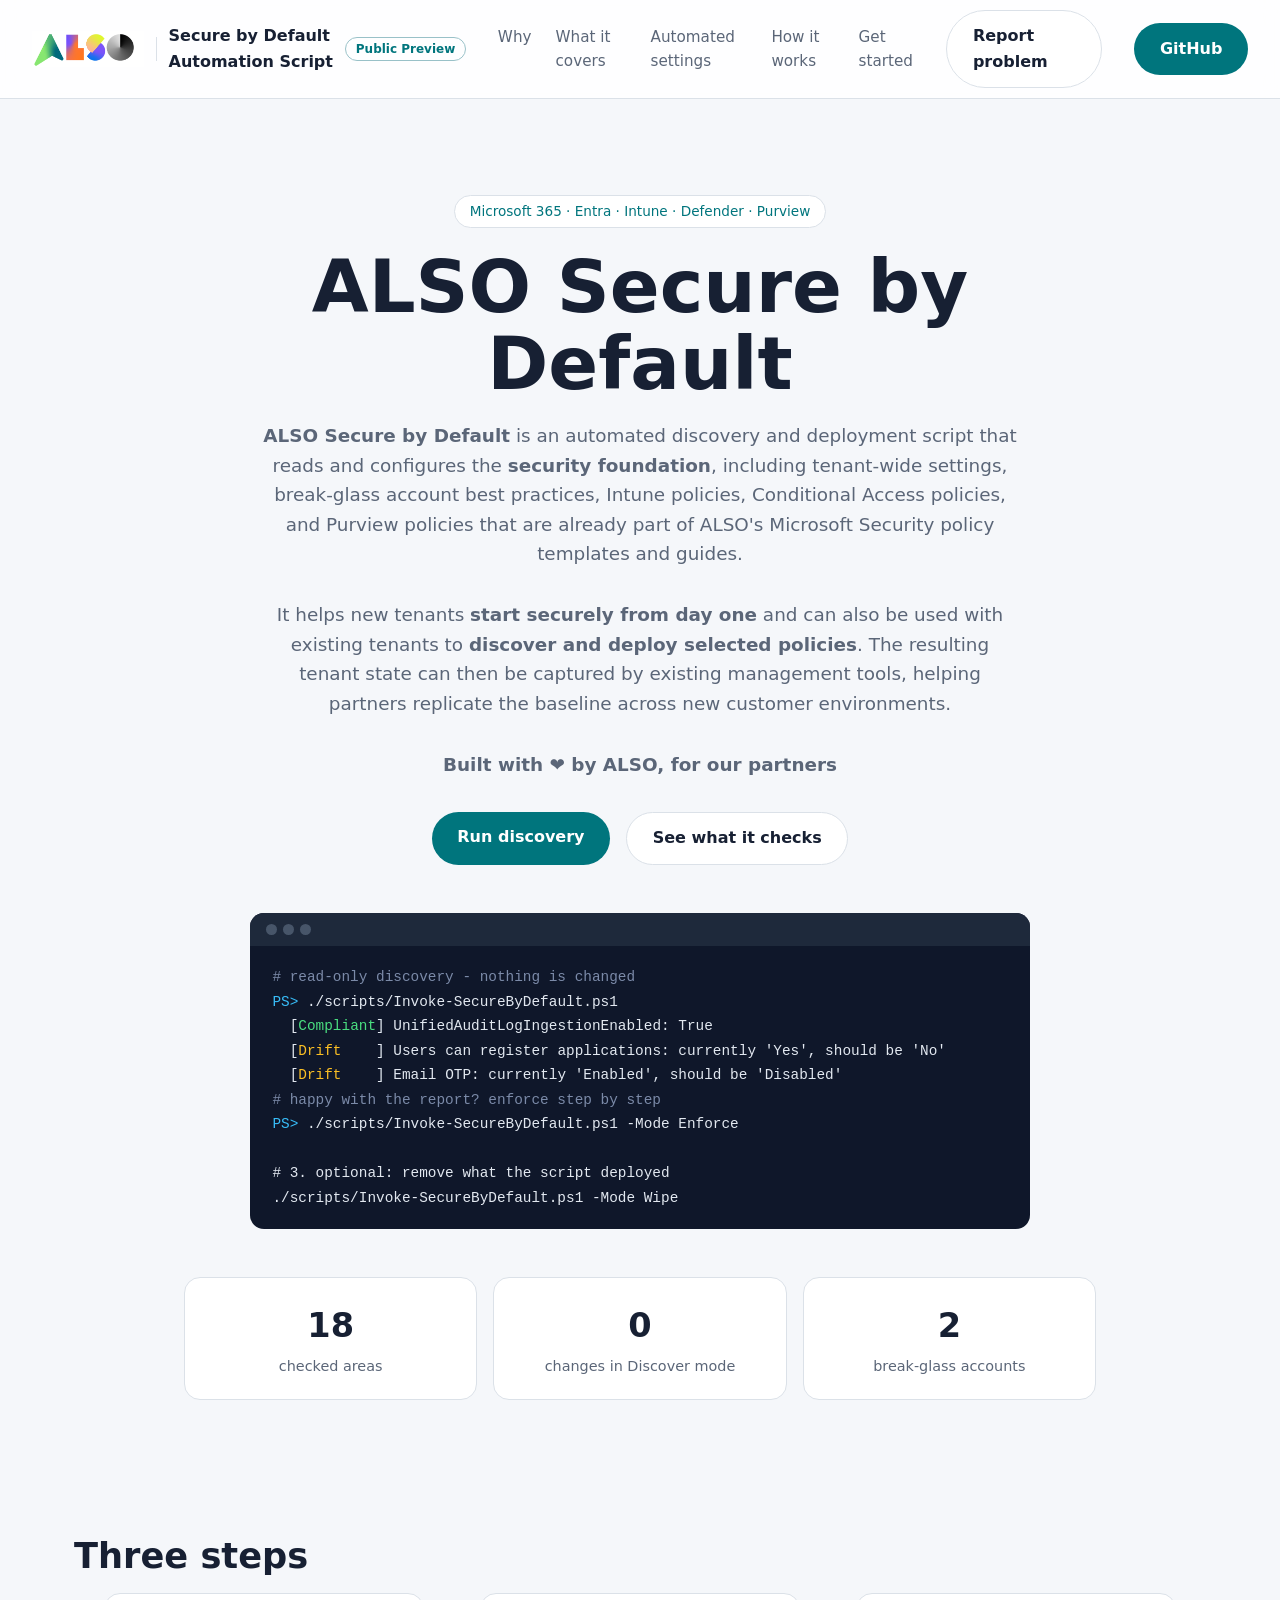
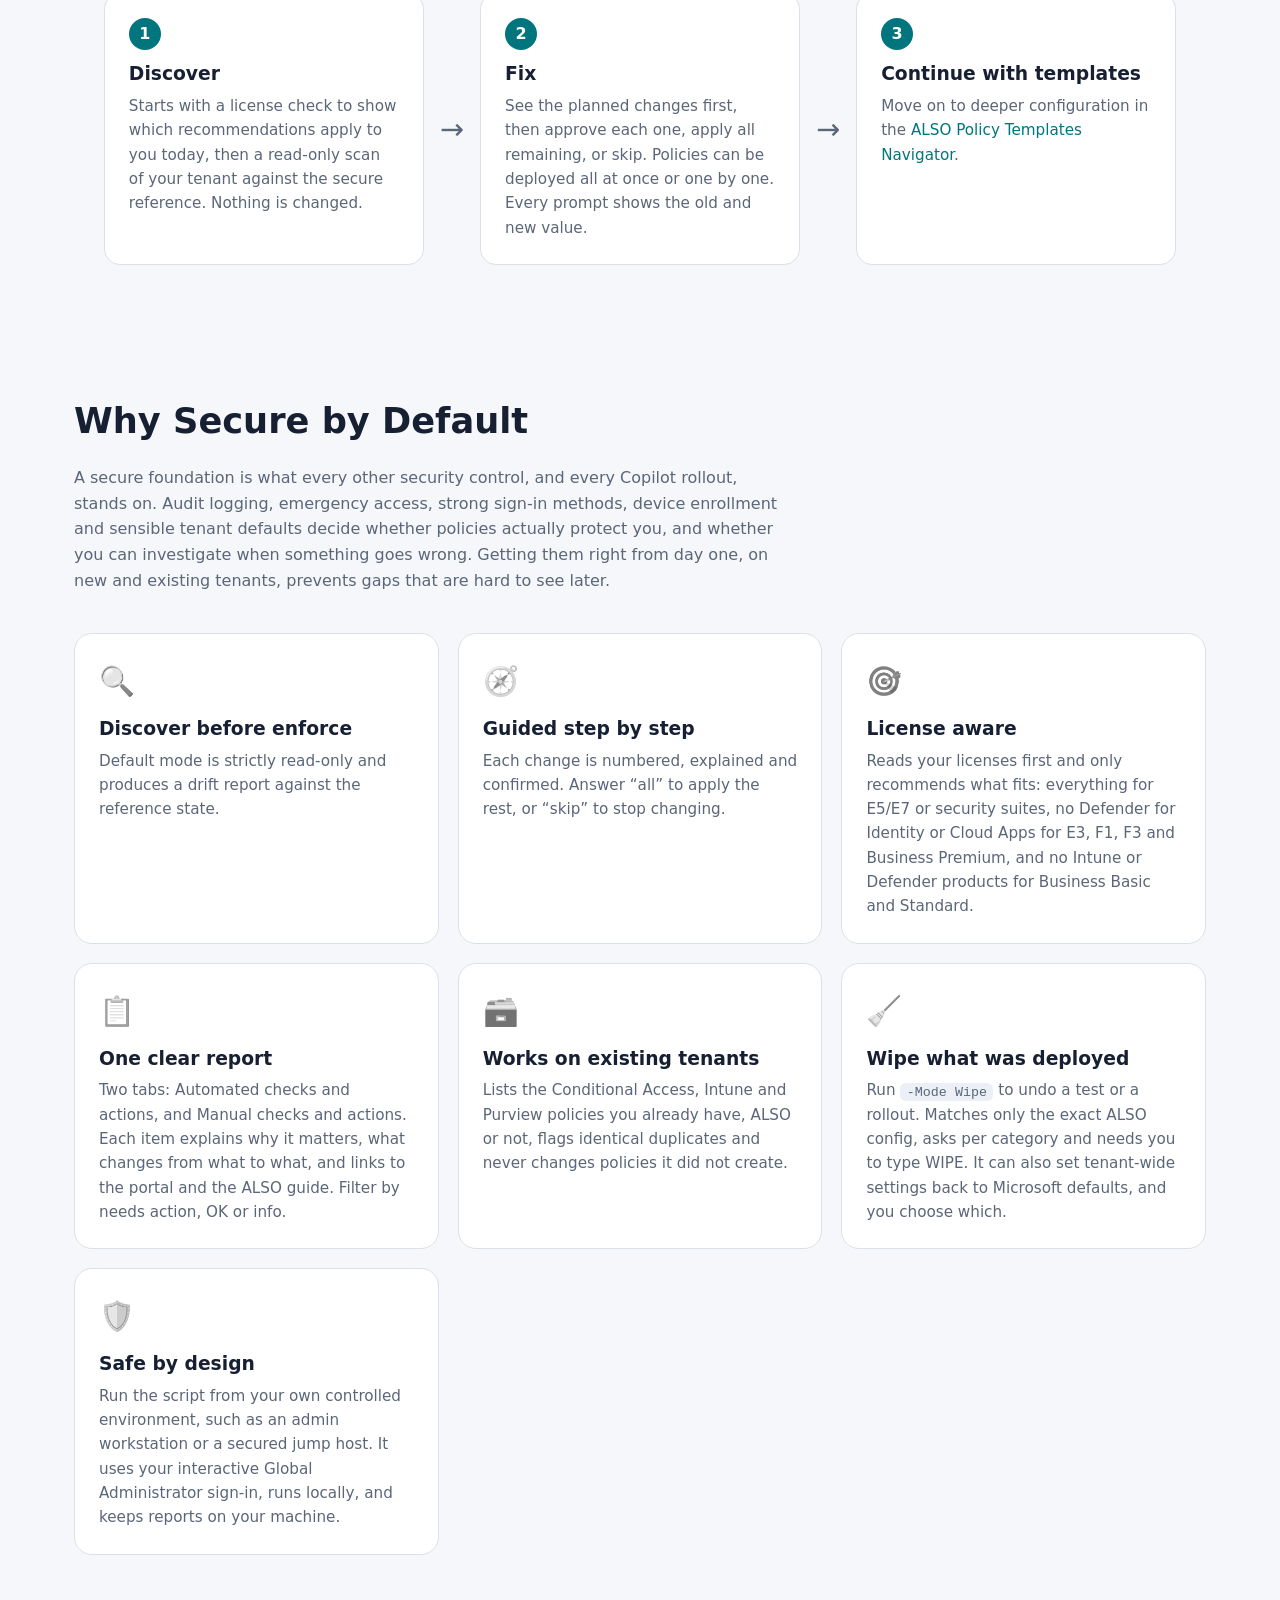
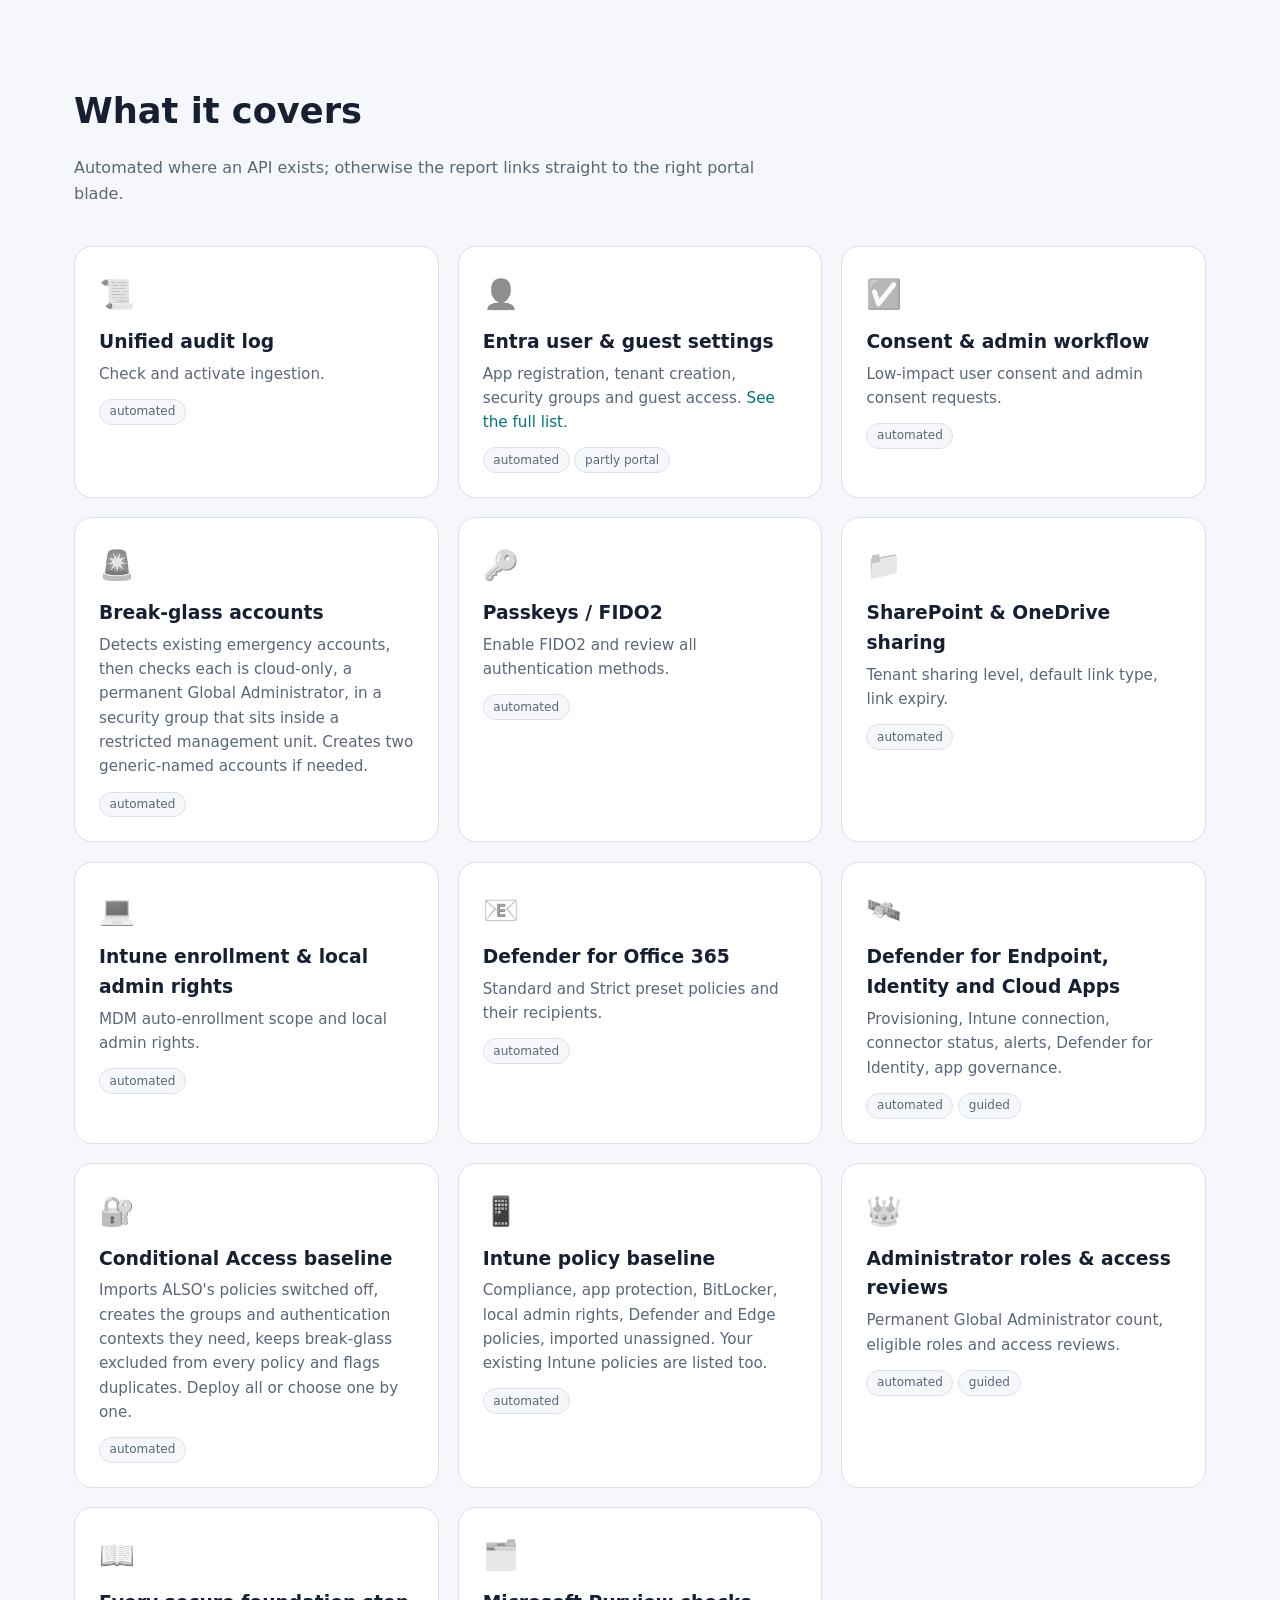
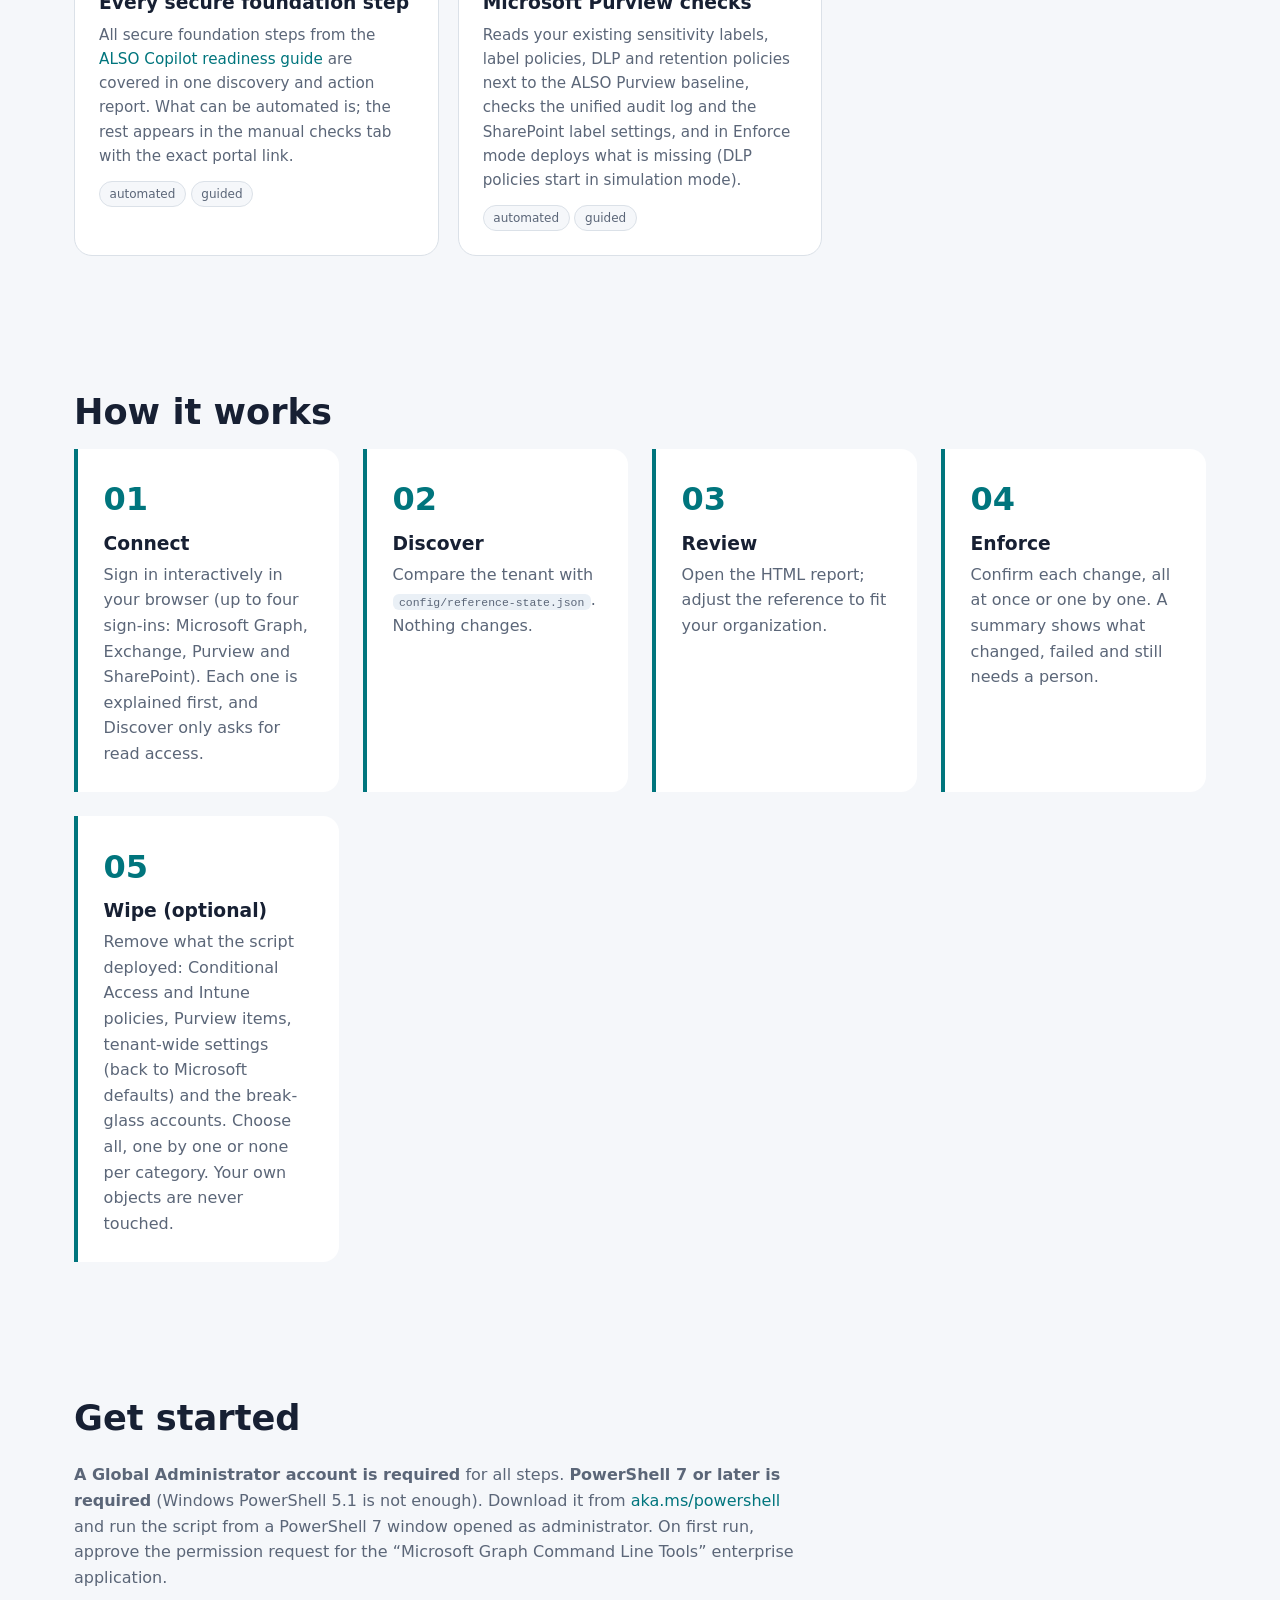
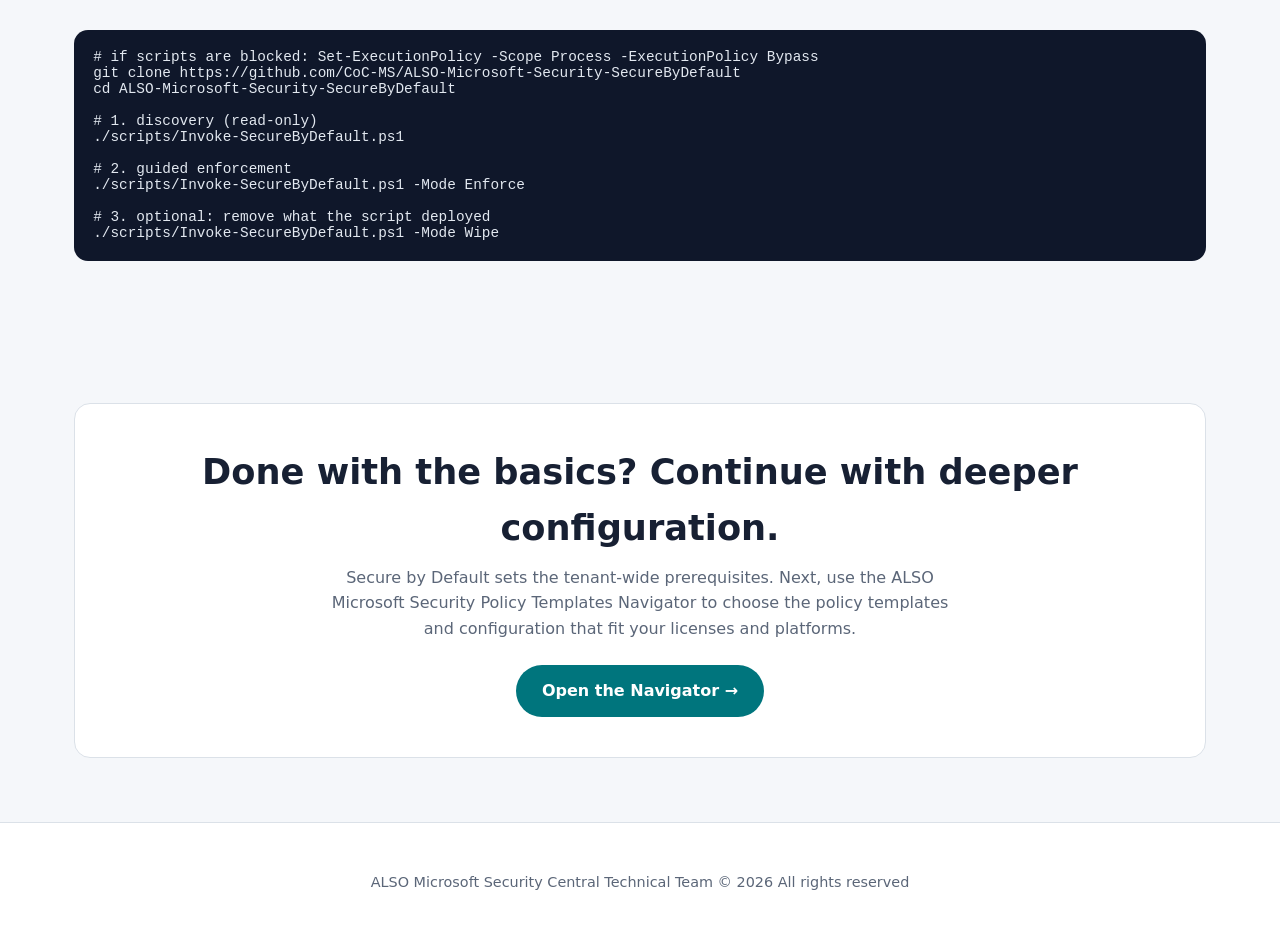
==== docs/index.html @ 138dedfc "Fix encoding on site Co-authored-by: Copilot App <223556219+Copilot@users.noreply.github.com>" ====
<!doctype html>
<html lang="en">
<head>
<meta charset="utf-8">
<meta name="viewport" content="width=device-width,initial-scale=1">
<title>ALSO Secure by Default - secure Microsoft 365 tenants from day 1</title>
<meta name="description" content="Automation script that sets tenant-wide Microsoft 365 security prerequisites not covered by ALSO JSON configuration files. Discover first, enforce second.">
<link rel="stylesheet" href="style.css">
</head>
<body>
<header>
  <a class="logo" href="#top" aria-label="ALSO Secure by Default"><img src="also-logo.png" alt="ALSO"><span class="brand-divider"></span><span class="brand-product">Secure by Default Automation Script</span><span class="brand-preview">Public Preview</span></a>
  <nav><a href="#why">Why</a><a href="#covers">What it covers</a><a href="automated-settings.html">Automated settings</a><a href="#how">How it works</a><a href="#start">Get started</a></nav>
  <a class="btn ghost" href="https://github.com/CoC-MS/ALSO-Microsoft-Security-SecureByDefault/issues/new/choose" title="Report a problem on GitHub (sign-in required)">Report problem</a>
  <a class="btn" href="https://github.com/CoC-MS/ALSO-Microsoft-Security-SecureByDefault">GitHub</a>
</header>

<main id="top">
<div class="hero">
  <span class="pill">Microsoft 365 &middot; Entra &middot; Intune &middot; Defender &middot; Purview</span>
  <h1>ALSO Secure by Default</h1>
  <p><b>ALSO Secure by Default</b> is an automated discovery and deployment script that reads and configures the <b>security foundation</b>, including tenant-wide settings, break-glass account best practices, Intune policies, Conditional Access policies, and Purview policies that are already part of ALSO's Microsoft Security policy templates and guides.</p>
  <p>It helps new tenants <b>start securely from day one</b> and can also be used with existing tenants to <b>discover and deploy selected policies</b>. The resulting tenant state can then be captured by existing management tools, helping partners replicate the baseline across new customer environments.</p>
  <p><b>Built with &#10084;&#65039; by ALSO, for our partners</b></p>
  <div class="cta"><a class="btn" href="#start">Run discovery</a><a class="btn ghost" href="#covers">See what it checks</a></div>
  <div class="term"><div class="bar"><i></i><i></i><i></i></div>
<pre><span class="c"># read-only discovery - nothing is changed</span>
<span class="b">PS&gt;</span> ./scripts/Invoke-SecureByDefault.ps1
  [<span class="g">Compliant</span>] UnifiedAuditLogIngestionEnabled: True
  [<span class="y">Drift    </span>] Users can register applications: currently 'Yes', should be 'No'
  [<span class="y">Drift    </span>] Email OTP: currently 'Enabled', should be 'Disabled'
<span class="c"># happy with the report? enforce step by step</span>
<span class="b">PS&gt;</span> ./scripts/Invoke-SecureByDefault.ps1 -Mode Enforce

# 3. optional: remove what the script deployed
./scripts/Invoke-SecureByDefault.ps1 -Mode Wipe</pre></div>
  <div class="stats">
    <div class="stat"><b>18</b><span>checked areas</span></div>
    <div class="stat"><b>0</b><span>changes in Discover mode</span></div>
    <div class="stat"><b>2</b><span>break-glass accounts</span></div>
  </div>
</div>

<section id="flow">
  <h2 class="reveal">Three steps</h2>
  
  <div class="flow">
    <div class="flow-step reveal"><span class="n">1</span><h3>Discover</h3><p>Starts with a license check to show which recommendations apply to you today, then a read-only scan of your tenant against the secure reference. Nothing is changed.</p></div>
    <div class="flow-arrow" aria-hidden="true">&rarr;</div>
    <div class="flow-step reveal"><span class="n">2</span><h3>Fix</h3><p>See the planned changes first, then approve each one, apply all remaining, or skip. Policies can be deployed all at once or one by one. Every prompt shows the old and new value.</p></div>
    <div class="flow-arrow" aria-hidden="true">&rarr;</div>
    <div class="flow-step reveal"><span class="n">3</span><h3>Continue with templates</h3><p>Move on to deeper configuration in the <a href="https://coc-ms.github.io/ALSO-security-policy-templates-navigator/">ALSO Policy Templates Navigator</a>.</p></div>
  </div>
</section>



<section id="why">
  <h2 class="reveal">Why Secure by Default</h2>
  <p class="sub reveal">A secure foundation is what every other security control, and every Copilot rollout, stands on. Audit logging, emergency access, strong sign-in methods, device enrollment and sensible tenant defaults decide whether policies actually protect you, and whether you can investigate when something goes wrong. Getting them right from day one, on new and existing tenants, prevents gaps that are hard to see later.</p>
  <div class="grid">
    <div class="card reveal"><div class="ic">🔍</div><h3>Discover before enforce</h3><p>Default mode is strictly read-only and produces a drift report against the reference state.</p></div>
    <div class="card reveal"><div class="ic">🧭</div><h3>Guided step by step</h3><p>Each change is numbered, explained and confirmed. Answer &ldquo;all&rdquo; to apply the rest, or &ldquo;skip&rdquo; to stop changing.</p></div>
    <div class="card reveal"><div class="ic">🎯</div><h3>License aware</h3><p>Reads your licenses first and only recommends what fits: everything for E5/E7 or security suites, no Defender for Identity or Cloud Apps for E3, F1, F3 and Business Premium, and no Intune or Defender products for Business Basic and Standard.</p></div>
    <div class="card reveal"><div class="ic">📋</div><h3>One clear report</h3><p>Two tabs: Automated checks and actions, and Manual checks and actions. Each item explains why it matters, what changes from what to what, and links to the portal and the ALSO guide. Filter by needs action, OK or info.</p></div>
    <div class="card reveal"><div class="ic">🗃️</div><h3>Works on existing tenants</h3><p>Lists the Conditional Access, Intune and Purview policies you already have, ALSO or not, flags identical duplicates and never changes policies it did not create.</p></div>
    <div class="card reveal"><div class="ic">🧹</div><h3>Wipe what was deployed</h3><p>Run <code>-Mode Wipe</code> to undo a test or a rollout. Matches only the exact ALSO config, asks per category and needs you to type WIPE. It can also set tenant-wide settings back to Microsoft defaults, and you choose which.</p></div>
<div class="card reveal"><div class="ic">🛡️</div><h3>Safe by design</h3><p>Run the script from your own controlled environment, such as an admin workstation or a secured jump host. It uses your interactive Global Administrator sign-in, runs locally, and keeps reports on your machine.</p></div>
  </div>
</section>

<section id="covers">
  <h2 class="reveal">What it covers</h2>
  <p class="sub reveal">Automated where an API exists; otherwise the report links straight to the right portal blade.</p>
  <div class="grid">
    <div class="card reveal"><div class="ic">📜</div><h3>Unified audit log</h3><p>Check and activate ingestion.</p><span class="tag auto">automated</span></div>
    <div class="card reveal"><div class="ic">👤</div><h3>Entra user &amp; guest settings</h3><p>App registration, tenant creation, security groups and guest access. <a href="automated-settings.html">See the full list</a>.</p><span class="tag auto">automated</span><span class="tag man">partly portal</span></div>
    <div class="card reveal"><div class="ic">✅</div><h3>Consent &amp; admin workflow</h3><p>Low-impact user consent and admin consent requests.</p><span class="tag auto">automated</span></div>
    <div class="card reveal"><div class="ic">🚨</div><h3>Break-glass accounts</h3><p>Detects existing emergency accounts, then checks each is cloud-only, a permanent Global Administrator, in a security group that sits inside a restricted management unit. Creates two generic-named accounts if needed.</p><span class="tag auto">automated</span></div>
    <div class="card reveal"><div class="ic">🔑</div><h3>Passkeys / FIDO2</h3><p>Enable FIDO2 and review all authentication methods.</p><span class="tag auto">automated</span></div>
    <div class="card reveal"><div class="ic">📁</div><h3>SharePoint &amp; OneDrive sharing</h3><p>Tenant sharing level, default link type, link expiry.</p><span class="tag auto">automated</span></div>
    <div class="card reveal"><div class="ic">💻</div><h3>Intune enrollment &amp; local admin rights</h3><p>MDM auto-enrollment scope and local admin rights.</p><span class="tag auto">automated</span></div>
    <div class="card reveal"><div class="ic">📧</div><h3>Defender for Office 365</h3><p>Standard and Strict preset policies and their recipients.</p><span class="tag auto">automated</span></div>
    <div class="card reveal"><div class="ic">🛰️</div><h3>Defender for Endpoint, Identity and Cloud Apps</h3><p>Provisioning, Intune connection, connector status, alerts, Defender for Identity, app governance.</p><span class="tag auto">automated</span><span class="tag man">guided</span></div>
    <div class="card reveal"><div class="ic">🔐</div><h3>Conditional Access baseline</h3><p>Imports ALSO's policies switched off, creates the groups and authentication contexts they need, keeps break-glass excluded from every policy and flags duplicates. Deploy all or choose one by one.</p><span class="tag auto">automated</span></div>
    <div class="card reveal"><div class="ic">📱</div><h3>Intune policy baseline</h3><p>Compliance, app protection, BitLocker, local admin rights, Defender and Edge policies, imported unassigned. Your existing Intune policies are listed too.</p><span class="tag auto">automated</span></div>
    <div class="card reveal"><div class="ic">👑</div><h3>Administrator roles &amp; access reviews</h3><p>Permanent Global Administrator count, eligible roles and access reviews.</p><span class="tag auto">automated</span><span class="tag man">guided</span></div>
    <div class="card reveal"><div class="ic">📖</div><h3>Every secure foundation step</h3><p>All secure foundation steps from the <a href="https://coc-ms.github.io/ALSO-Microsoft-Security-Fundamentals-and-Copilot-Readiness/" target="_blank" rel="noopener">ALSO Copilot readiness guide</a> are covered in one discovery and action report. What can be automated is; the rest appears in the manual checks tab with the exact portal link.</p><span class="tag auto">automated</span><span class="tag man">guided</span></div>
    <div class="card reveal"><div class="ic">🗂️</div><h3>Microsoft Purview checks</h3><p>Reads your existing sensitivity labels, label policies, DLP and retention policies next to the ALSO Purview baseline, checks the unified audit log and the SharePoint label settings, and in Enforce mode deploys what is missing (DLP policies start in simulation mode).</p><span class="tag auto">automated</span><span class="tag man">guided</span></div>
  </div>
</section>

<section id="how">
  <h2 class="reveal">How it works</h2>
  <div class="timeline">
    <div class="step reveal"><h3>Connect</h3><p>Sign in interactively in your browser (up to four sign-ins: Microsoft Graph, Exchange, Purview and SharePoint). Each one is explained first, and Discover only asks for read access.</p></div>
    <div class="step reveal"><h3>Discover</h3><p>Compare the tenant with <code>config/reference-state.json</code>. Nothing changes.</p></div>
    <div class="step reveal"><h3>Review</h3><p>Open the HTML report; adjust the reference to fit your organization.</p></div>
    <div class="step reveal"><h3>Enforce</h3><p>Confirm each change, all at once or one by one. A summary shows what changed, failed and still needs a person.</p></div>
<div class="step reveal"><h3>Wipe (optional)</h3><p>Remove what the script deployed: Conditional Access and Intune policies, Purview items, tenant-wide settings (back to Microsoft defaults) and the break-glass accounts. Choose all, one by one or none per category. Your own objects are never touched.</p></div>
  </div>
</section>

<section id="start">
  <h2 class="reveal">Get started</h2>
  <p class="sub reveal"><strong>A Global Administrator account is required</strong> for all steps. <strong>PowerShell 7 or later is required</strong> (Windows PowerShell 5.1 is not enough). Download it from <a href="https://aka.ms/powershell" target="_blank" rel="noopener">aka.ms/powershell</a> and run the script from a PowerShell 7 window opened as administrator. On first run, approve the permission request for the &ldquo;Microsoft Graph Command Line Tools&rdquo; enterprise application.</p>
<pre class="code reveal"># if scripts are blocked: Set-ExecutionPolicy -Scope Process -ExecutionPolicy Bypass
git clone https://github.com/CoC-MS/ALSO-Microsoft-Security-SecureByDefault
cd ALSO-Microsoft-Security-SecureByDefault

# 1. discovery (read-only)
./scripts/Invoke-SecureByDefault.ps1

# 2. guided enforcement
./scripts/Invoke-SecureByDefault.ps1 -Mode Enforce

# 3. optional: remove what the script deployed
./scripts/Invoke-SecureByDefault.ps1 -Mode Wipe</pre>
</section>
<section id="next">
  <div class="next-box reveal">
    <h2>Done with the basics? Continue with deeper configuration.</h2>
    <p>Secure by Default sets the tenant-wide prerequisites. Next, use the ALSO Microsoft Security Policy Templates Navigator to choose the policy templates and configuration that fit your licenses and platforms.</p>
    <a class="btn" href="https://coc-ms.github.io/ALSO-security-policy-templates-navigator/">Open the Navigator &rarr;</a>
  </div>
</section>
</main>
<footer>ALSO Microsoft Security Central Technical Team &copy; 2026 All rights reserved</footer>
<script>
const io=new IntersectionObserver(e=>e.forEach(x=>{if(x.isIntersecting){x.target.classList.add('in');io.unobserve(x.target)}}),{threshold:.12});
document.querySelectorAll('.reveal').forEach(el=>io.observe(el));
</script>
</body>
</html>
---- docs/style.css ----
:root{--bg:#f5f7fa;--surface:#fff;--border:#dbe1e8;--text:#172033;--mute:#5b6678;--blue:#0284c7;--violet:#7c4dff;--orange:#ff7a1a;--green:#4ade80;--teal:#0f766e}
*{box-sizing:border-box}html{scroll-behavior:smooth}
body{margin:0;font-family:"Segoe UI",system-ui,-apple-system,BlinkMacSystemFont,sans-serif;background:var(--bg);color:var(--text);line-height:1.6;overflow-x:hidden}
a{color:var(--blue);text-decoration:none}
code{background:#eaf0f6;padding:.1rem .4rem;border-radius:6px;font-size:.88em}
.bg{position:fixed;inset:0;z-index:-1;background:var(--bg)}



@keyframes float{50%{transform:translateY(-40px) translateX(20px)}}
header{position:sticky;top:0;z-index:10;display:flex;align-items:center;gap:2rem;padding:.6rem 2rem;backdrop-filter:blur(14px);background:#ffffffd9;border-bottom:1px solid var(--border)}
.logo{display:flex;align-items:center}.logo img{height:44px;display:block;transition:transform .3s}.logo:hover img{transform:scale(1.06) rotate(-2deg)}
nav{margin-left:auto;display:flex;gap:1.5rem;font-size:.95rem}nav a{color:var(--mute);transition:.2s}nav a:hover{color:var(--text)}
.btn{display:inline-block;padding:.8rem 1.6rem;border-radius:999px;font-weight:600;color:#fff;background:var(--blue);box-shadow:0 2px 8px #17203322;transition:.25s}
.btn:hover{transform:translateY(-3px);box-shadow:0 14px 36px #ff7a1a55}
.btn.ghost{background:var(--surface);color:var(--text);border:1px solid var(--border);box-shadow:none}
.hero{text-align:center;padding:6rem 1.5rem 4rem;max-width:960px;margin:auto}
.pill{display:inline-block;padding:.3rem .9rem;border:1px solid var(--border);border-radius:999px;color:var(--teal);font-size:.85rem;background:var(--surface)}
h1{font-size:clamp(2.4rem,6vw,4.6rem);line-height:1.05;margin:1.2rem 0}
.grad{color:var(--blue)}
@keyframes shift{to{background-position:250%}}
.hero p{color:var(--mute);font-size:1.15rem;max-width:760px;margin:0 auto 2rem}
.cta{display:flex;gap:1rem;justify-content:center;flex-wrap:wrap}
.term{max-width:780px;margin:3rem auto 0;text-align:left;background:#0f172a;border-radius:14px;box-shadow:0 30px 70px #17203340;overflow:hidden;color:#e2e8f0}
.term .bar{display:flex;gap:6px;padding:.7rem 1rem;background:#1e293b}.term .bar i{width:11px;height:11px;border-radius:50%;background:#ff5f57}.term .bar i:nth-child(2){background:#febc2e}.term .bar i:nth-child(3){background:#28c840}
.term pre{margin:0;padding:1.2rem 1.4rem;font:.9rem/1.7 Consolas,monospace;overflow-x:auto}
.c{color:#7b8aa8}.g{color:#4ade80}.y{color:#fbbf24}.b{color:#38bdf8}
section{max-width:1180px;margin:auto;padding:4rem 1.5rem}
h2{font-size:2.2rem;margin:0 0 .5rem}.sub{color:var(--mute);margin-bottom:2.5rem;max-width:720px}
.stats{display:grid;grid-template-columns:repeat(auto-fit,minmax(170px,1fr));gap:1rem;margin-top:3rem}
.stat{padding:1.3rem;border:1px solid var(--border);border-radius:16px;background:var(--surface);text-align:center;box-shadow:0 2px 10px #17203308}.stat b{display:block;font-size:2.1rem;color:var(--text)}.stat span{color:var(--mute);font-size:.9rem}
.grid{display:grid;grid-template-columns:repeat(auto-fill,minmax(280px,1fr));gap:1.2rem}
.card{padding:1.5rem;border:1px solid var(--border);border-radius:18px;background:var(--surface);transition:.3s;position:relative;overflow:hidden;box-shadow:0 2px 10px #17203308}
.card::before{content:"";position:absolute;left:0;right:0;top:0;height:4px;background:var(--blue);transform:scaleX(0);transform-origin:left;transition:.4s}
.card:hover{transform:translateY(-6px);box-shadow:0 18px 40px #7c4dff22}.card:hover::before{transform:scaleX(1)}
.card .ic{font-size:1.8rem}.card h3{margin:.6rem 0 .3rem}.card p{margin:0;color:var(--mute);font-size:.95rem}
.tag{display:inline-block;margin:.8rem .3rem 0 0;font-size:.75rem;padding:.15rem .6rem;border-radius:999px;border:1px solid var(--border);color:var(--mute)}
.tag.man{color:#7a4b00;background:#fff8e8;border-color:#f3dc9a}
.timeline{display:grid;grid-template-columns:repeat(auto-fit,minmax(240px,1fr));gap:1.5rem;counter-reset:s}
.step{padding:1.6rem;border-left:4px solid var(--violet);background:var(--surface);border-radius:0 16px 16px 0;box-shadow:0 2px 10px #17203308}
.step:nth-child(2){border-color:var(--blue)}.step:nth-child(3){border-color:var(--green)}.step:nth-child(4){border-color:var(--orange)}
.step::before{counter-increment:s;content:"0" counter(s);font-size:2rem;font-weight:800;color:var(--violet);display:block}
.step h3{margin:.2rem 0}.step p{color:var(--mute);margin:0}
pre.code{background:#0f172a;color:#e2e8f0;border-radius:14px;padding:1.2rem;overflow-x:auto;font:.9rem Consolas,monospace;box-shadow:0 20px 50px #17203330}
footer{text-align:center;color:var(--mute);padding:3rem 1rem;border-top:1px solid var(--border);font-size:.9rem;background:var(--surface)}
.reveal{opacity:0;transform:translateY(24px);transition:.7s}.reveal.in{opacity:1;transform:none}
@media(max-width:700px){nav{display:none}header{padding:.6rem 1rem}}
@media(prefers-reduced-motion:reduce){*{animation:none!important;transition:none!important}.reveal{opacity:1;transform:none}}


.logo{display:flex;align-items:center}.logo img{height:2rem;width:auto}.brand-divider{width:1px;height:1.5rem;margin:0 .75rem;background:var(--border)}.brand-product{font-size:.95rem;font-weight:600;color:var(--text)}.brand-preview{margin-left:.5rem;padding:.2rem .45rem;border:1px solid #0284c74d;border-radius:999px;color:var(--blue);font-size:.7rem;font-weight:700;line-height:1.2;white-space:nowrap}
.next-box{text-align:center;padding:2.5rem 1.5rem;border:1px solid var(--border);border-radius:16px;background:var(--surface)}.next-box p{max-width:640px;margin:.5rem auto 1.5rem;color:var(--mute)}
@media(max-width:700px){.brand-product{display:none}}

header{min-height:4.5rem}.logo img{height:auto;width:7rem}.brand-product{font-size:1rem;font-weight:700}.brand-preview{border-color:color-mix(in srgb,#00757d 30%,#dbe1e8);color:#00757d;border-width:1.5px;padding:.25rem .6rem;font-size:.75rem}

.flow{display:flex;align-items:stretch;justify-content:center;gap:1rem;flex-wrap:wrap}
.flow-step{flex:1 1 240px;max-width:320px;padding:1.5rem;background:var(--surface);border:1px solid var(--border);border-radius:16px;text-align:left}
.flow-step .n{display:inline-flex;width:2rem;height:2rem;align-items:center;justify-content:center;border-radius:50%;background:var(--teal);color:#fff;font-weight:700}
.flow-step h3{margin:.6rem 0 .3rem}.flow-step p{margin:0;color:var(--mute);font-size:.95rem}
.flow-arrow{align-self:center;font-size:1.8rem;color:var(--mute)}
.videos{display:grid;grid-template-columns:repeat(auto-fit,minmax(320px,1fr));gap:1.5rem}
.videos figure{margin:0}.videos video{width:100%;border-radius:14px;border:1px solid var(--border);background:#0f172a;box-shadow:0 12px 30px #0f172a22}
.videos figcaption{color:var(--mute);font-size:.9rem;margin-top:.6rem;text-align:center}
/* clean single-accent theme */
:root{--blue:#00757d;--violet:#00757d;--orange:#00757d;--green:#00757d;--teal:#00757d}
a{color:#00757d}
*{box-shadow:none!important;text-shadow:none!important}
.btn{background:#00757d;color:#fff!important}.btn:hover{transform:none;background:#005f66}
.btn.ghost{background:var(--surface);color:var(--text)!important}.btn.ghost:hover{background:#eef2f5}
.card:hover{transform:none;border-color:#00757d}.card::before{display:none}
.card .ic{filter:grayscale(1);opacity:.75}
.grad{color:inherit}
.step,.step:nth-child(n){border-color:#00757d}.step::before{color:#00757d}
.tag,.tag.man{color:var(--mute);background:#f5f7fa;border-color:var(--border)}
.term .bar i,.term .bar i:nth-child(n){background:#475569}
.term,pre.code,.videos video{background:#0f172a}
.brand-preview{color:#00757d}
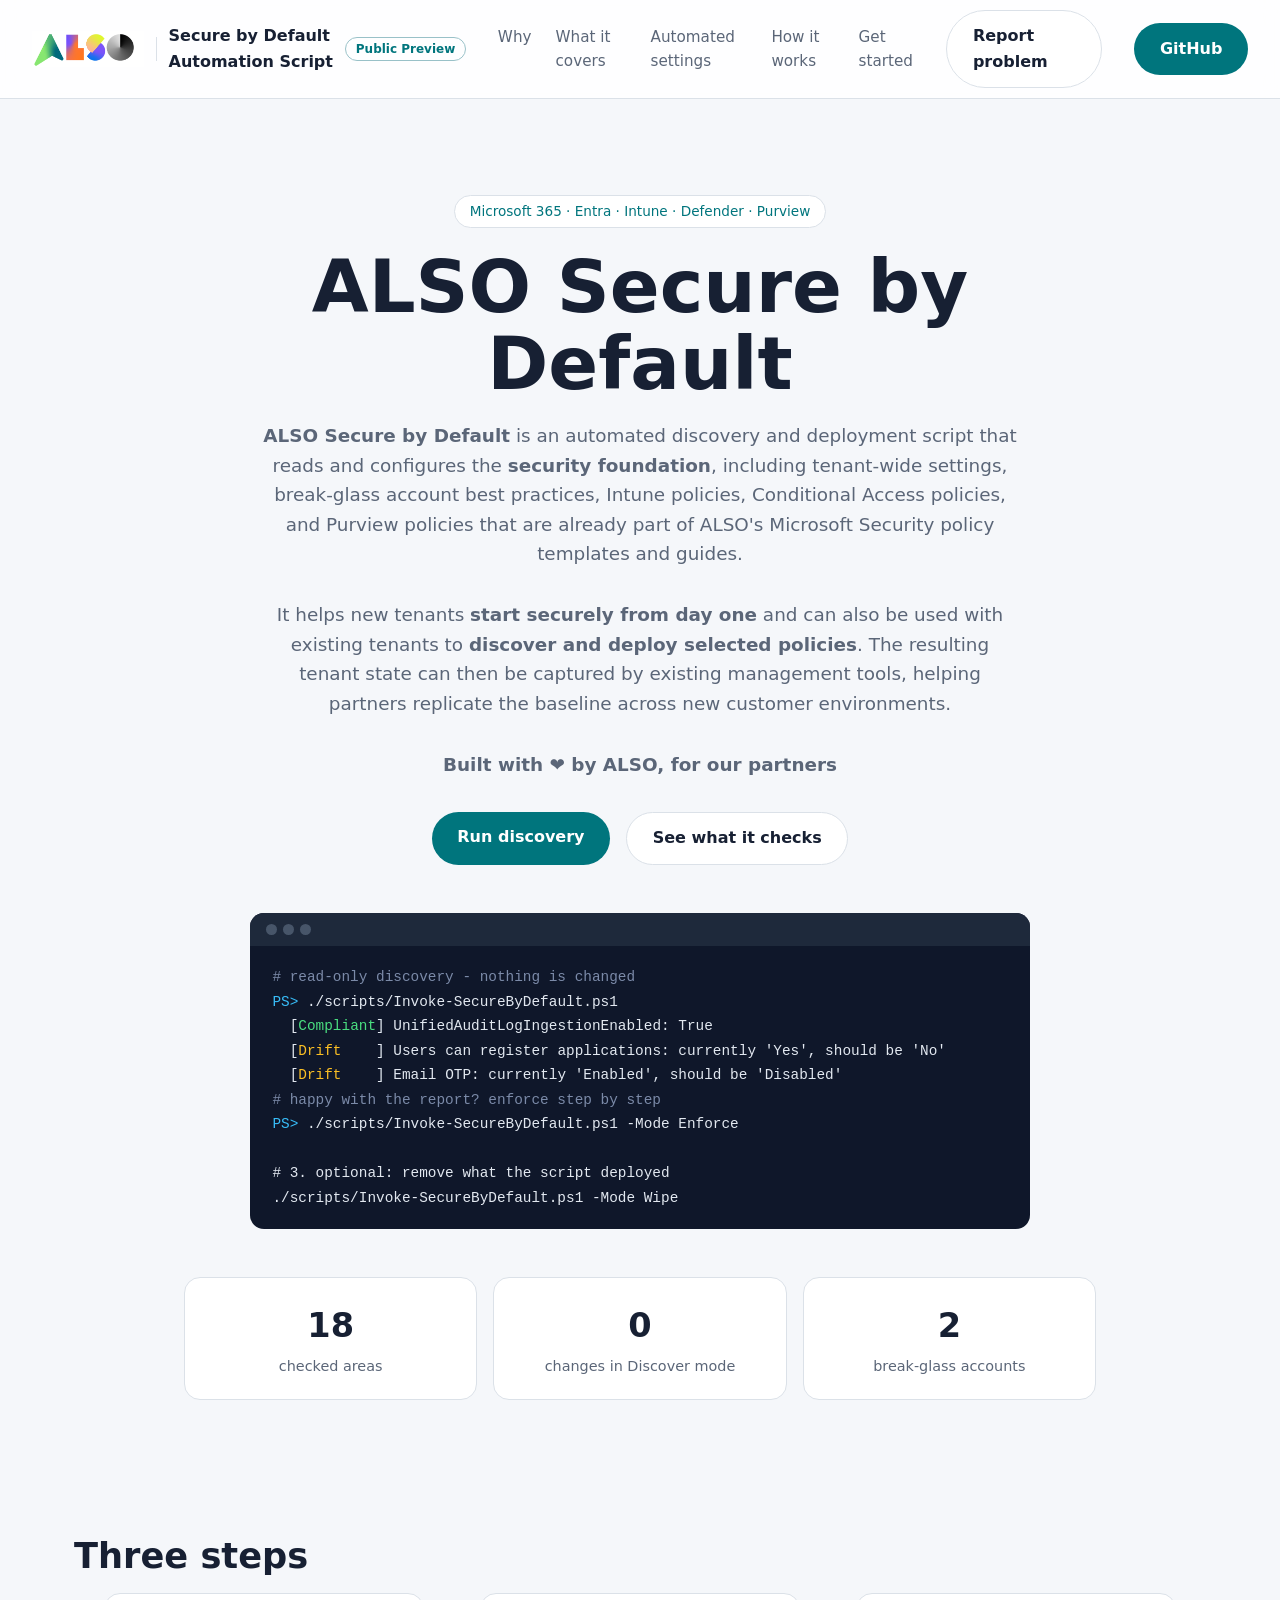
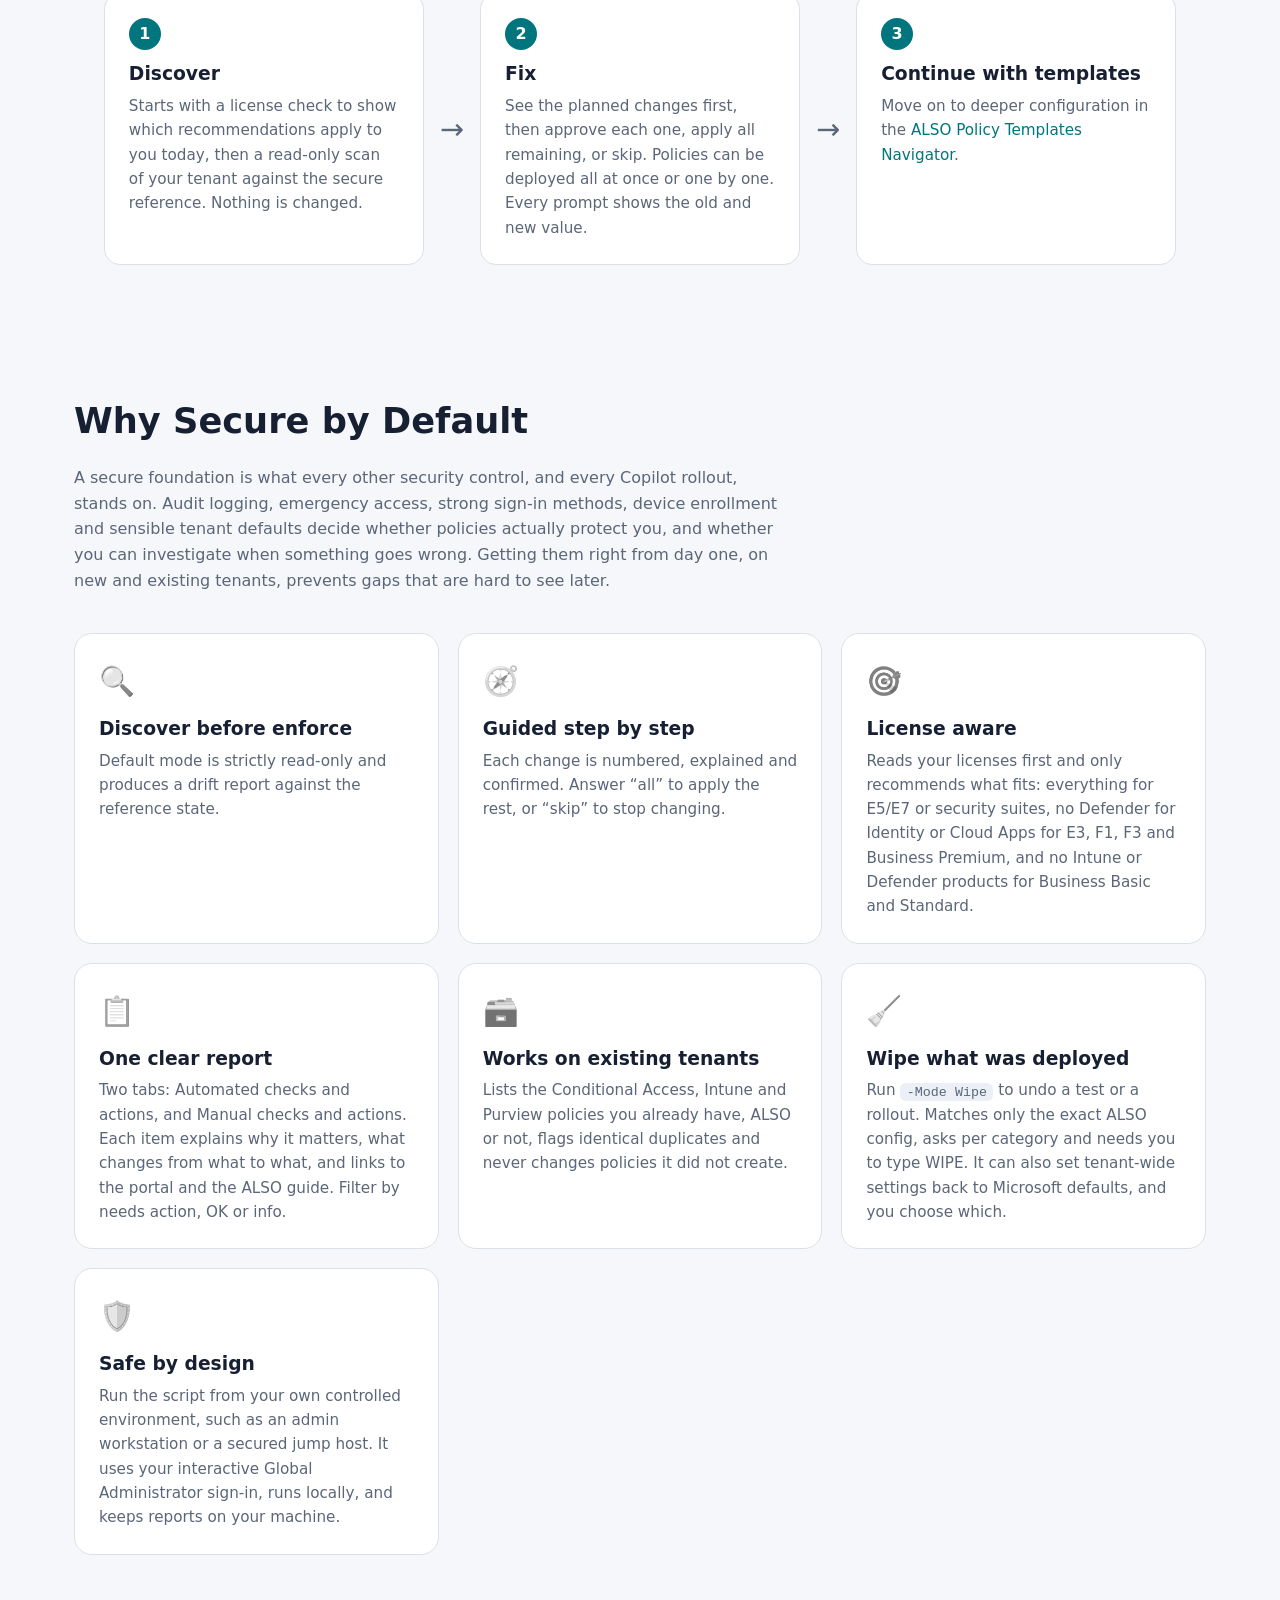
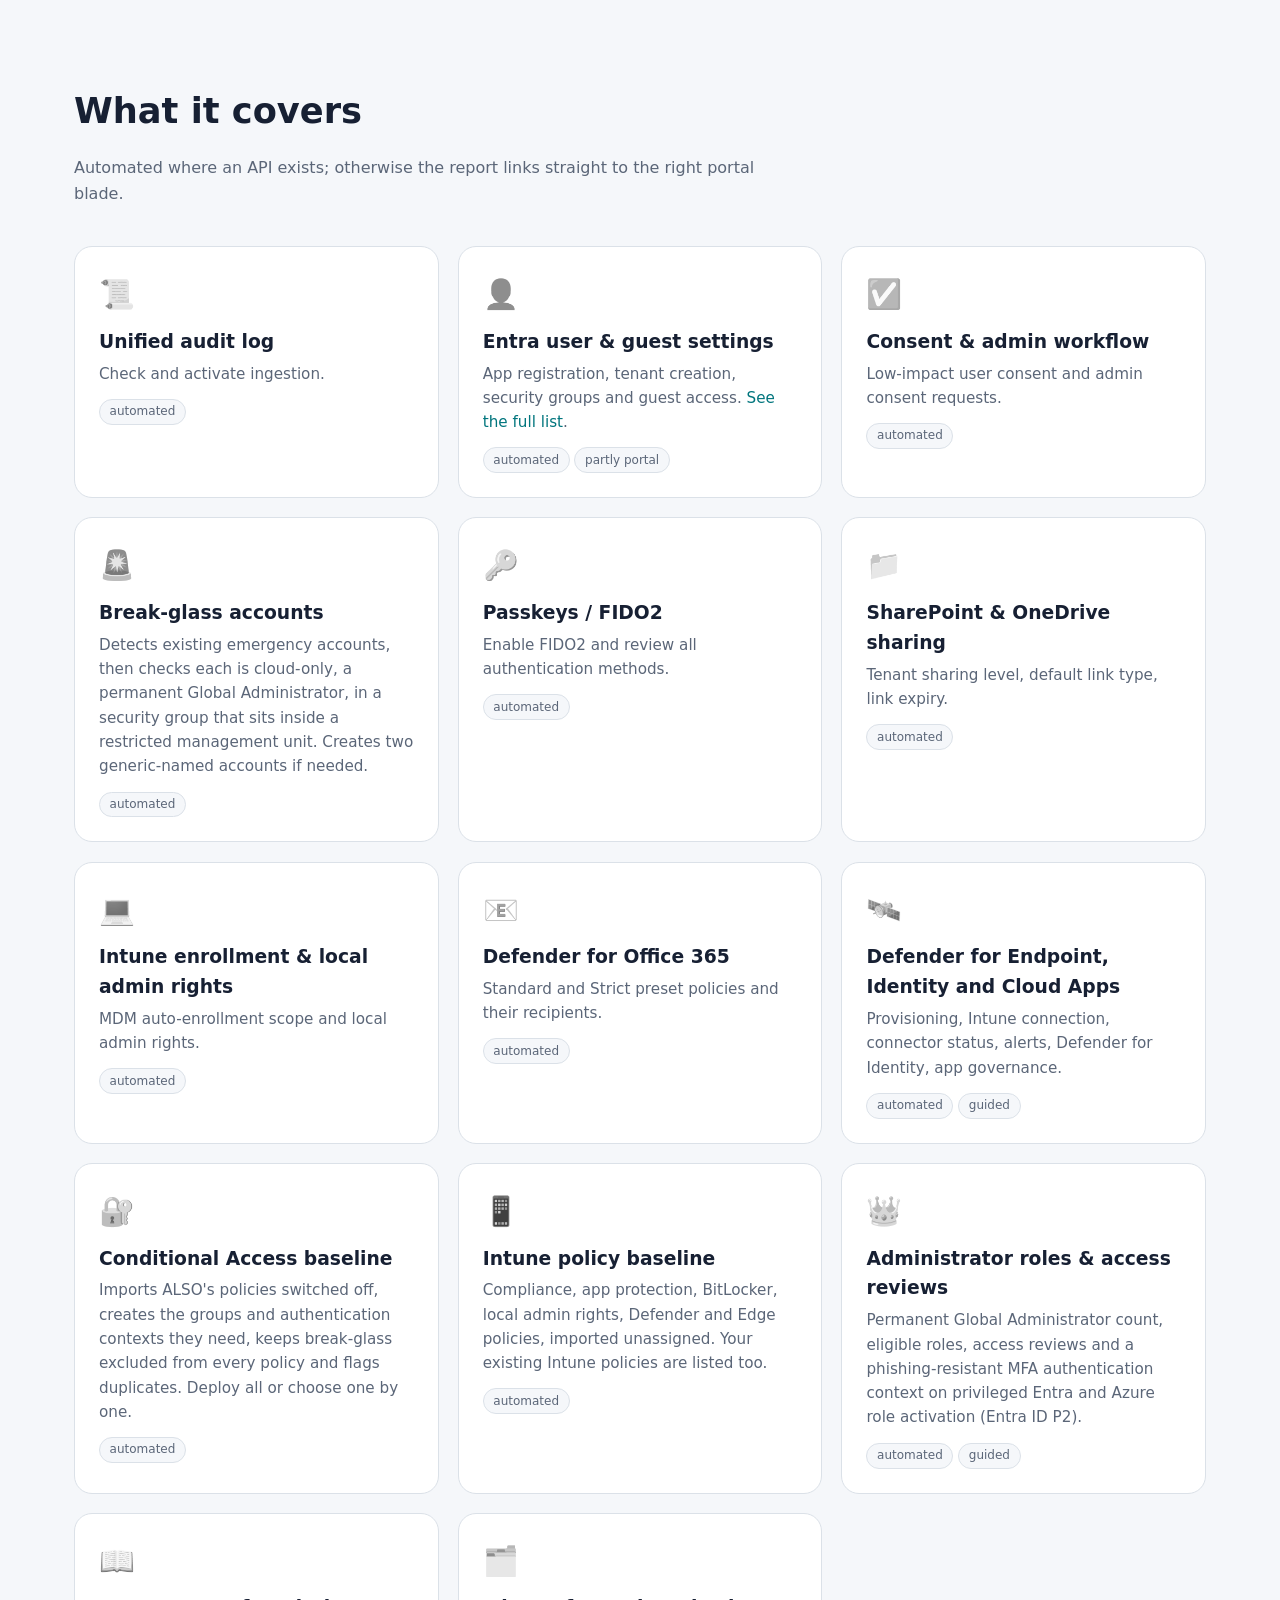
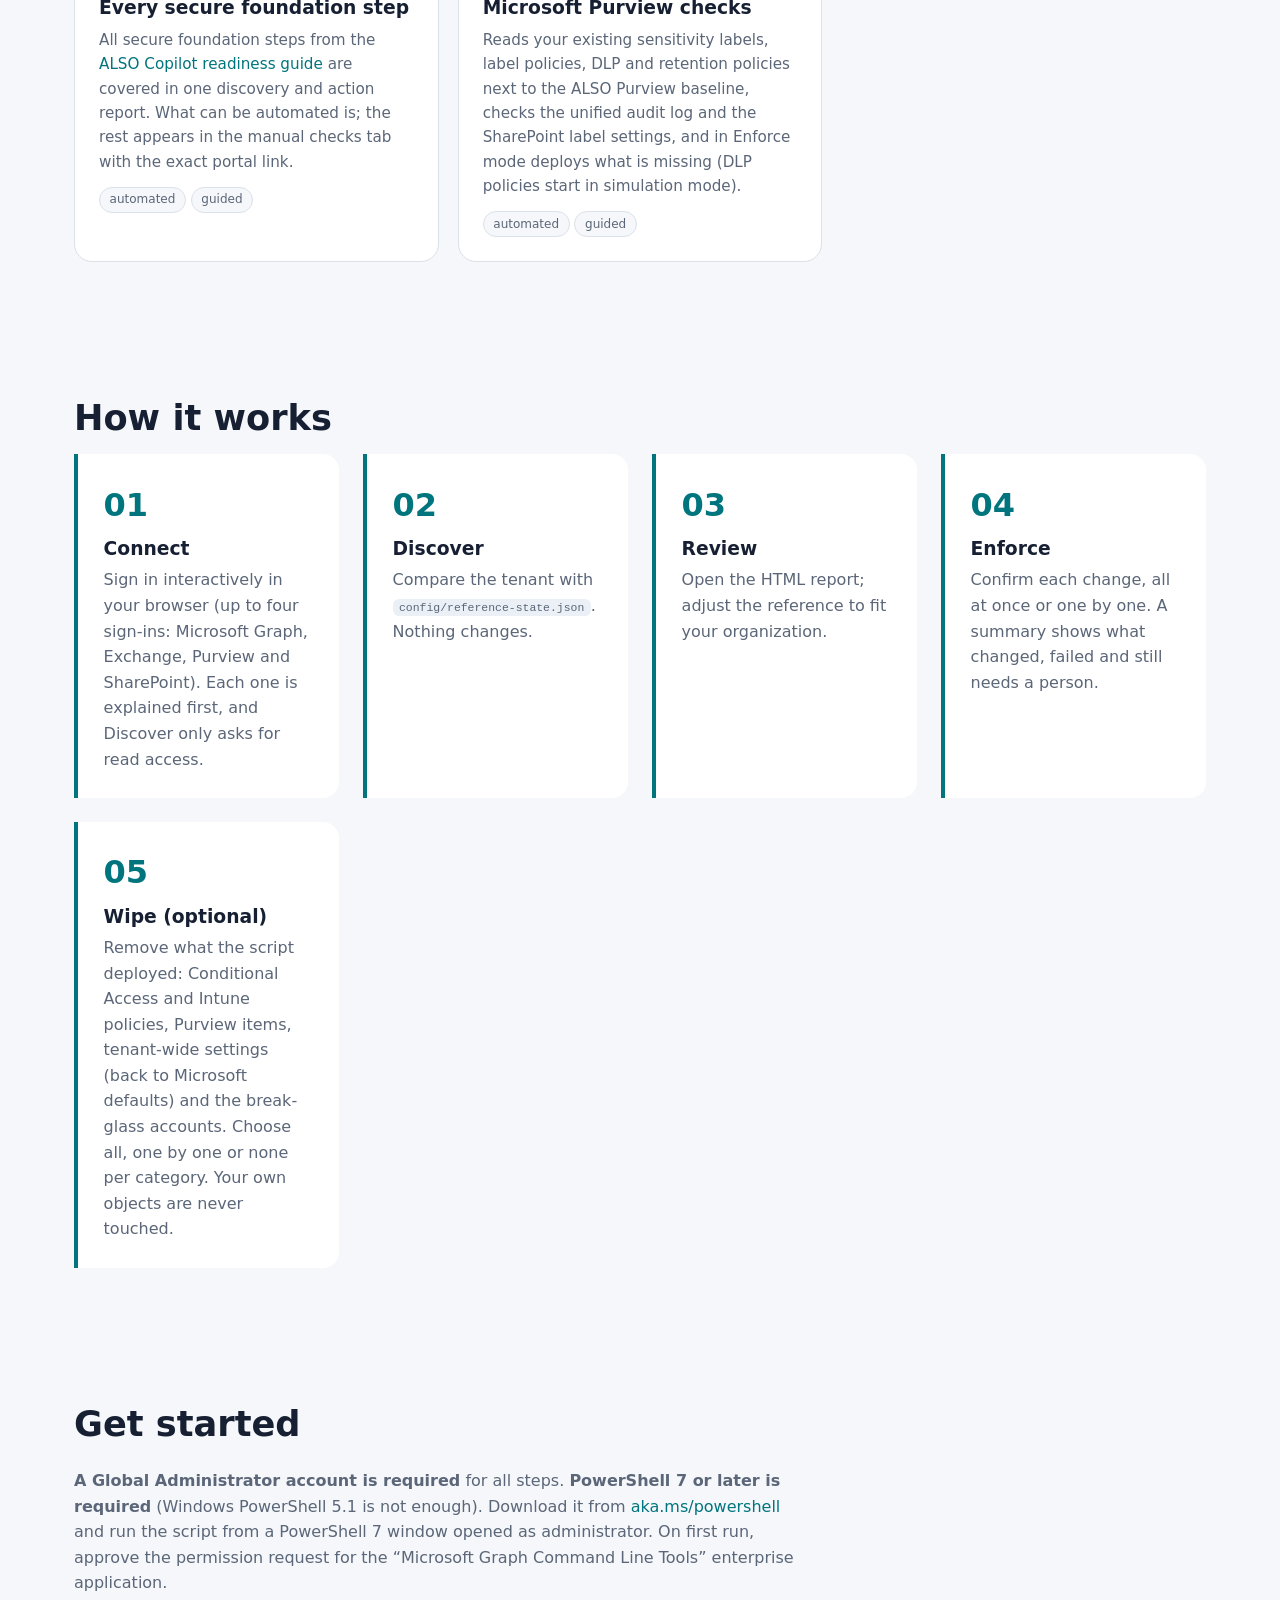
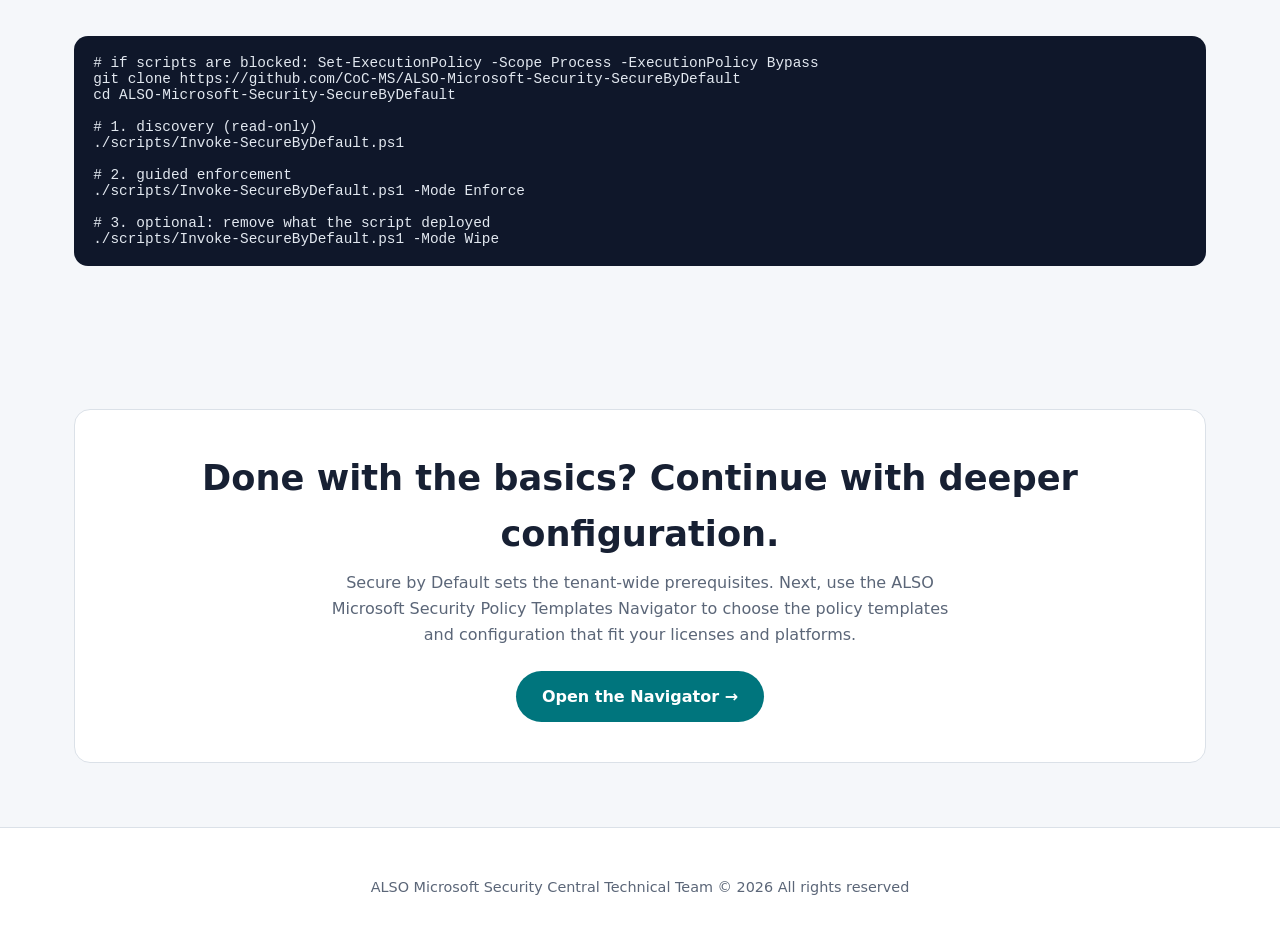
==== commit d9764fc9: "Auth context on PIM activation for privileged Entra and Azure roles (P2 only); site updated Co-autho" ====
--- a/docs/index.html
+++ b/docs/index.html
@@ -84,7 +84,7 @@
     <div class="card reveal"><div class="ic">🛰️</div><h3>Defender for Endpoint, Identity and Cloud Apps</h3><p>Provisioning, Intune connection, connector status, alerts, Defender for Identity, app governance.</p><span class="tag auto">automated</span><span class="tag man">guided</span></div>
     <div class="card reveal"><div class="ic">🔐</div><h3>Conditional Access baseline</h3><p>Imports ALSO's policies switched off, creates the groups and authentication contexts they need, keeps break-glass excluded from every policy and flags duplicates. Deploy all or choose one by one.</p><span class="tag auto">automated</span></div>
     <div class="card reveal"><div class="ic">📱</div><h3>Intune policy baseline</h3><p>Compliance, app protection, BitLocker, local admin rights, Defender and Edge policies, imported unassigned. Your existing Intune policies are listed too.</p><span class="tag auto">automated</span></div>
-    <div class="card reveal"><div class="ic">👑</div><h3>Administrator roles &amp; access reviews</h3><p>Permanent Global Administrator count, eligible roles and access reviews.</p><span class="tag auto">automated</span><span class="tag man">guided</span></div>
+    <div class="card reveal"><div class="ic">👑</div><h3>Administrator roles &amp; access reviews</h3><p>Permanent Global Administrator count, eligible roles, access reviews and a phishing-resistant MFA authentication context on privileged Entra and Azure role activation (Entra ID P2).</p><span class="tag auto">automated</span><span class="tag man">guided</span></div>
     <div class="card reveal"><div class="ic">📖</div><h3>Every secure foundation step</h3><p>All secure foundation steps from the <a href="https://coc-ms.github.io/ALSO-Microsoft-Security-Fundamentals-and-Copilot-Readiness/" target="_blank" rel="noopener">ALSO Copilot readiness guide</a> are covered in one discovery and action report. What can be automated is; the rest appears in the manual checks tab with the exact portal link.</p><span class="tag auto">automated</span><span class="tag man">guided</span></div>
     <div class="card reveal"><div class="ic">🗂️</div><h3>Microsoft Purview checks</h3><p>Reads your existing sensitivity labels, label policies, DLP and retention policies next to the ALSO Purview baseline, checks the unified audit log and the SharePoint label settings, and in Enforce mode deploys what is missing (DLP policies start in simulation mode).</p><span class="tag auto">automated</span><span class="tag man">guided</span></div>
   </div>
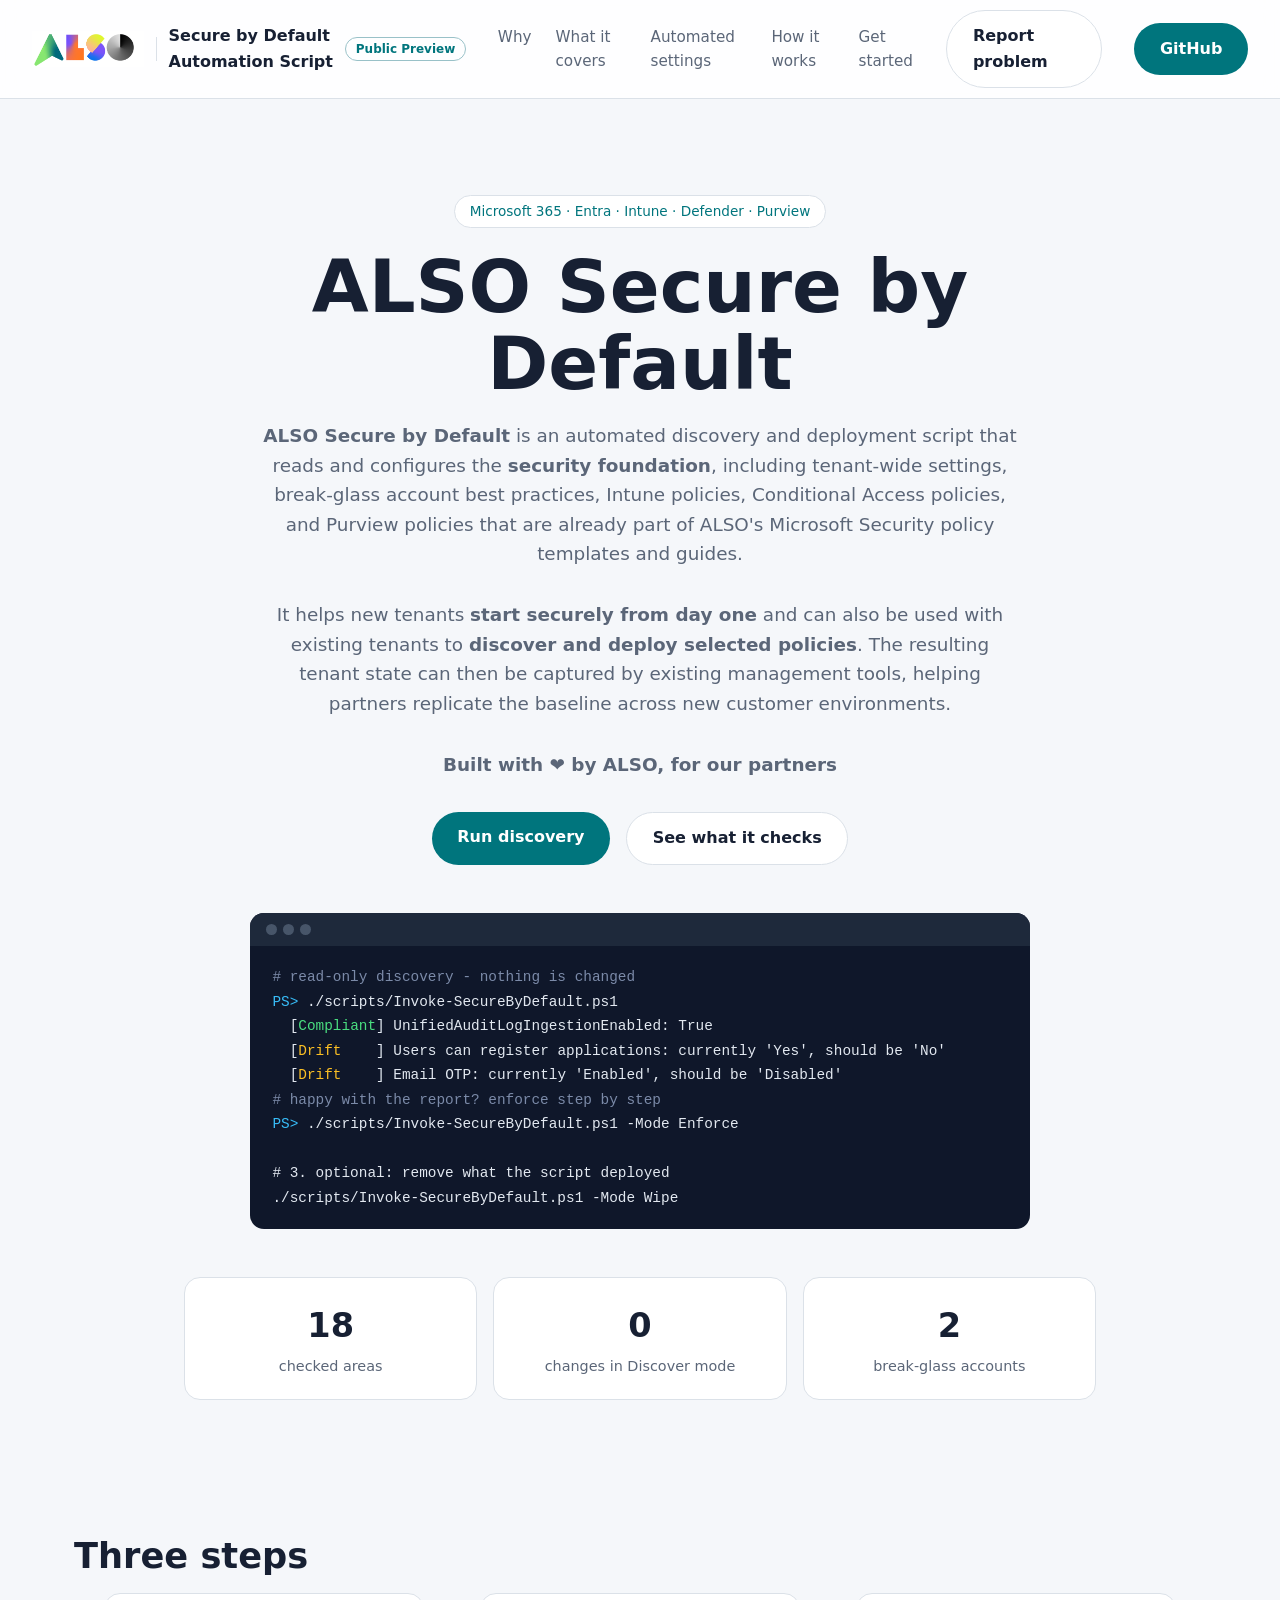
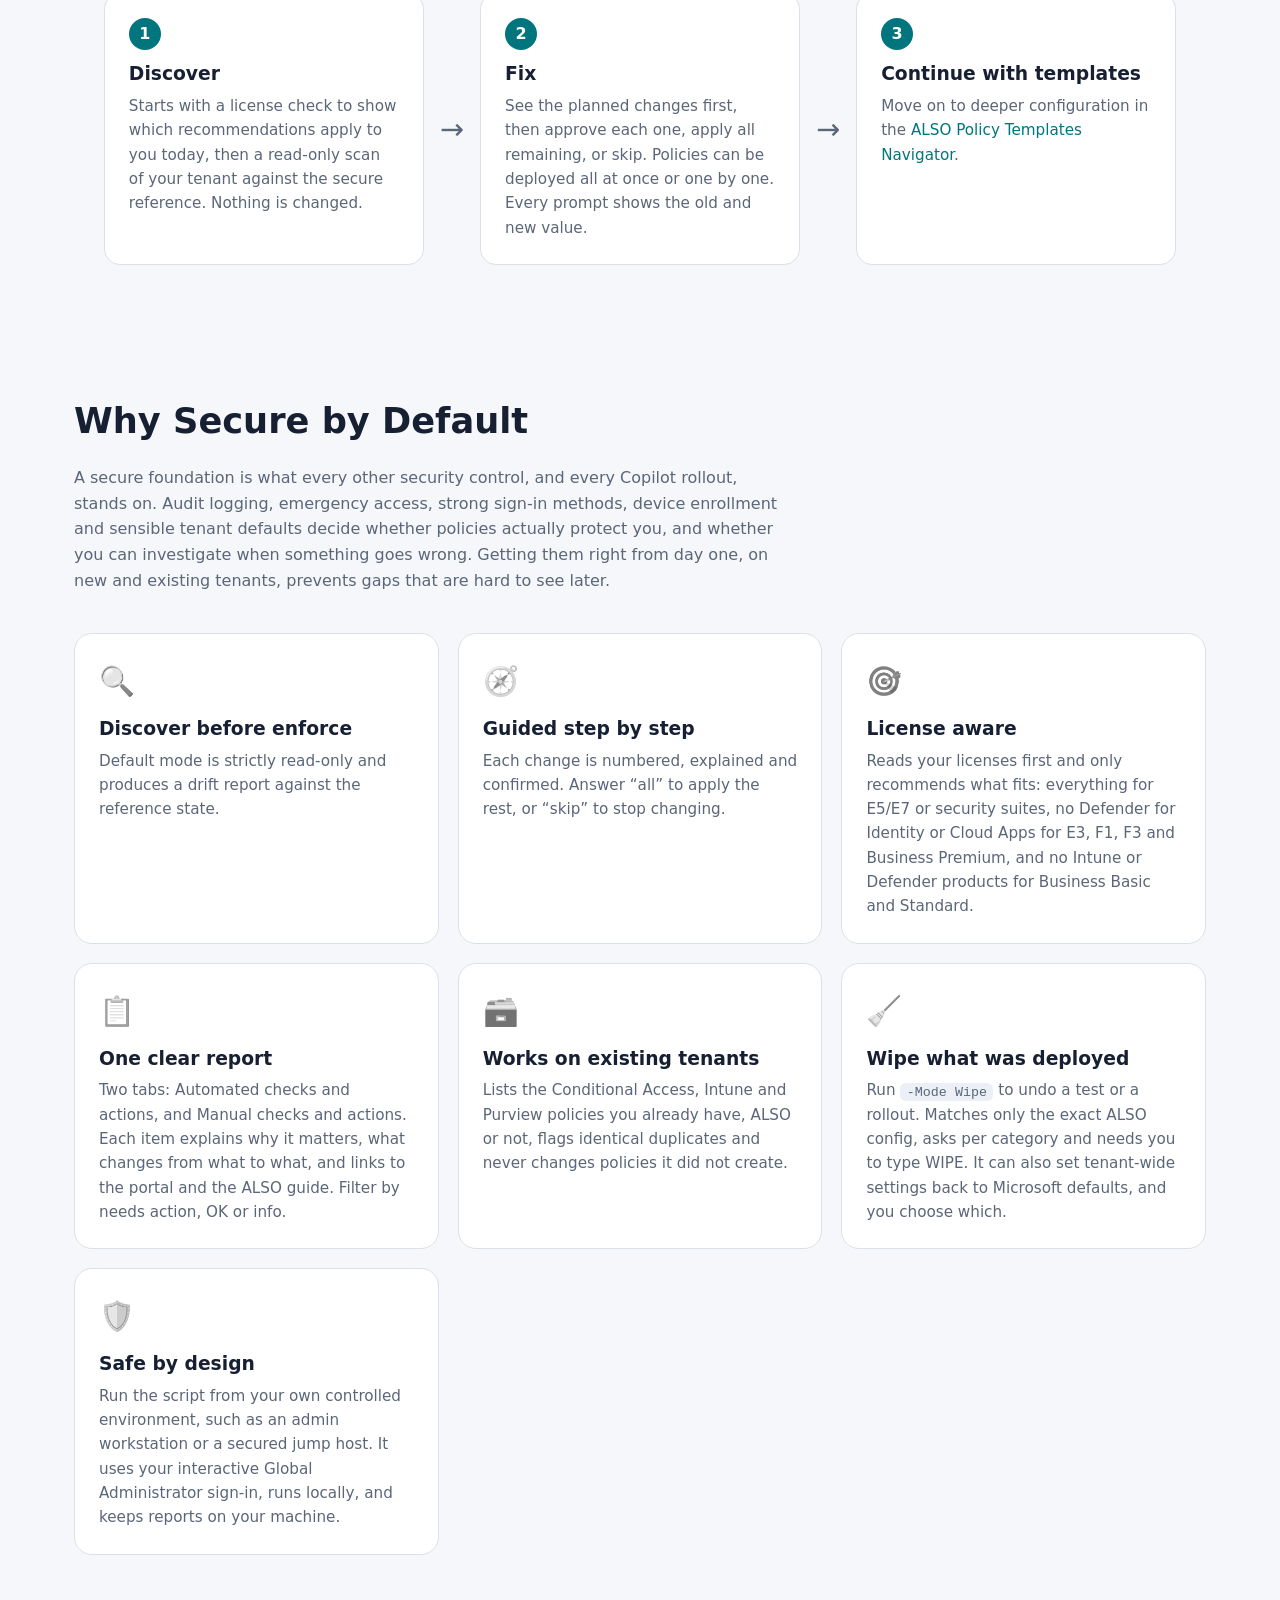
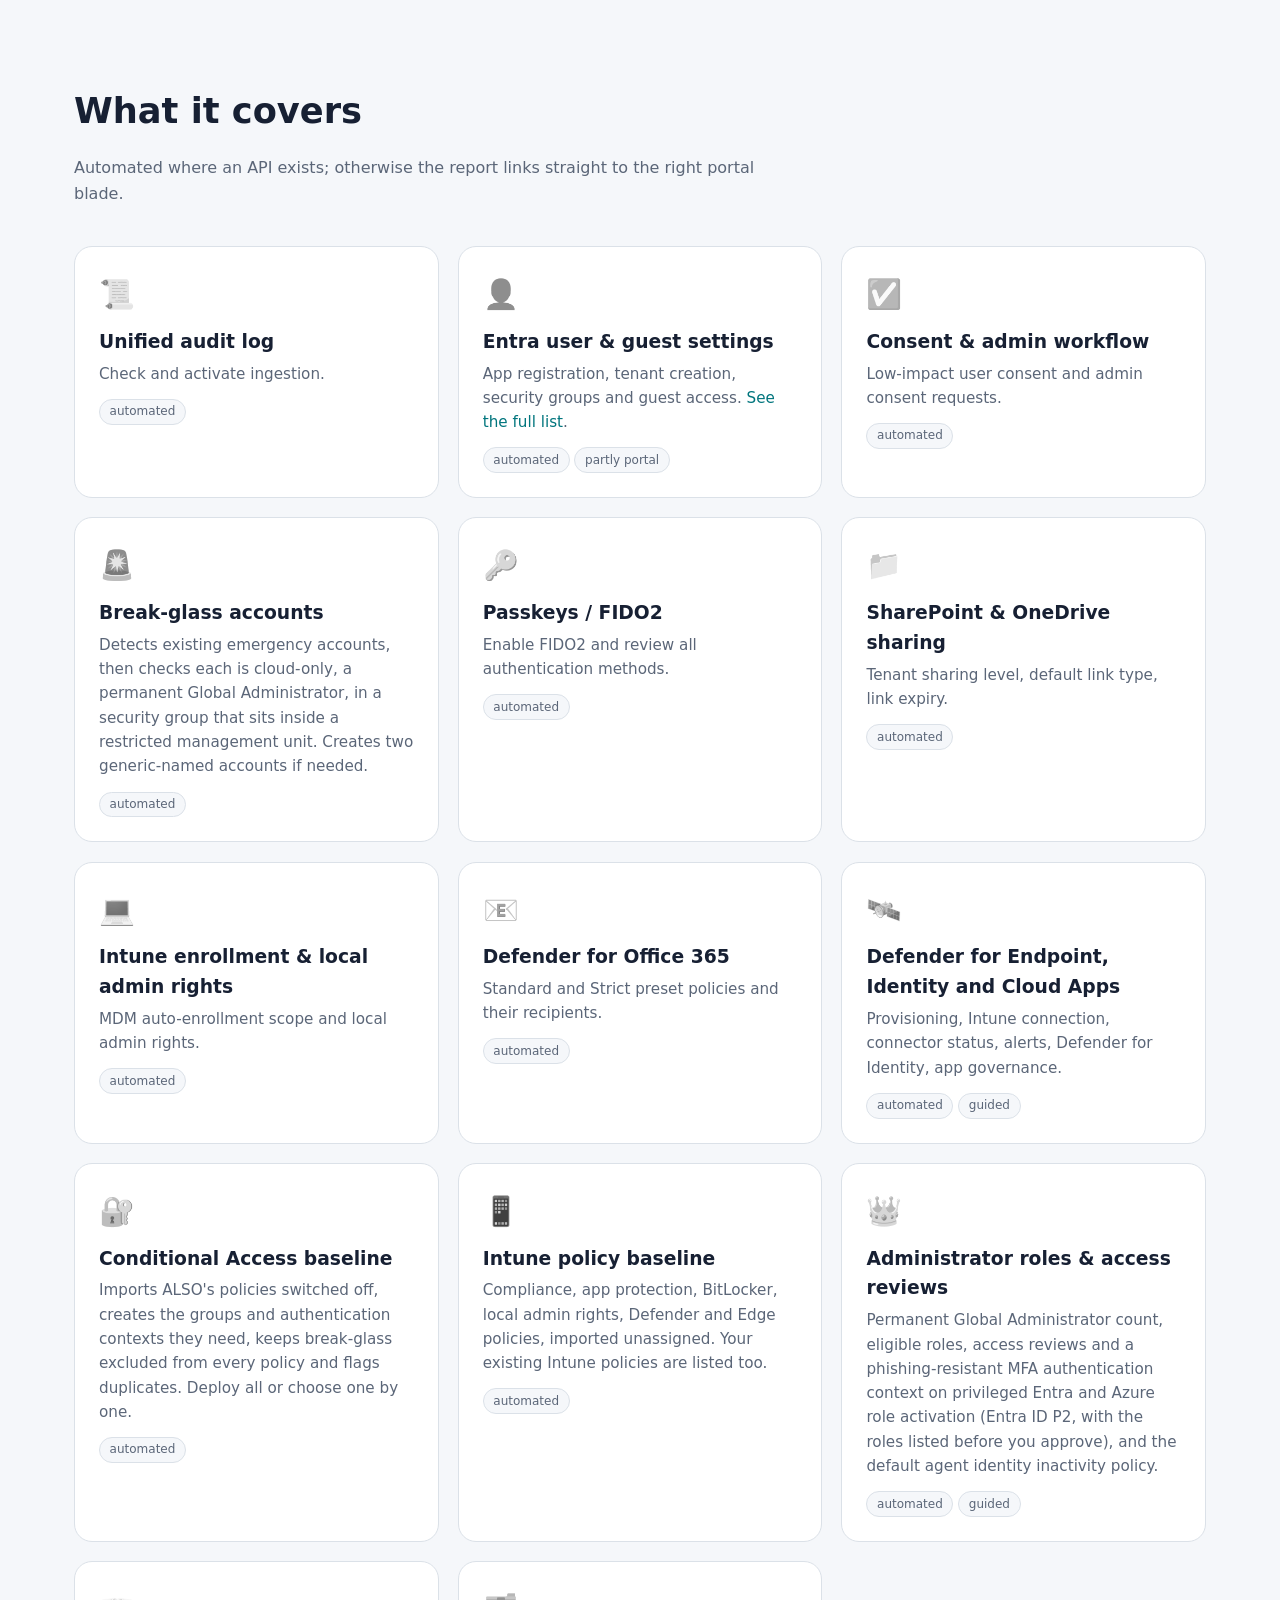
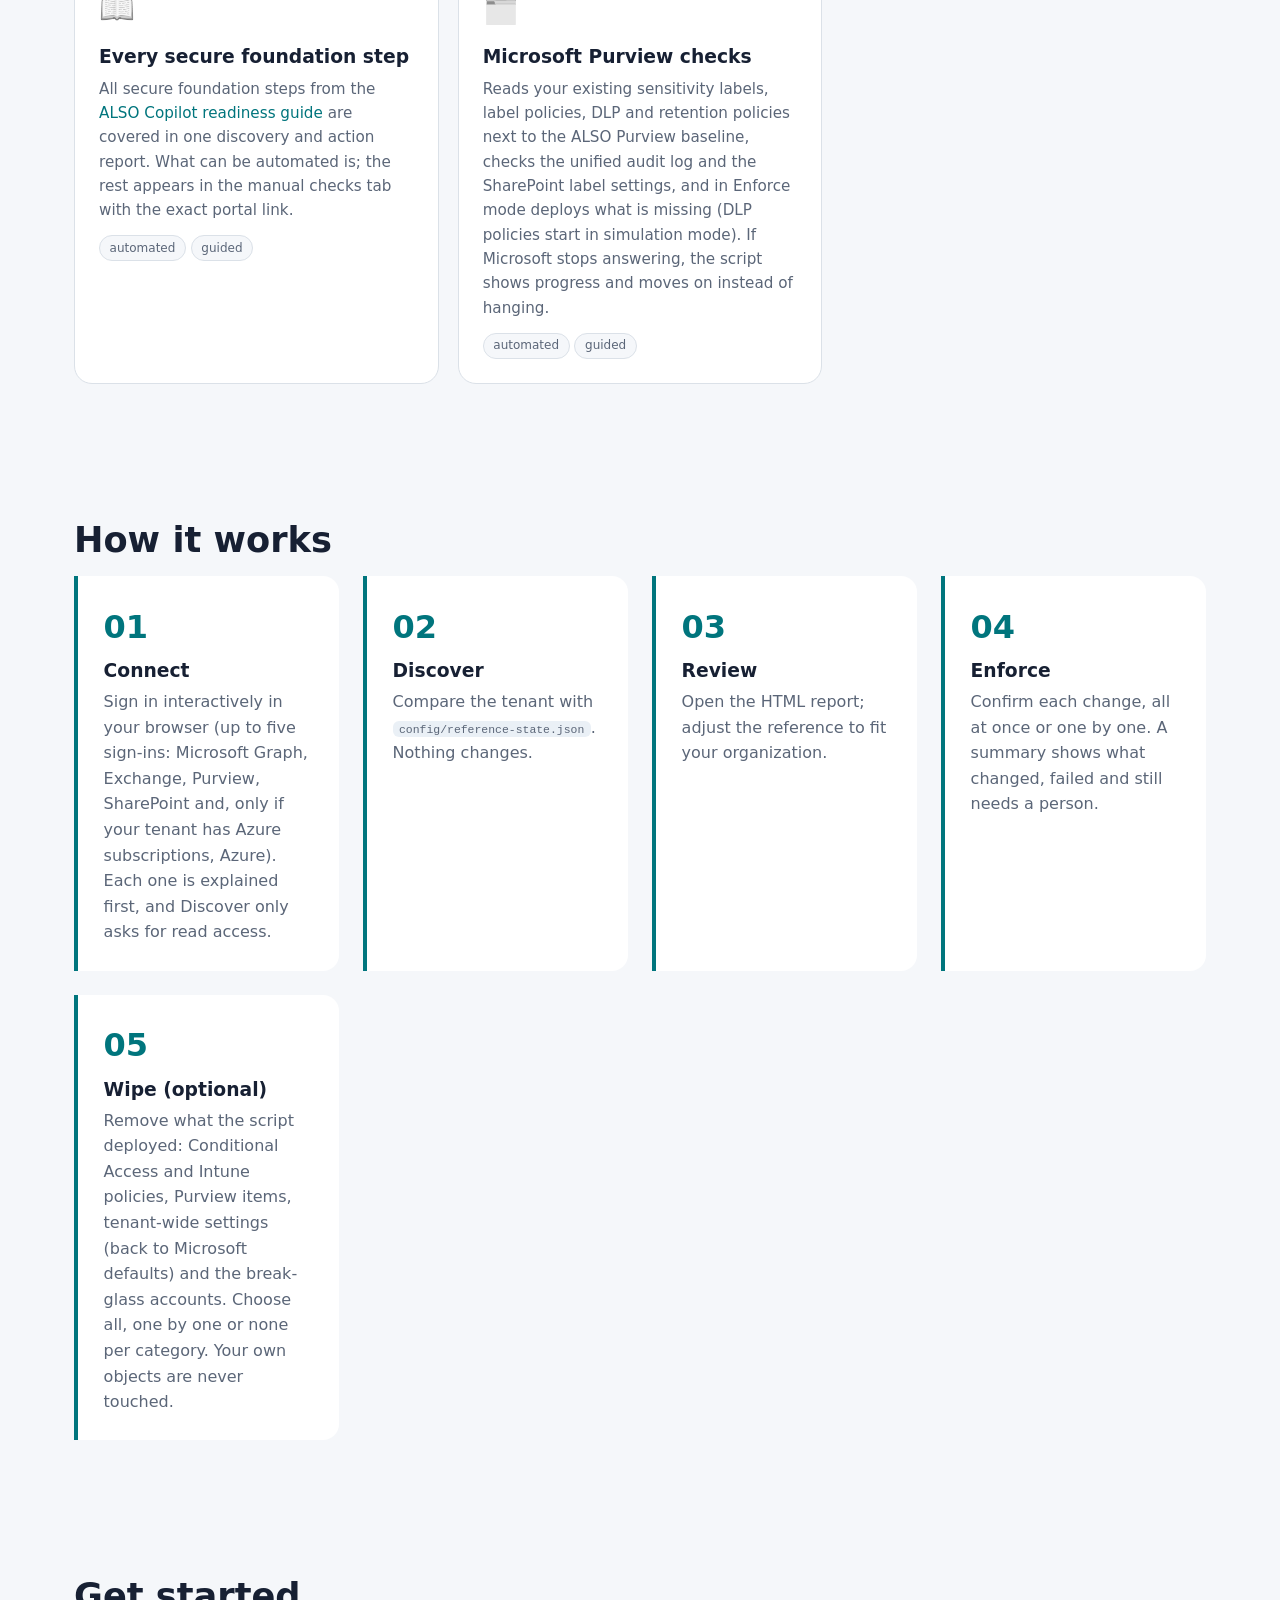
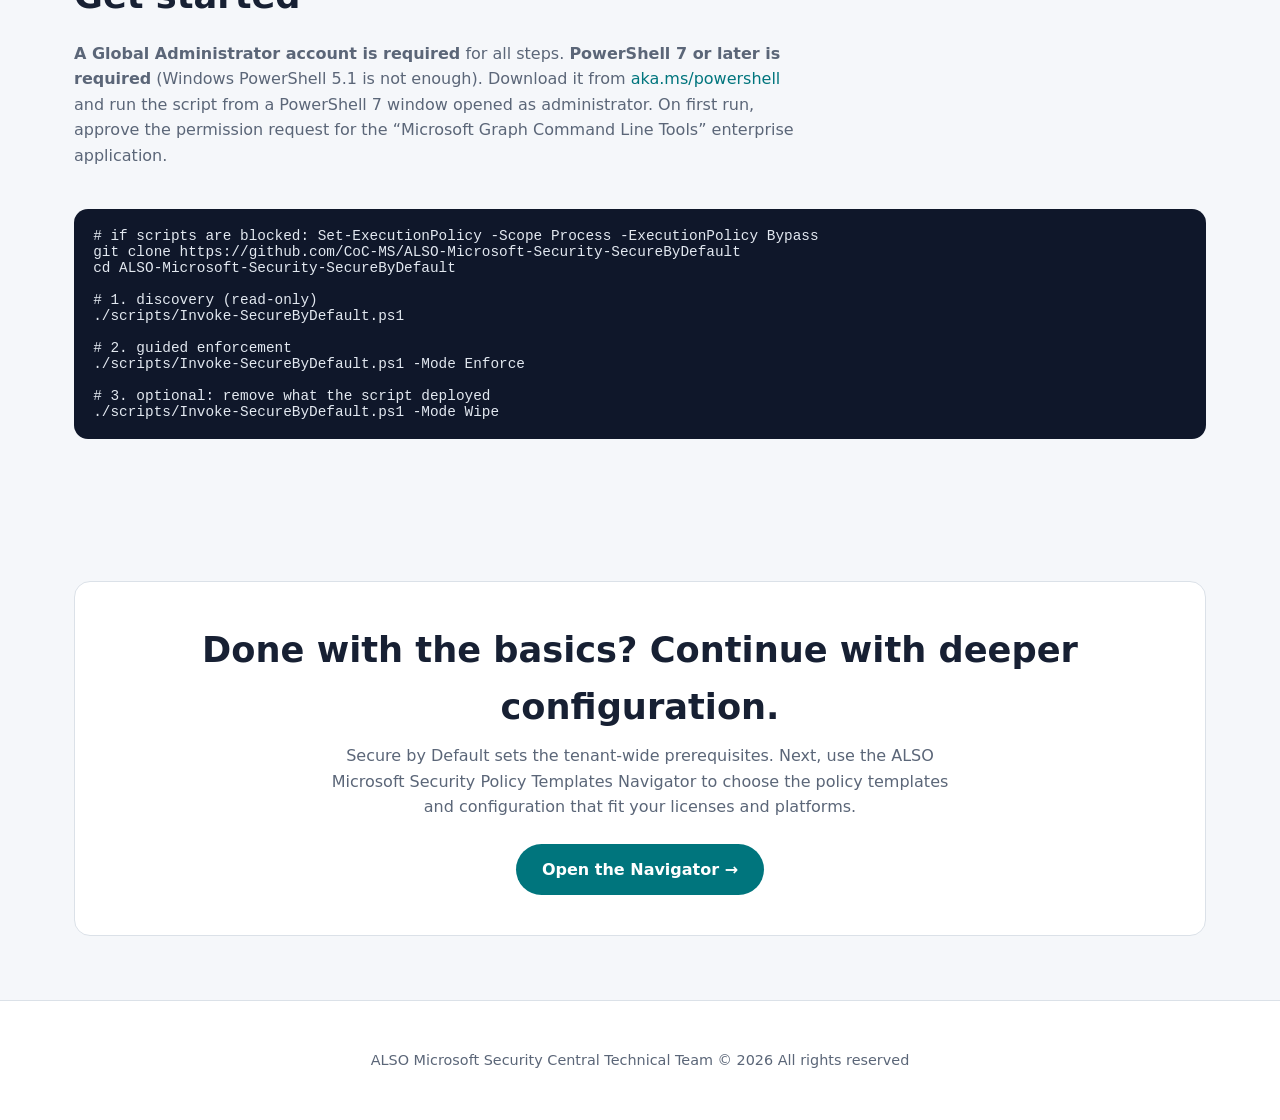
==== commit b2843308: "Site: agent inactivity policy, role list, Azure sign-in, Purview progress Co-authored-by: Copilot Ap" ====
--- a/docs/index.html
+++ b/docs/index.html
@@ -84,16 +84,16 @@
     <div class="card reveal"><div class="ic">🛰️</div><h3>Defender for Endpoint, Identity and Cloud Apps</h3><p>Provisioning, Intune connection, connector status, alerts, Defender for Identity, app governance.</p><span class="tag auto">automated</span><span class="tag man">guided</span></div>
     <div class="card reveal"><div class="ic">🔐</div><h3>Conditional Access baseline</h3><p>Imports ALSO's policies switched off, creates the groups and authentication contexts they need, keeps break-glass excluded from every policy and flags duplicates. Deploy all or choose one by one.</p><span class="tag auto">automated</span></div>
     <div class="card reveal"><div class="ic">📱</div><h3>Intune policy baseline</h3><p>Compliance, app protection, BitLocker, local admin rights, Defender and Edge policies, imported unassigned. Your existing Intune policies are listed too.</p><span class="tag auto">automated</span></div>
-    <div class="card reveal"><div class="ic">👑</div><h3>Administrator roles &amp; access reviews</h3><p>Permanent Global Administrator count, eligible roles, access reviews and a phishing-resistant MFA authentication context on privileged Entra and Azure role activation (Entra ID P2).</p><span class="tag auto">automated</span><span class="tag man">guided</span></div>
+    <div class="card reveal"><div class="ic">👑</div><h3>Administrator roles &amp; access reviews</h3><p>Permanent Global Administrator count, eligible roles, access reviews and a phishing-resistant MFA authentication context on privileged Entra and Azure role activation (Entra ID P2, with the roles listed before you approve), and the default agent identity inactivity policy.</p><span class="tag auto">automated</span><span class="tag man">guided</span></div>
     <div class="card reveal"><div class="ic">📖</div><h3>Every secure foundation step</h3><p>All secure foundation steps from the <a href="https://coc-ms.github.io/ALSO-Microsoft-Security-Fundamentals-and-Copilot-Readiness/" target="_blank" rel="noopener">ALSO Copilot readiness guide</a> are covered in one discovery and action report. What can be automated is; the rest appears in the manual checks tab with the exact portal link.</p><span class="tag auto">automated</span><span class="tag man">guided</span></div>
-    <div class="card reveal"><div class="ic">🗂️</div><h3>Microsoft Purview checks</h3><p>Reads your existing sensitivity labels, label policies, DLP and retention policies next to the ALSO Purview baseline, checks the unified audit log and the SharePoint label settings, and in Enforce mode deploys what is missing (DLP policies start in simulation mode).</p><span class="tag auto">automated</span><span class="tag man">guided</span></div>
+    <div class="card reveal"><div class="ic">🗂️</div><h3>Microsoft Purview checks</h3><p>Reads your existing sensitivity labels, label policies, DLP and retention policies next to the ALSO Purview baseline, checks the unified audit log and the SharePoint label settings, and in Enforce mode deploys what is missing (DLP policies start in simulation mode). If Microsoft stops answering, the script shows progress and moves on instead of hanging.</p><span class="tag auto">automated</span><span class="tag man">guided</span></div>
   </div>
 </section>
 
 <section id="how">
   <h2 class="reveal">How it works</h2>
   <div class="timeline">
-    <div class="step reveal"><h3>Connect</h3><p>Sign in interactively in your browser (up to four sign-ins: Microsoft Graph, Exchange, Purview and SharePoint). Each one is explained first, and Discover only asks for read access.</p></div>
+    <div class="step reveal"><h3>Connect</h3><p>Sign in interactively in your browser (up to five sign-ins: Microsoft Graph, Exchange, Purview, SharePoint and, only if your tenant has Azure subscriptions, Azure). Each one is explained first, and Discover only asks for read access.</p></div>
     <div class="step reveal"><h3>Discover</h3><p>Compare the tenant with <code>config/reference-state.json</code>. Nothing changes.</p></div>
     <div class="step reveal"><h3>Review</h3><p>Open the HTML report; adjust the reference to fit your organization.</p></div>
     <div class="step reveal"><h3>Enforce</h3><p>Confirm each change, all at once or one by one. A summary shows what changed, failed and still needs a person.</p></div>
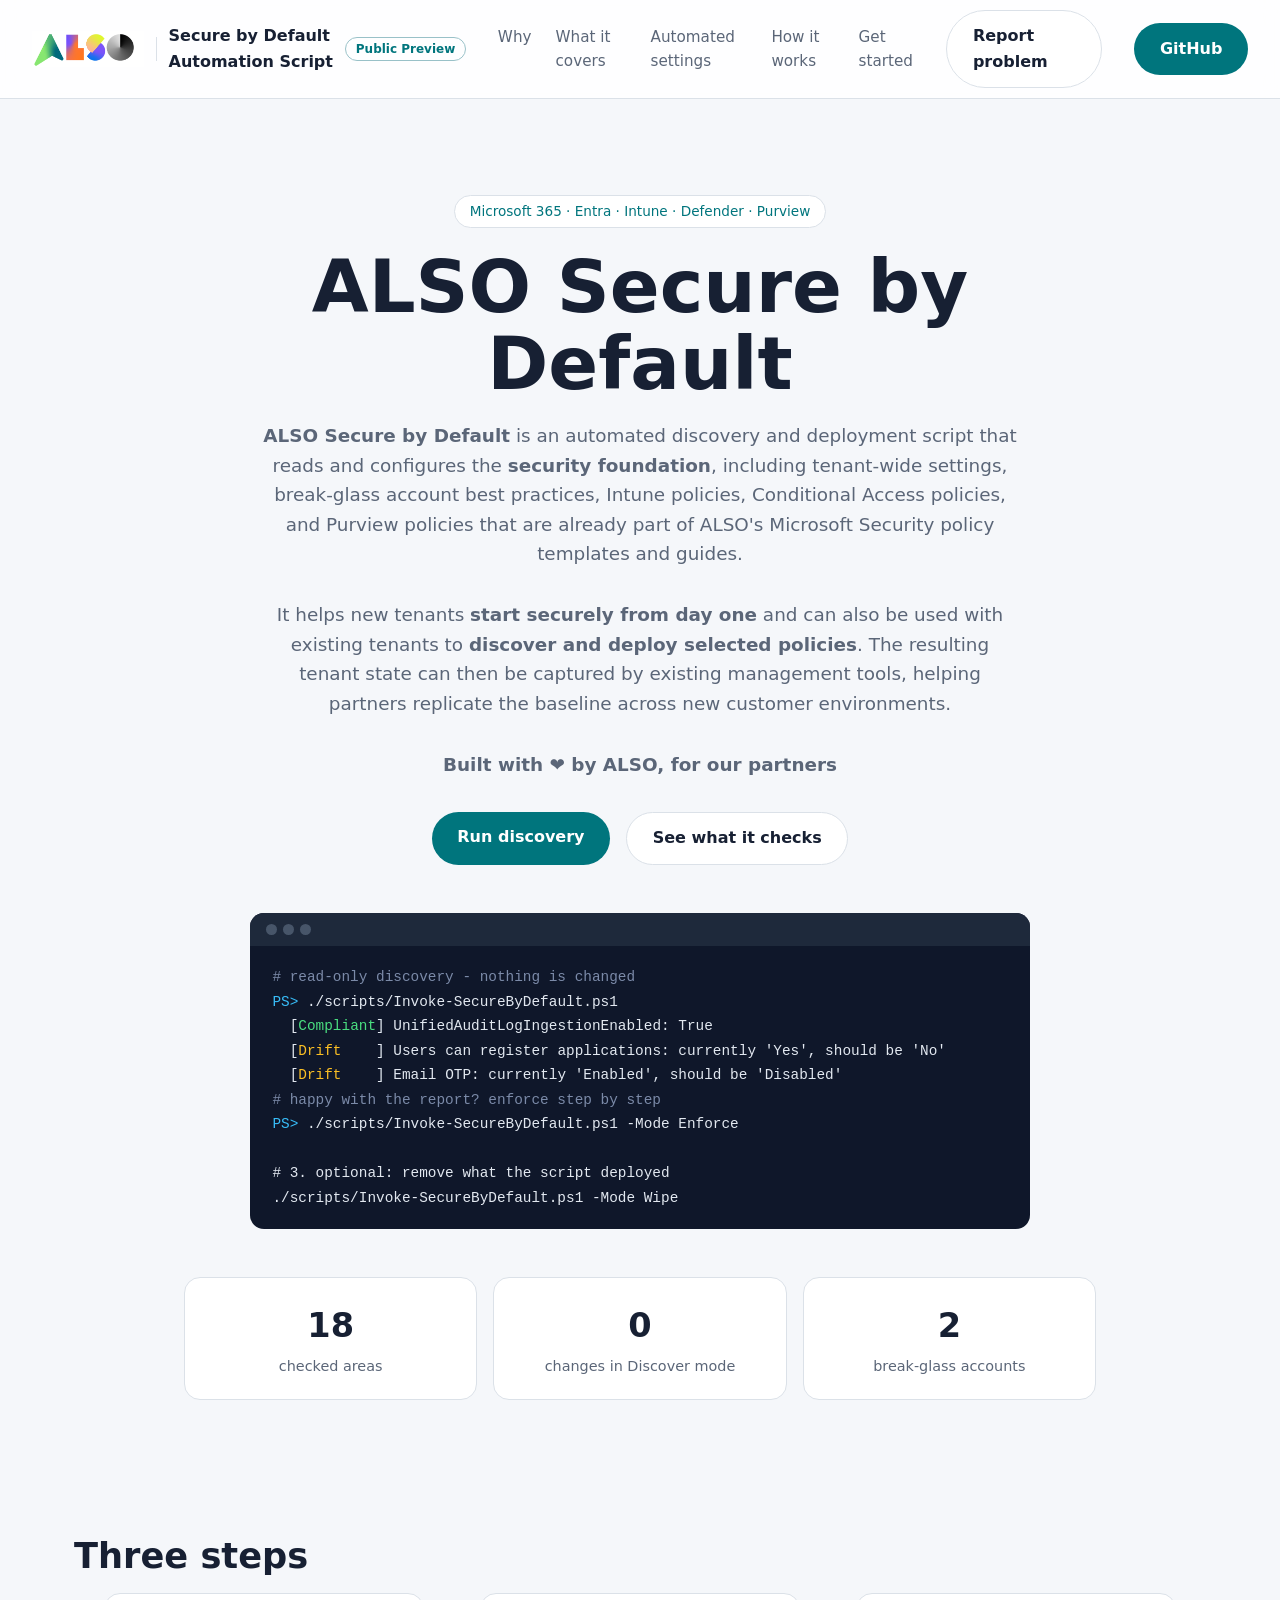
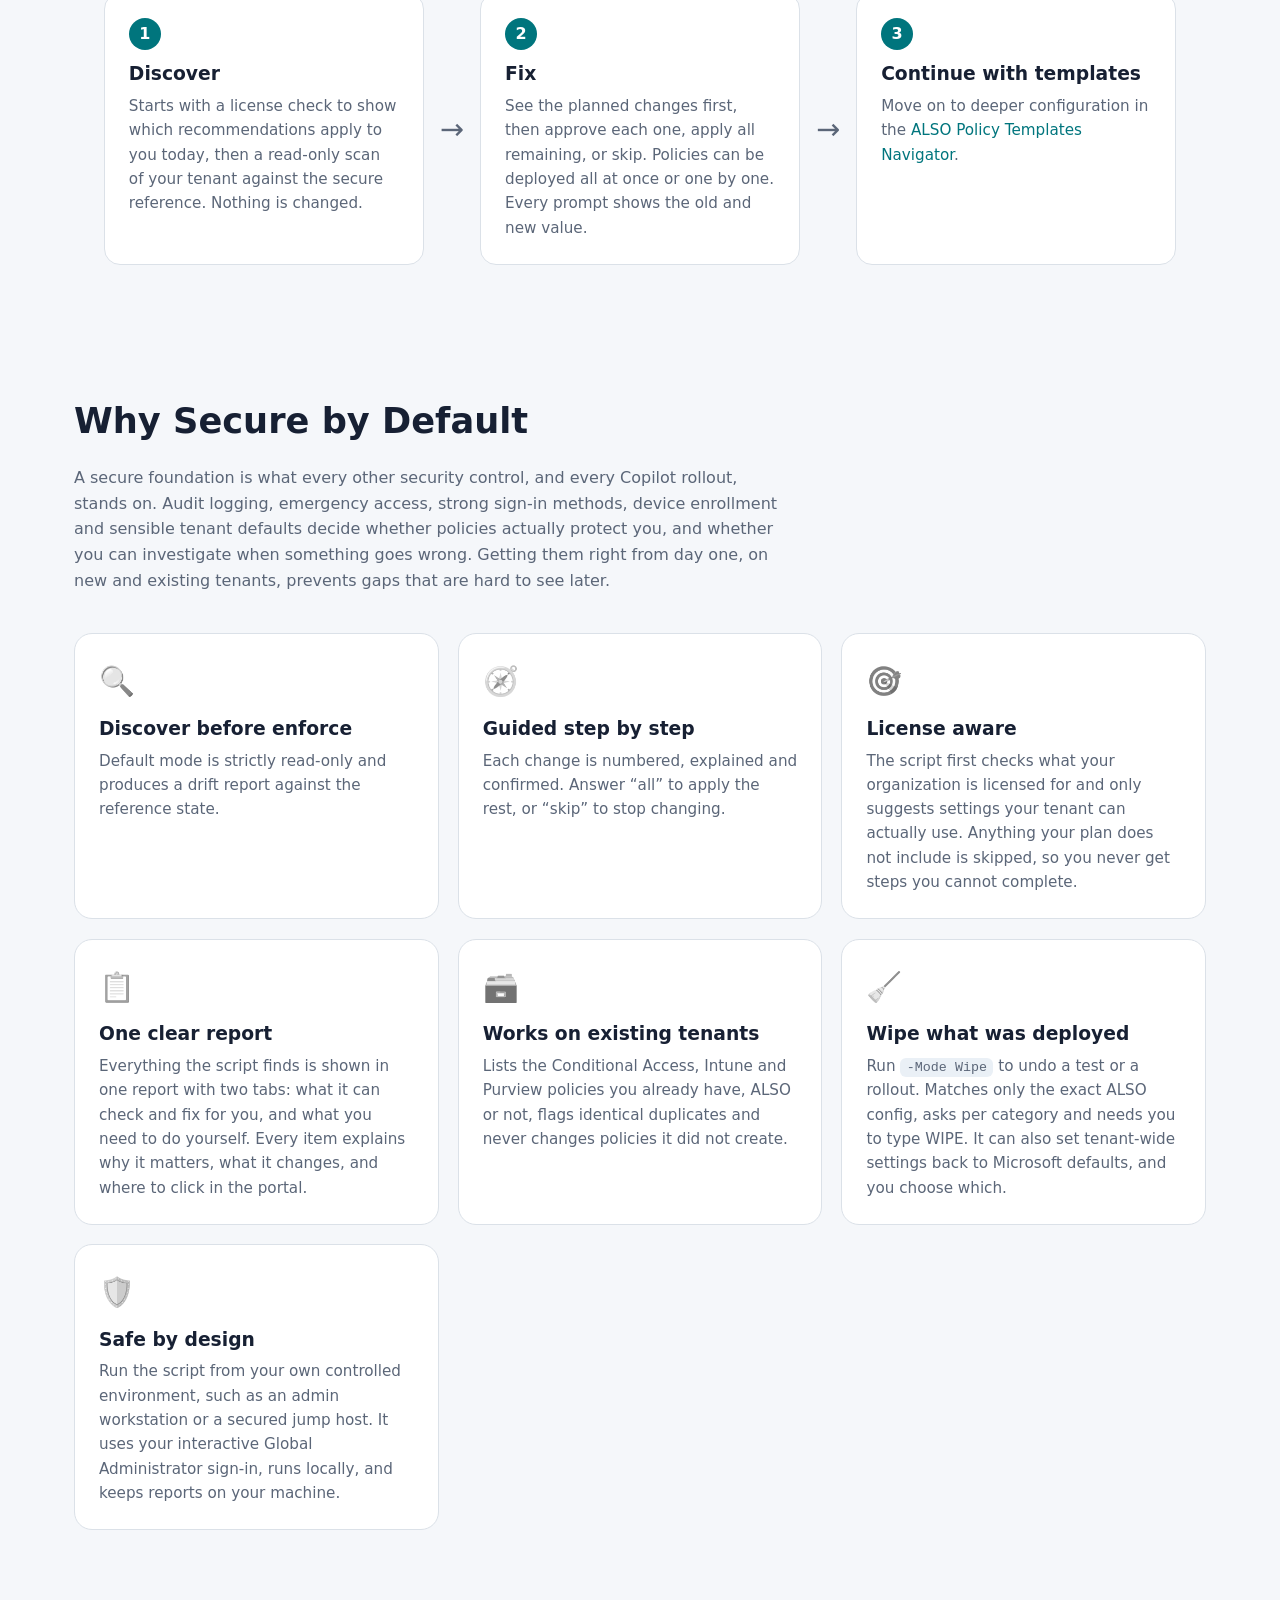
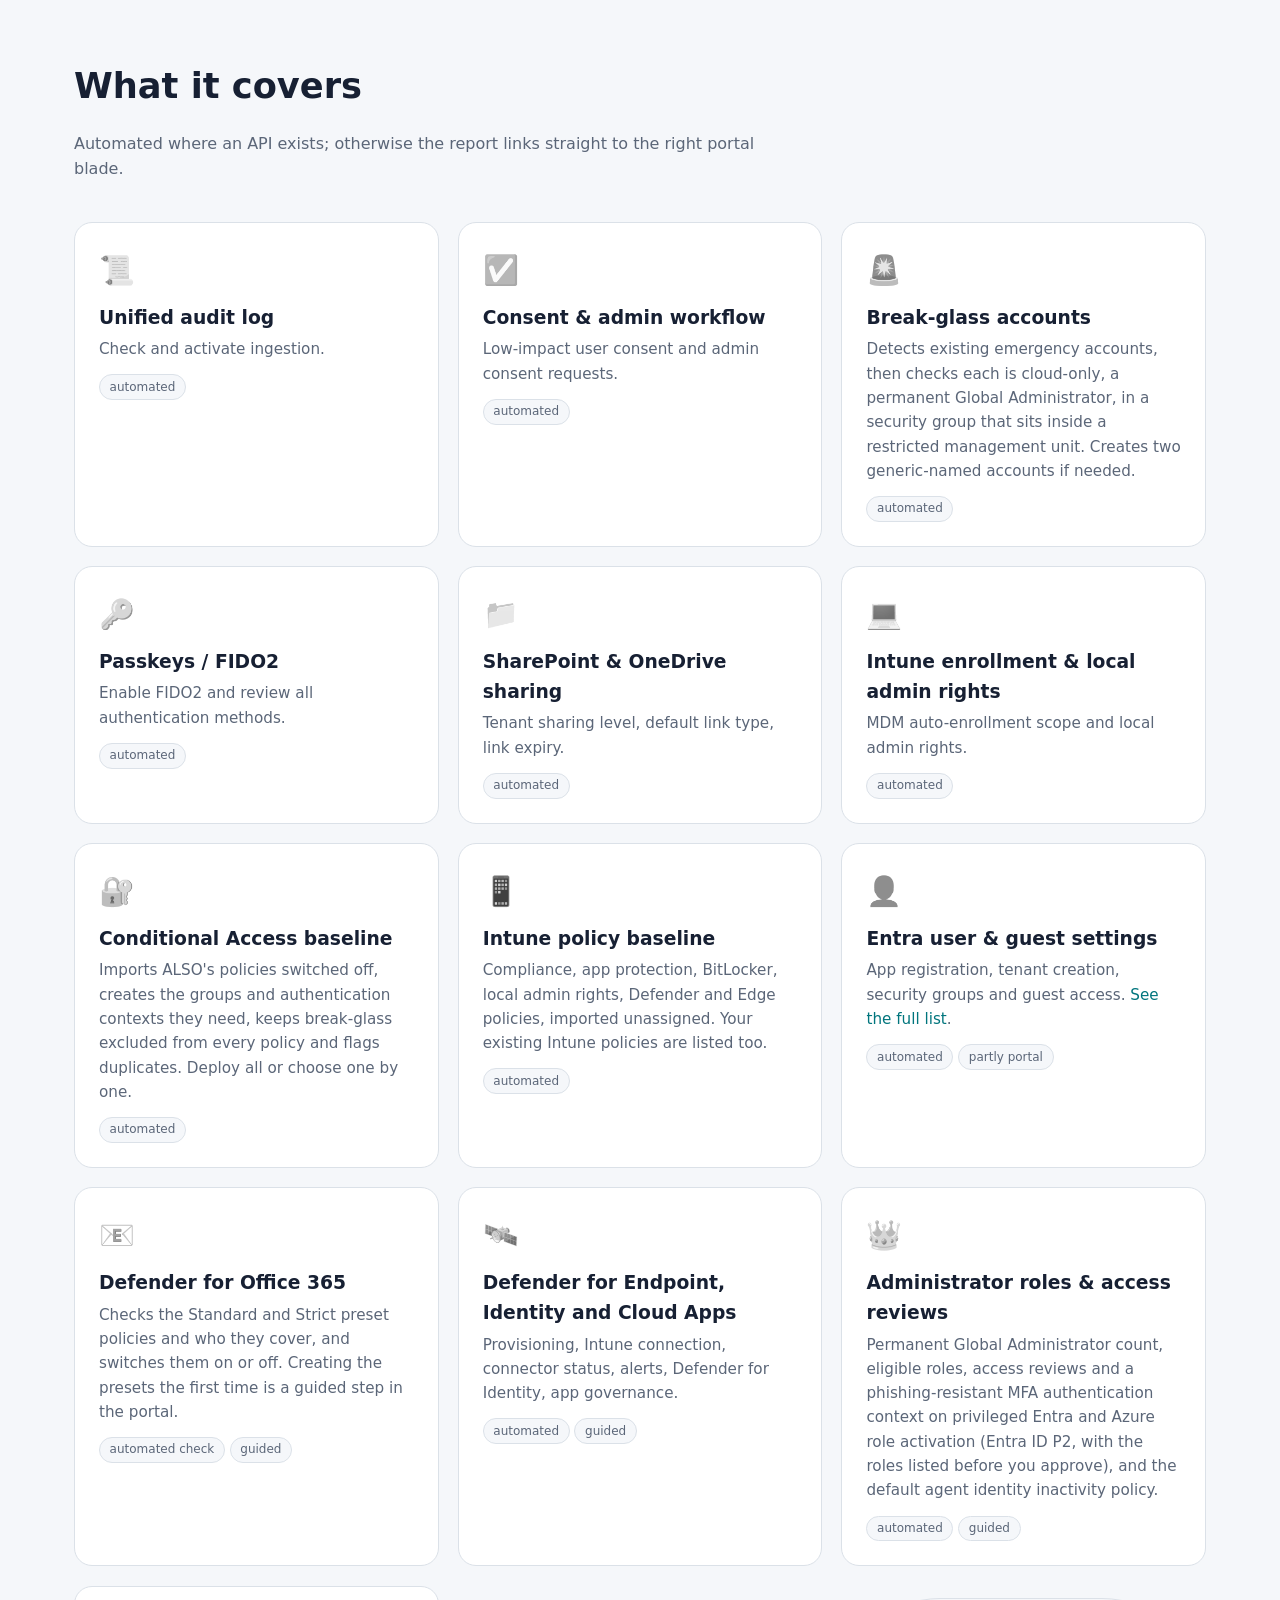
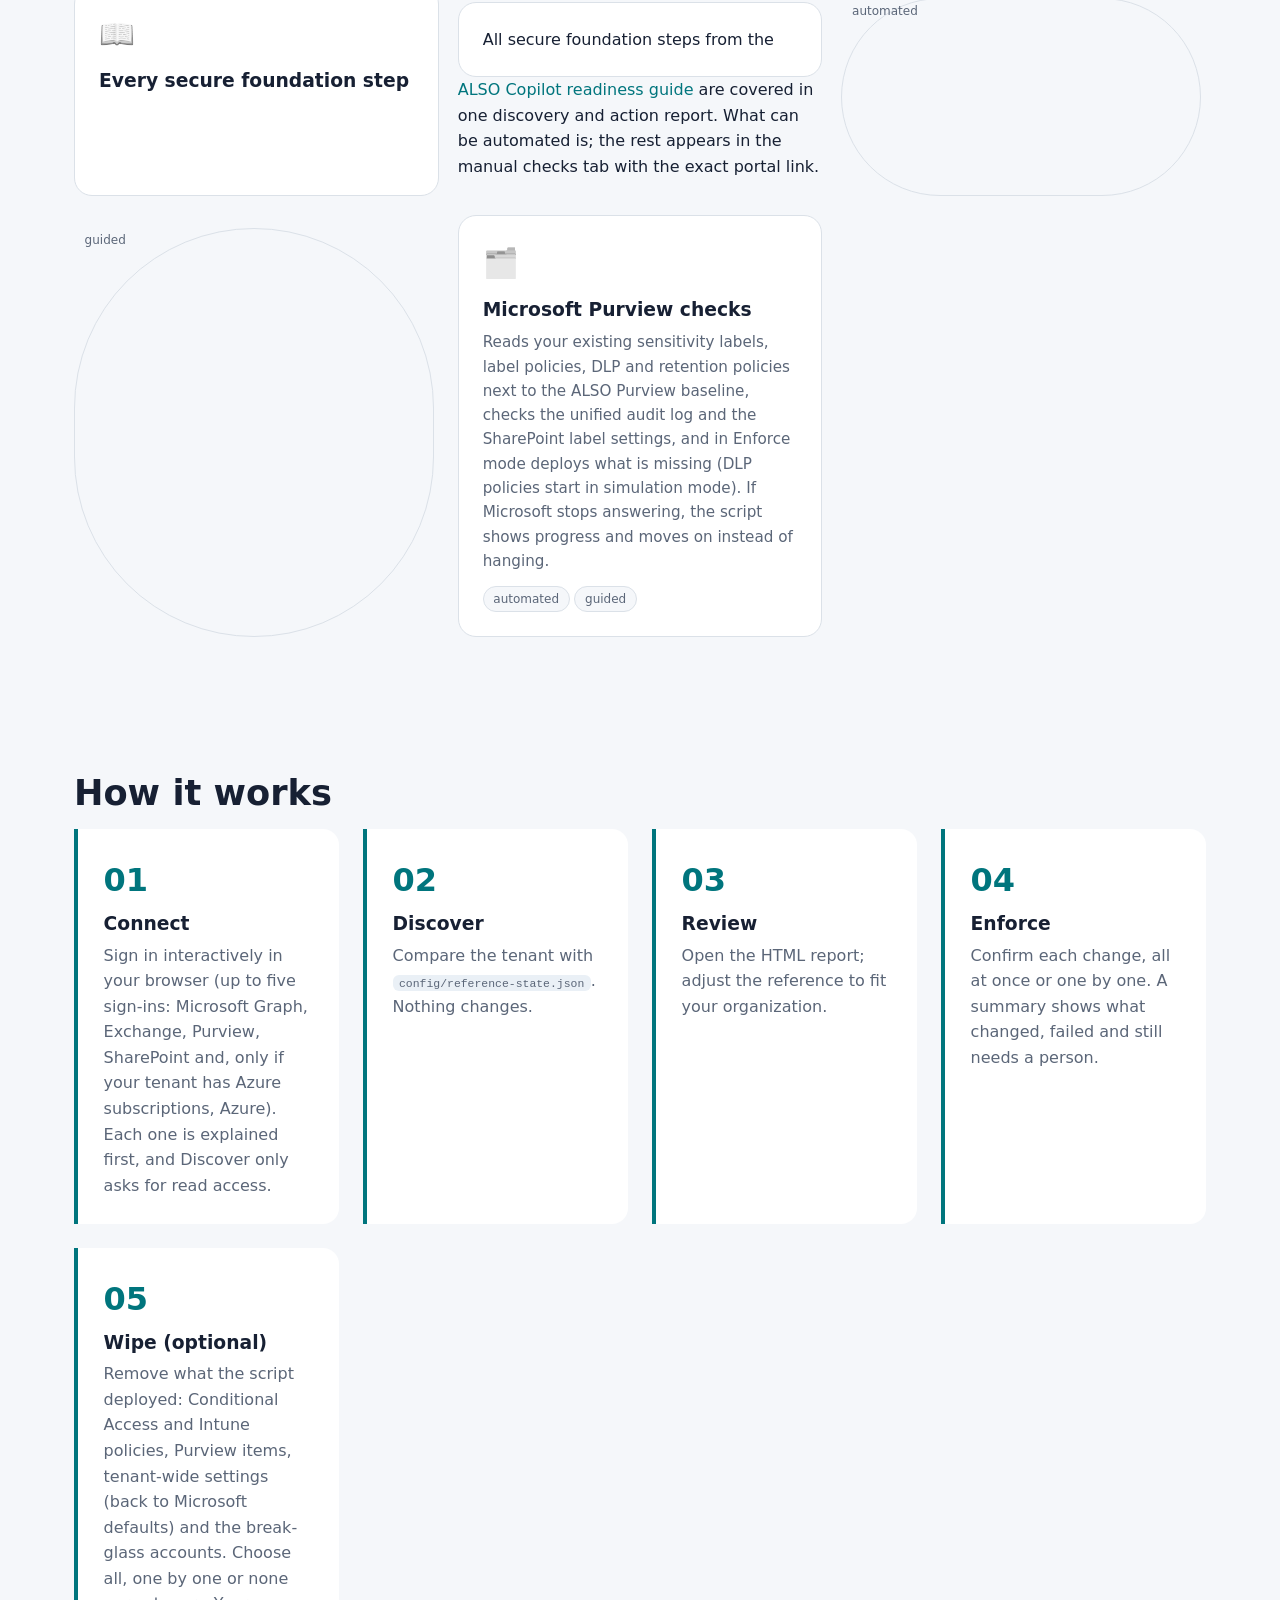
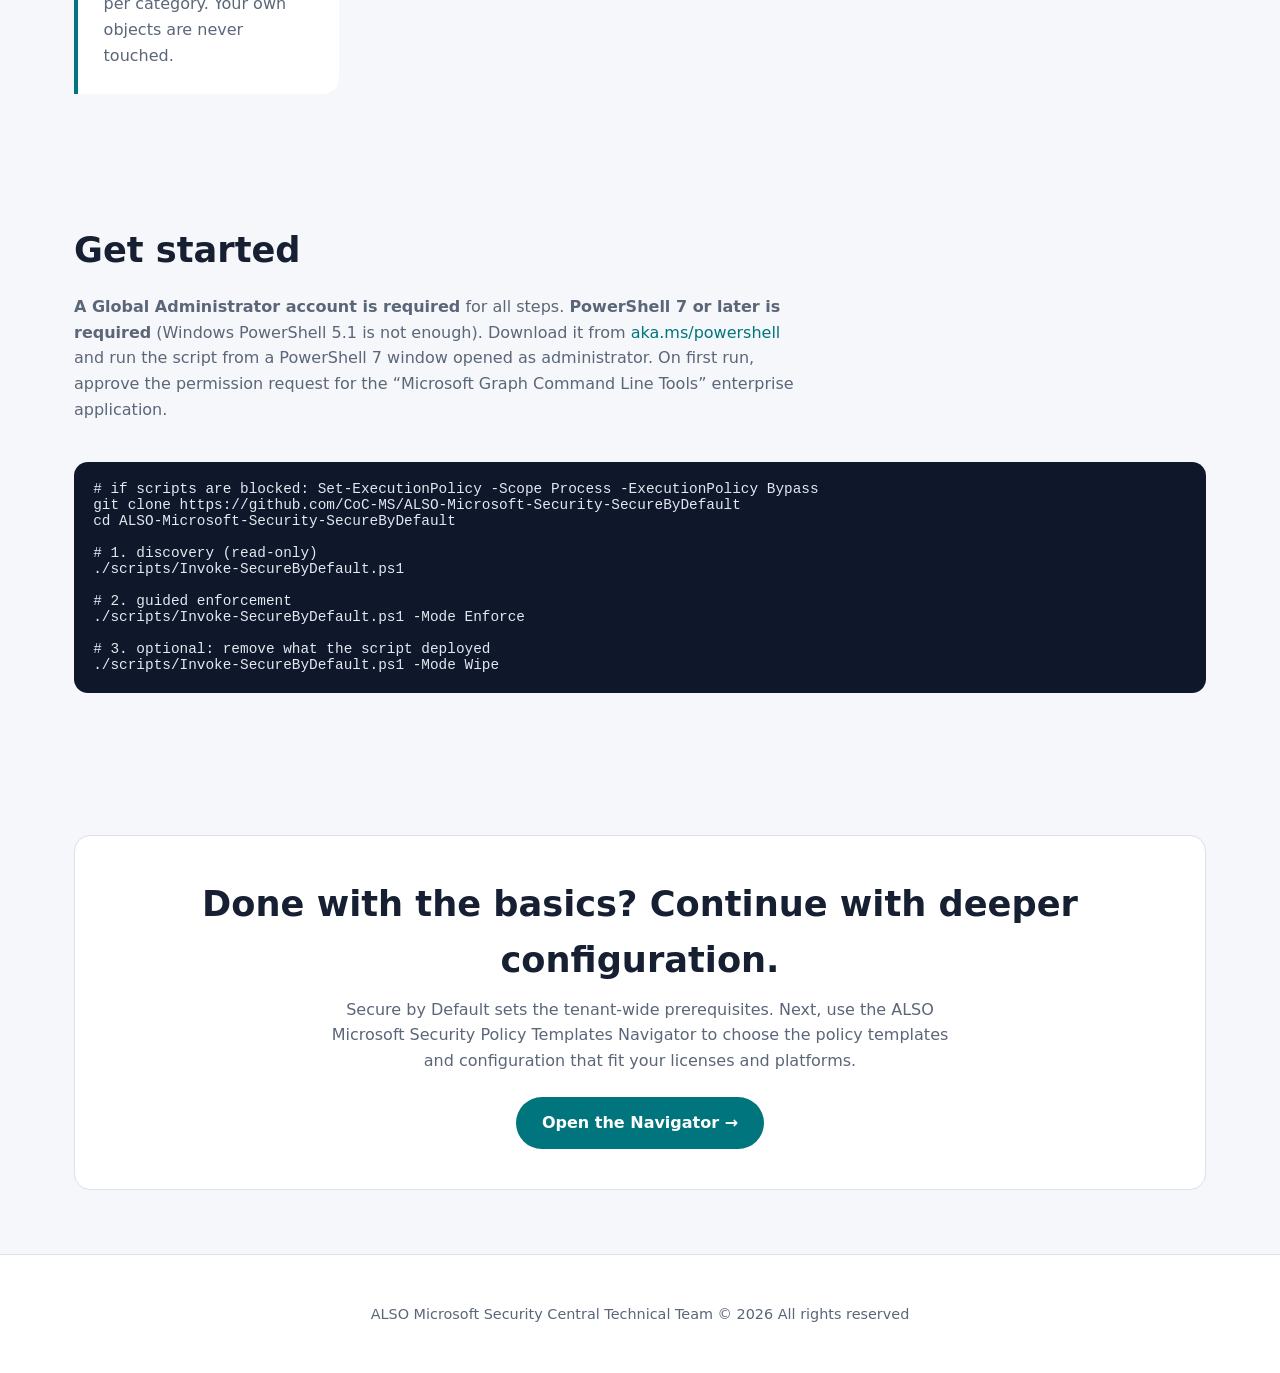
==== commit 710835c6: "Site: simpler card text, automated cards first, link foundation card to next step, MDO check wording" ====
--- a/docs/index.html
+++ b/docs/index.html
@@ -61,8 +61,8 @@
   <div class="grid">
     <div class="card reveal"><div class="ic">🔍</div><h3>Discover before enforce</h3><p>Default mode is strictly read-only and produces a drift report against the reference state.</p></div>
     <div class="card reveal"><div class="ic">🧭</div><h3>Guided step by step</h3><p>Each change is numbered, explained and confirmed. Answer &ldquo;all&rdquo; to apply the rest, or &ldquo;skip&rdquo; to stop changing.</p></div>
-    <div class="card reveal"><div class="ic">🎯</div><h3>License aware</h3><p>Reads your licenses first and only recommends what fits: everything for E5/E7 or security suites, no Defender for Identity or Cloud Apps for E3, F1, F3 and Business Premium, and no Intune or Defender products for Business Basic and Standard.</p></div>
-    <div class="card reveal"><div class="ic">📋</div><h3>One clear report</h3><p>Two tabs: Automated checks and actions, and Manual checks and actions. Each item explains why it matters, what changes from what to what, and links to the portal and the ALSO guide. Filter by needs action, OK or info.</p></div>
+    <div class="card reveal"><div class="ic">🎯</div><h3>License aware</h3><p>The script first checks what your organization is licensed for and only suggests settings your tenant can actually use. Anything your plan does not include is skipped, so you never get steps you cannot complete.</p></div>
+    <div class="card reveal"><div class="ic">📋</div><h3>One clear report</h3><p>Everything the script finds is shown in one report with two tabs: what it can check and fix for you, and what you need to do yourself. Every item explains why it matters, what it changes, and where to click in the portal.</p></div>
     <div class="card reveal"><div class="ic">🗃️</div><h3>Works on existing tenants</h3><p>Lists the Conditional Access, Intune and Purview policies you already have, ALSO or not, flags identical duplicates and never changes policies it did not create.</p></div>
     <div class="card reveal"><div class="ic">🧹</div><h3>Wipe what was deployed</h3><p>Run <code>-Mode Wipe</code> to undo a test or a rollout. Matches only the exact ALSO config, asks per category and needs you to type WIPE. It can also set tenant-wide settings back to Microsoft defaults, and you choose which.</p></div>
 <div class="card reveal"><div class="ic">🛡️</div><h3>Safe by design</h3><p>Run the script from your own controlled environment, such as an admin workstation or a secured jump host. It uses your interactive Global Administrator sign-in, runs locally, and keeps reports on your machine.</p></div>
@@ -74,18 +74,18 @@
   <p class="sub reveal">Automated where an API exists; otherwise the report links straight to the right portal blade.</p>
   <div class="grid">
     <div class="card reveal"><div class="ic">📜</div><h3>Unified audit log</h3><p>Check and activate ingestion.</p><span class="tag auto">automated</span></div>
-    <div class="card reveal"><div class="ic">👤</div><h3>Entra user &amp; guest settings</h3><p>App registration, tenant creation, security groups and guest access. <a href="automated-settings.html">See the full list</a>.</p><span class="tag auto">automated</span><span class="tag man">partly portal</span></div>
     <div class="card reveal"><div class="ic">✅</div><h3>Consent &amp; admin workflow</h3><p>Low-impact user consent and admin consent requests.</p><span class="tag auto">automated</span></div>
     <div class="card reveal"><div class="ic">🚨</div><h3>Break-glass accounts</h3><p>Detects existing emergency accounts, then checks each is cloud-only, a permanent Global Administrator, in a security group that sits inside a restricted management unit. Creates two generic-named accounts if needed.</p><span class="tag auto">automated</span></div>
     <div class="card reveal"><div class="ic">🔑</div><h3>Passkeys / FIDO2</h3><p>Enable FIDO2 and review all authentication methods.</p><span class="tag auto">automated</span></div>
     <div class="card reveal"><div class="ic">📁</div><h3>SharePoint &amp; OneDrive sharing</h3><p>Tenant sharing level, default link type, link expiry.</p><span class="tag auto">automated</span></div>
     <div class="card reveal"><div class="ic">💻</div><h3>Intune enrollment &amp; local admin rights</h3><p>MDM auto-enrollment scope and local admin rights.</p><span class="tag auto">automated</span></div>
-    <div class="card reveal"><div class="ic">📧</div><h3>Defender for Office 365</h3><p>Standard and Strict preset policies and their recipients.</p><span class="tag auto">automated</span></div>
-    <div class="card reveal"><div class="ic">🛰️</div><h3>Defender for Endpoint, Identity and Cloud Apps</h3><p>Provisioning, Intune connection, connector status, alerts, Defender for Identity, app governance.</p><span class="tag auto">automated</span><span class="tag man">guided</span></div>
     <div class="card reveal"><div class="ic">🔐</div><h3>Conditional Access baseline</h3><p>Imports ALSO's policies switched off, creates the groups and authentication contexts they need, keeps break-glass excluded from every policy and flags duplicates. Deploy all or choose one by one.</p><span class="tag auto">automated</span></div>
     <div class="card reveal"><div class="ic">📱</div><h3>Intune policy baseline</h3><p>Compliance, app protection, BitLocker, local admin rights, Defender and Edge policies, imported unassigned. Your existing Intune policies are listed too.</p><span class="tag auto">automated</span></div>
+    <div class="card reveal"><div class="ic">👤</div><h3>Entra user &amp; guest settings</h3><p>App registration, tenant creation, security groups and guest access. <a href="automated-settings.html">See the full list</a>.</p><span class="tag auto">automated</span><span class="tag man">partly portal</span></div>
+    <div class="card reveal"><div class="ic">📧</div><h3>Defender for Office 365</h3><p>Checks the Standard and Strict preset policies and who they cover, and switches them on or off. Creating the presets the first time is a guided step in the portal.</p><span class="tag auto">automated check</span><span class="tag man">guided</span></div>
+    <div class="card reveal"><div class="ic">🛰️</div><h3>Defender for Endpoint, Identity and Cloud Apps</h3><p>Provisioning, Intune connection, connector status, alerts, Defender for Identity, app governance.</p><span class="tag auto">automated</span><span class="tag man">guided</span></div>
     <div class="card reveal"><div class="ic">👑</div><h3>Administrator roles &amp; access reviews</h3><p>Permanent Global Administrator count, eligible roles, access reviews and a phishing-resistant MFA authentication context on privileged Entra and Azure role activation (Entra ID P2, with the roles listed before you approve), and the default agent identity inactivity policy.</p><span class="tag auto">automated</span><span class="tag man">guided</span></div>
-    <div class="card reveal"><div class="ic">📖</div><h3>Every secure foundation step</h3><p>All secure foundation steps from the <a href="https://coc-ms.github.io/ALSO-Microsoft-Security-Fundamentals-and-Copilot-Readiness/" target="_blank" rel="noopener">ALSO Copilot readiness guide</a> are covered in one discovery and action report. What can be automated is; the rest appears in the manual checks tab with the exact portal link.</p><span class="tag auto">automated</span><span class="tag man">guided</span></div>
+    <a class="card reveal" href="#next" style="display:block;color:inherit;text-decoration:none"><div class="ic">📖</div><h3>Every secure foundation step</h3><p>All secure foundation steps from the <a href="https://coc-ms.github.io/ALSO-Microsoft-Security-Fundamentals-and-Copilot-Readiness/" target="_blank" rel="noopener">ALSO Copilot readiness guide</a> are covered in one discovery and action report. What can be automated is; the rest appears in the manual checks tab with the exact portal link.</p><span class="tag auto">automated</span><span class="tag man">guided</span></a>
     <div class="card reveal"><div class="ic">🗂️</div><h3>Microsoft Purview checks</h3><p>Reads your existing sensitivity labels, label policies, DLP and retention policies next to the ALSO Purview baseline, checks the unified audit log and the SharePoint label settings, and in Enforce mode deploys what is missing (DLP policies start in simulation mode). If Microsoft stops answering, the script shows progress and moves on instead of hanging.</p><span class="tag auto">automated</span><span class="tag man">guided</span></div>
   </div>
 </section>
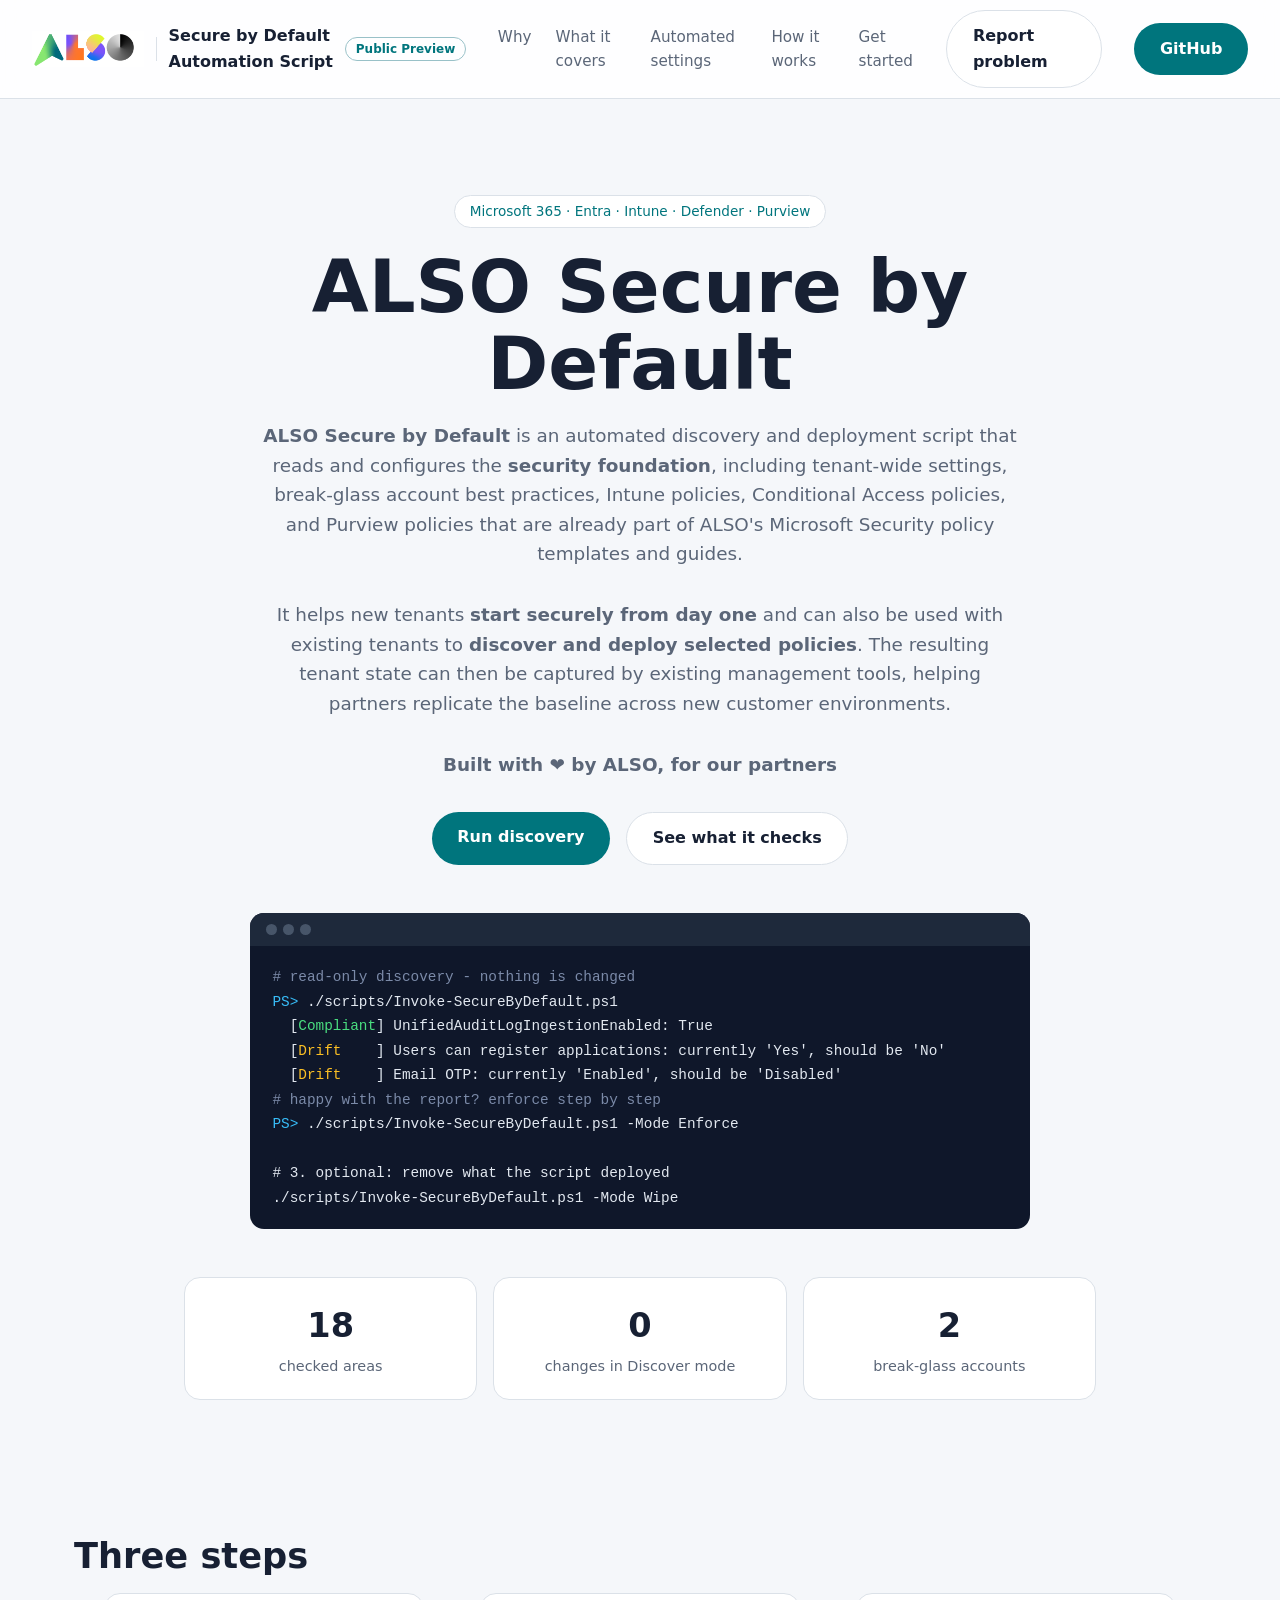
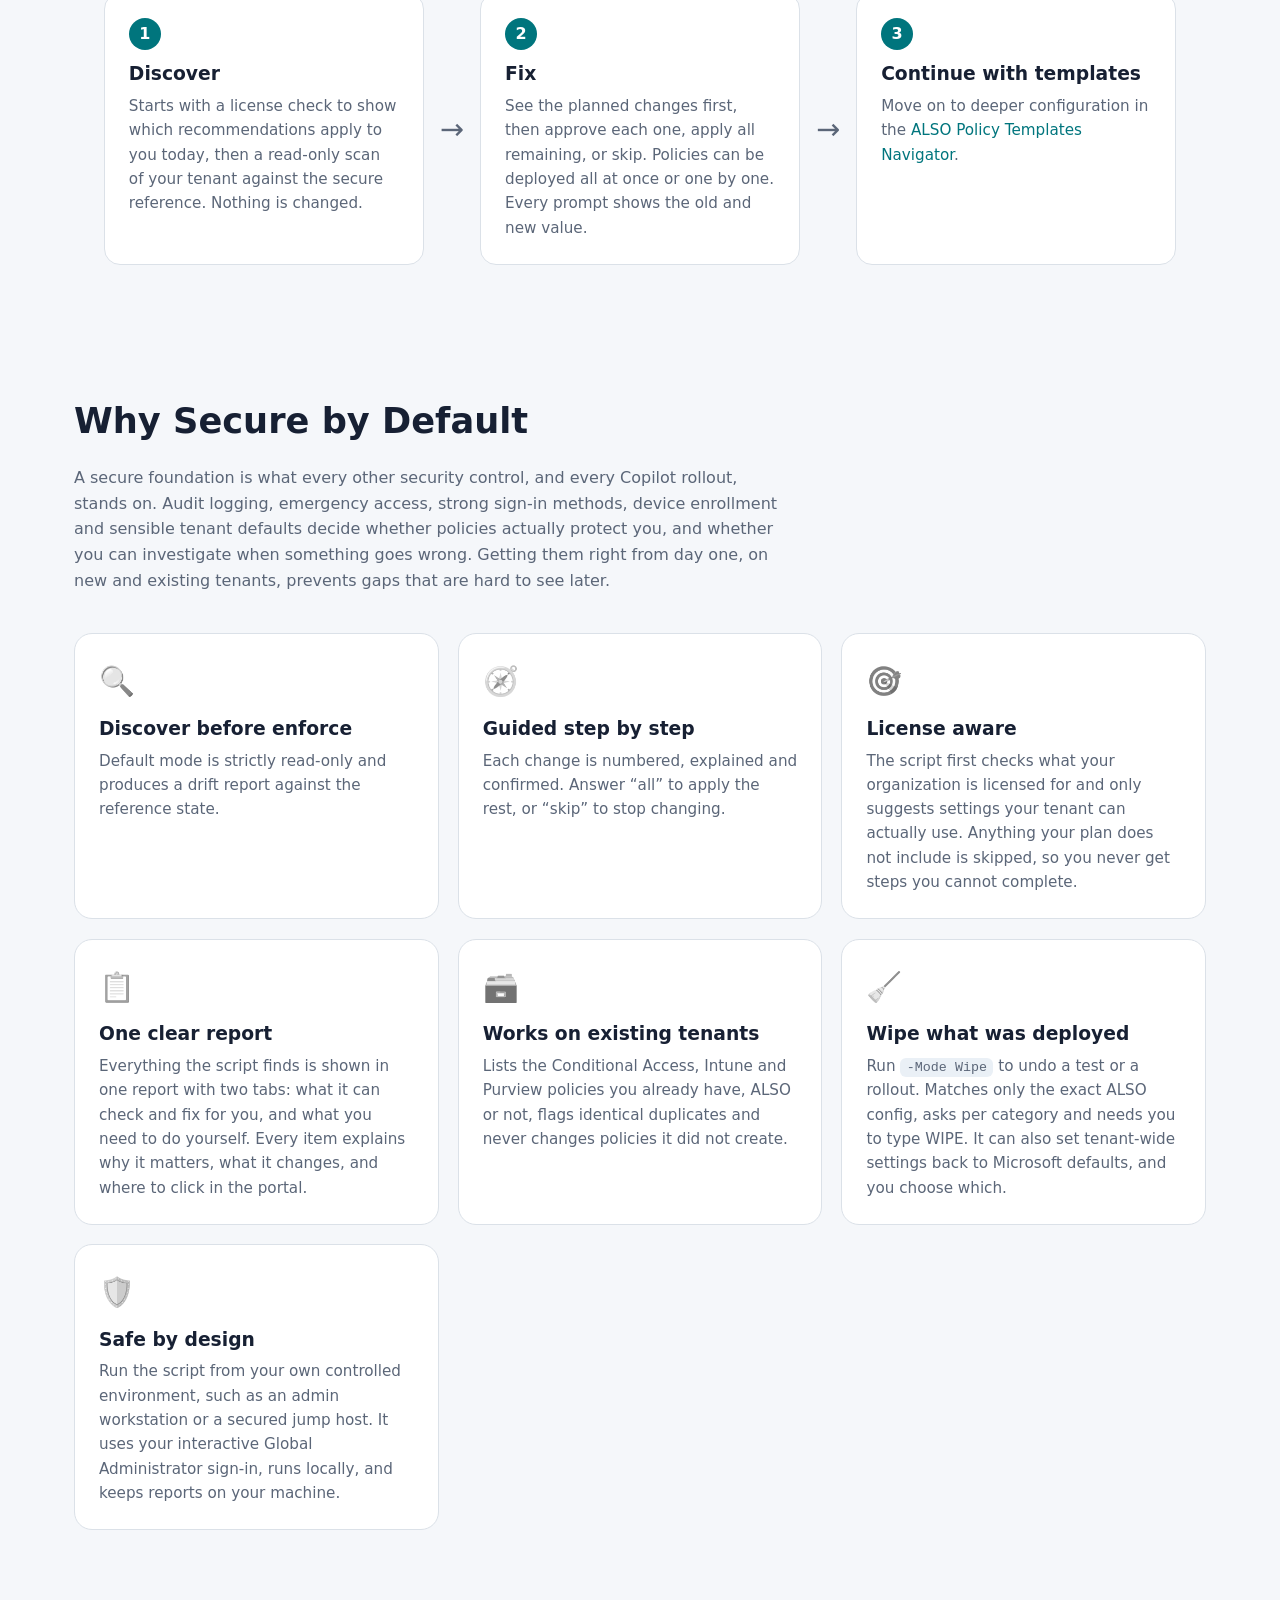
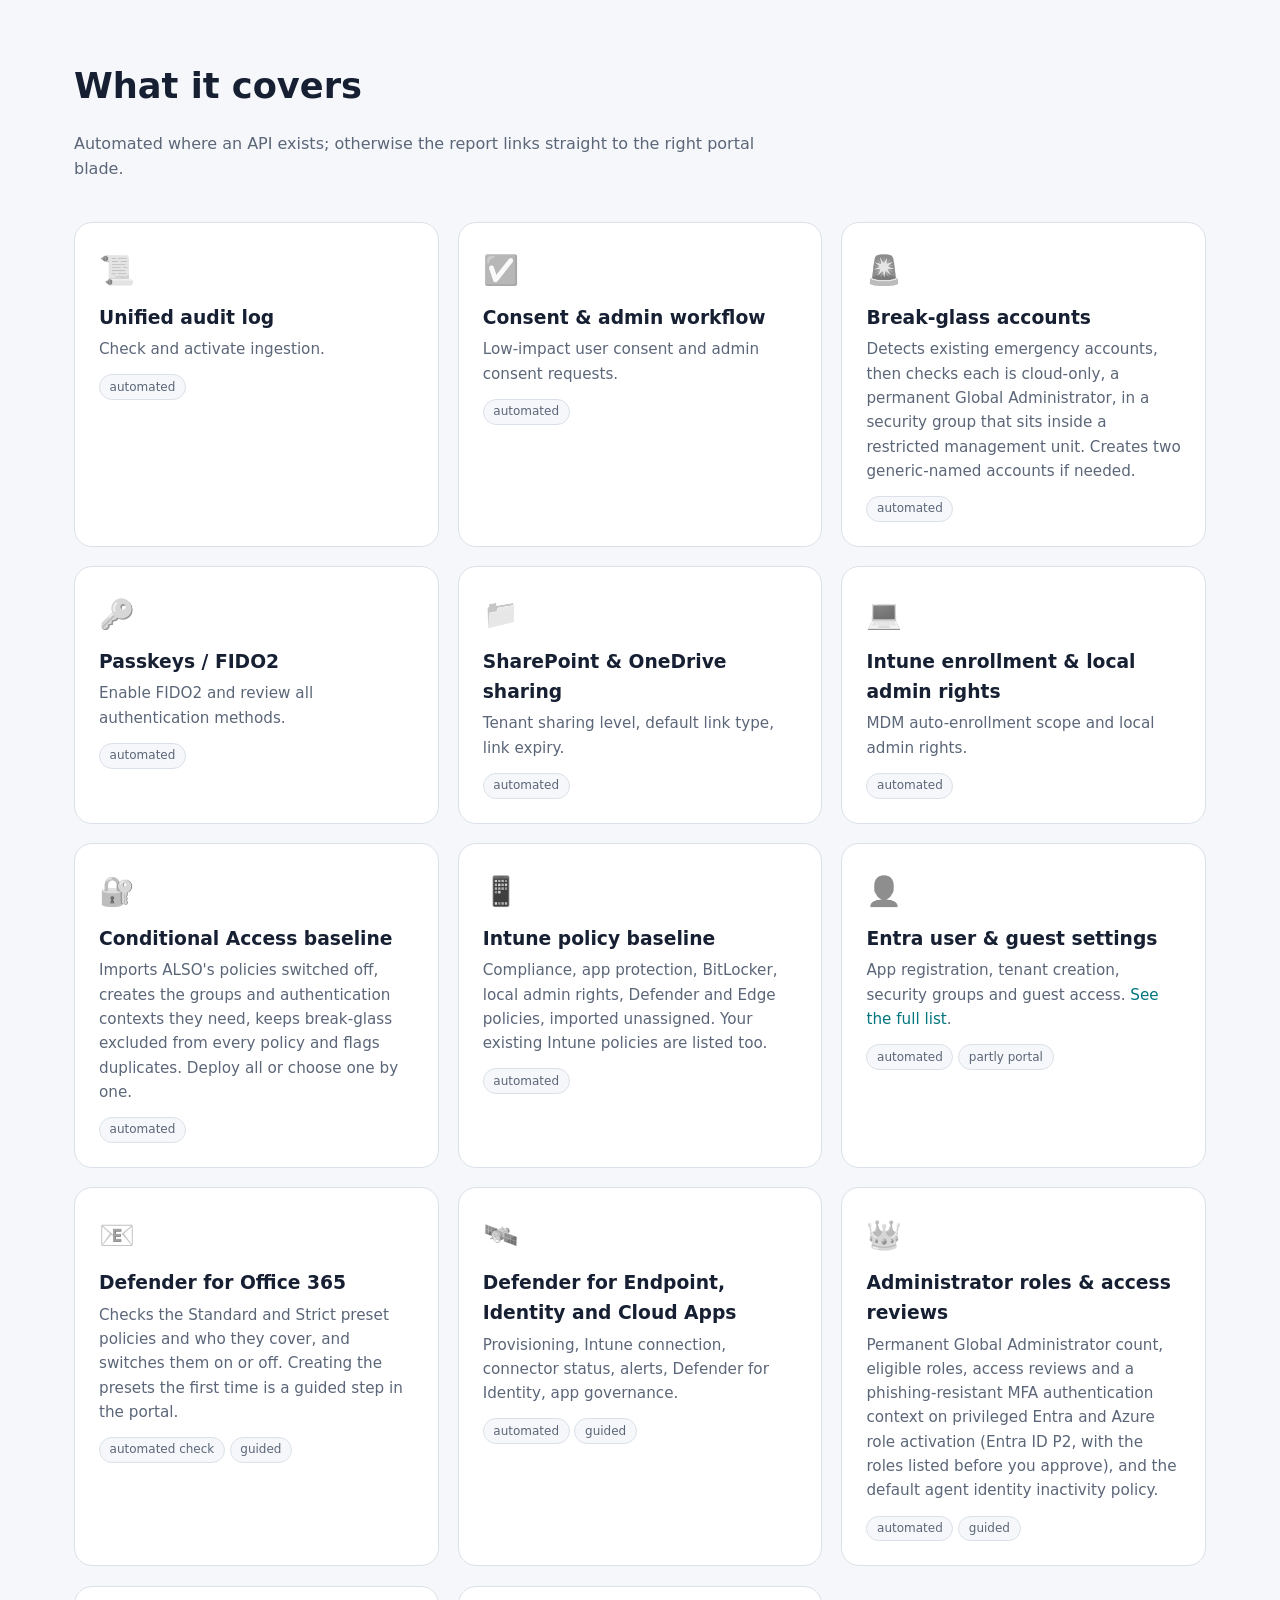
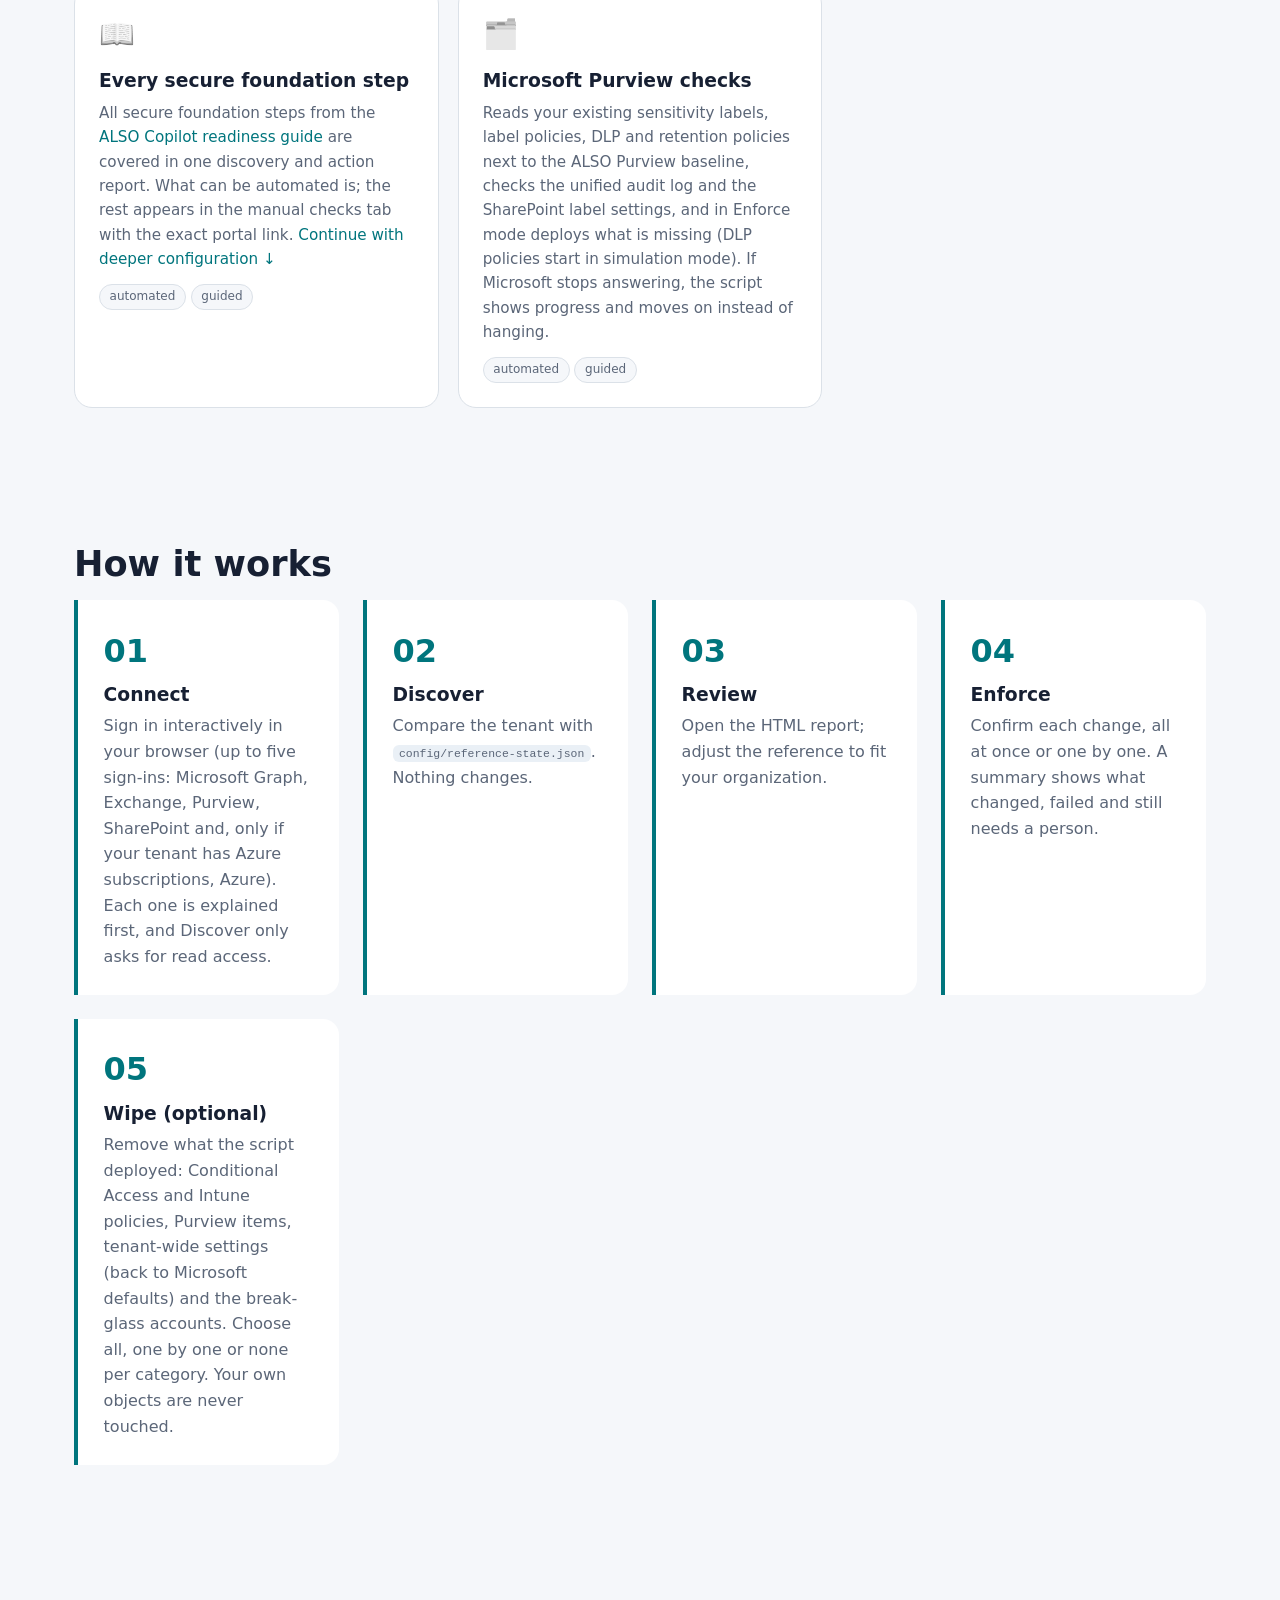
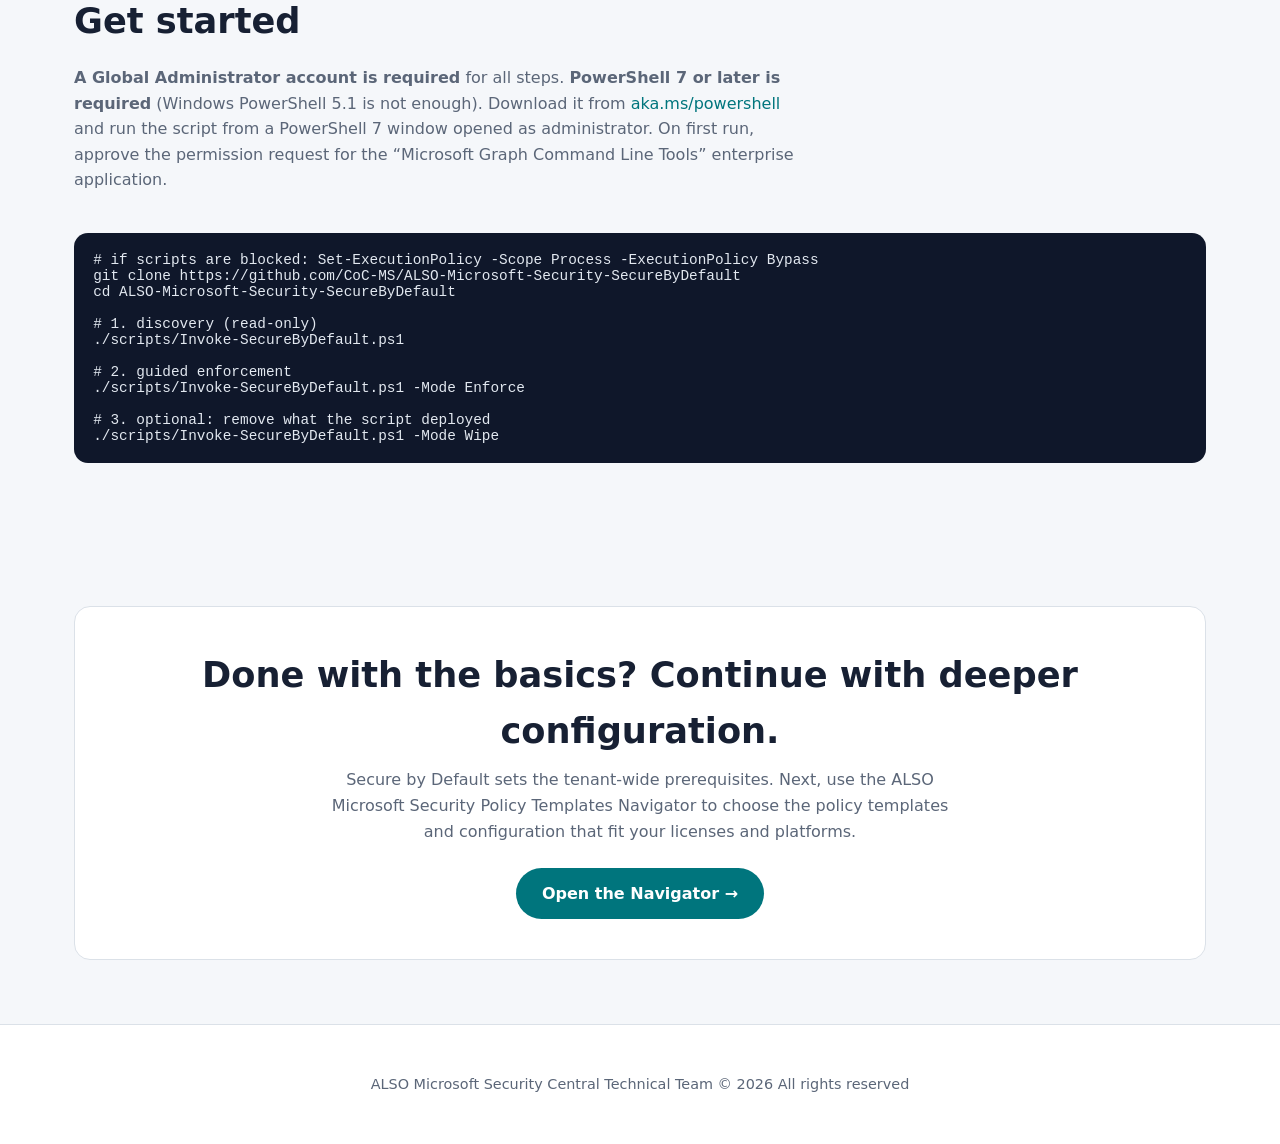
==== commit 60e21607: "Site: fix broken card (nested links) Co-authored-by: Copilot App <223556219+Copilot@users.noreply.gi" ====
--- a/docs/index.html
+++ b/docs/index.html
@@ -85,7 +85,7 @@
     <div class="card reveal"><div class="ic">📧</div><h3>Defender for Office 365</h3><p>Checks the Standard and Strict preset policies and who they cover, and switches them on or off. Creating the presets the first time is a guided step in the portal.</p><span class="tag auto">automated check</span><span class="tag man">guided</span></div>
     <div class="card reveal"><div class="ic">🛰️</div><h3>Defender for Endpoint, Identity and Cloud Apps</h3><p>Provisioning, Intune connection, connector status, alerts, Defender for Identity, app governance.</p><span class="tag auto">automated</span><span class="tag man">guided</span></div>
     <div class="card reveal"><div class="ic">👑</div><h3>Administrator roles &amp; access reviews</h3><p>Permanent Global Administrator count, eligible roles, access reviews and a phishing-resistant MFA authentication context on privileged Entra and Azure role activation (Entra ID P2, with the roles listed before you approve), and the default agent identity inactivity policy.</p><span class="tag auto">automated</span><span class="tag man">guided</span></div>
-    <a class="card reveal" href="#next" style="display:block;color:inherit;text-decoration:none"><div class="ic">📖</div><h3>Every secure foundation step</h3><p>All secure foundation steps from the <a href="https://coc-ms.github.io/ALSO-Microsoft-Security-Fundamentals-and-Copilot-Readiness/" target="_blank" rel="noopener">ALSO Copilot readiness guide</a> are covered in one discovery and action report. What can be automated is; the rest appears in the manual checks tab with the exact portal link.</p><span class="tag auto">automated</span><span class="tag man">guided</span></a>
+    <div class="card reveal"><div class="ic">📖</div><h3>Every secure foundation step</h3><p>All secure foundation steps from the <a href="https://coc-ms.github.io/ALSO-Microsoft-Security-Fundamentals-and-Copilot-Readiness/" target="_blank" rel="noopener">ALSO Copilot readiness guide</a> are covered in one discovery and action report. What can be automated is; the rest appears in the manual checks tab with the exact portal link. <a href="#next">Continue with deeper configuration &darr;</a></p><span class="tag auto">automated</span><span class="tag man">guided</span></div>
     <div class="card reveal"><div class="ic">🗂️</div><h3>Microsoft Purview checks</h3><p>Reads your existing sensitivity labels, label policies, DLP and retention policies next to the ALSO Purview baseline, checks the unified audit log and the SharePoint label settings, and in Enforce mode deploys what is missing (DLP policies start in simulation mode). If Microsoft stops answering, the script shows progress and moves on instead of hanging.</p><span class="tag auto">automated</span><span class="tag man">guided</span></div>
   </div>
 </section>
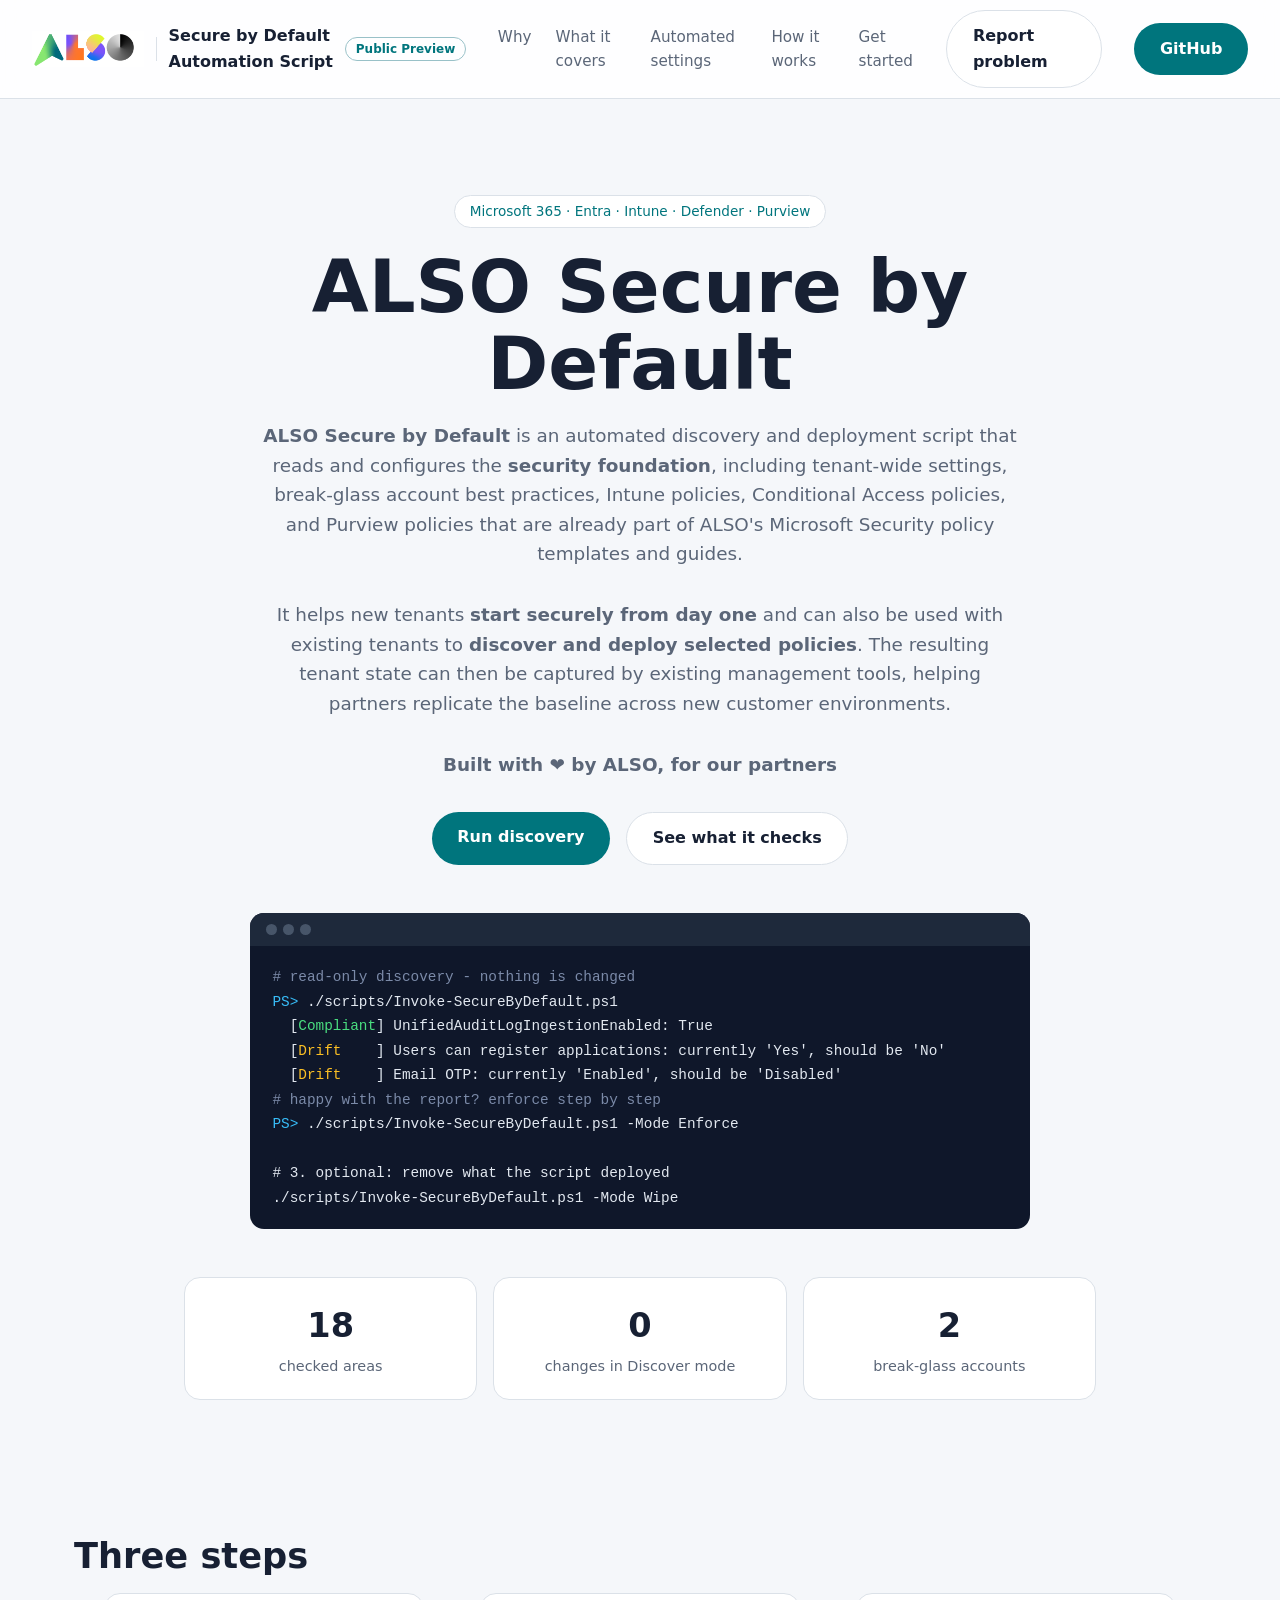
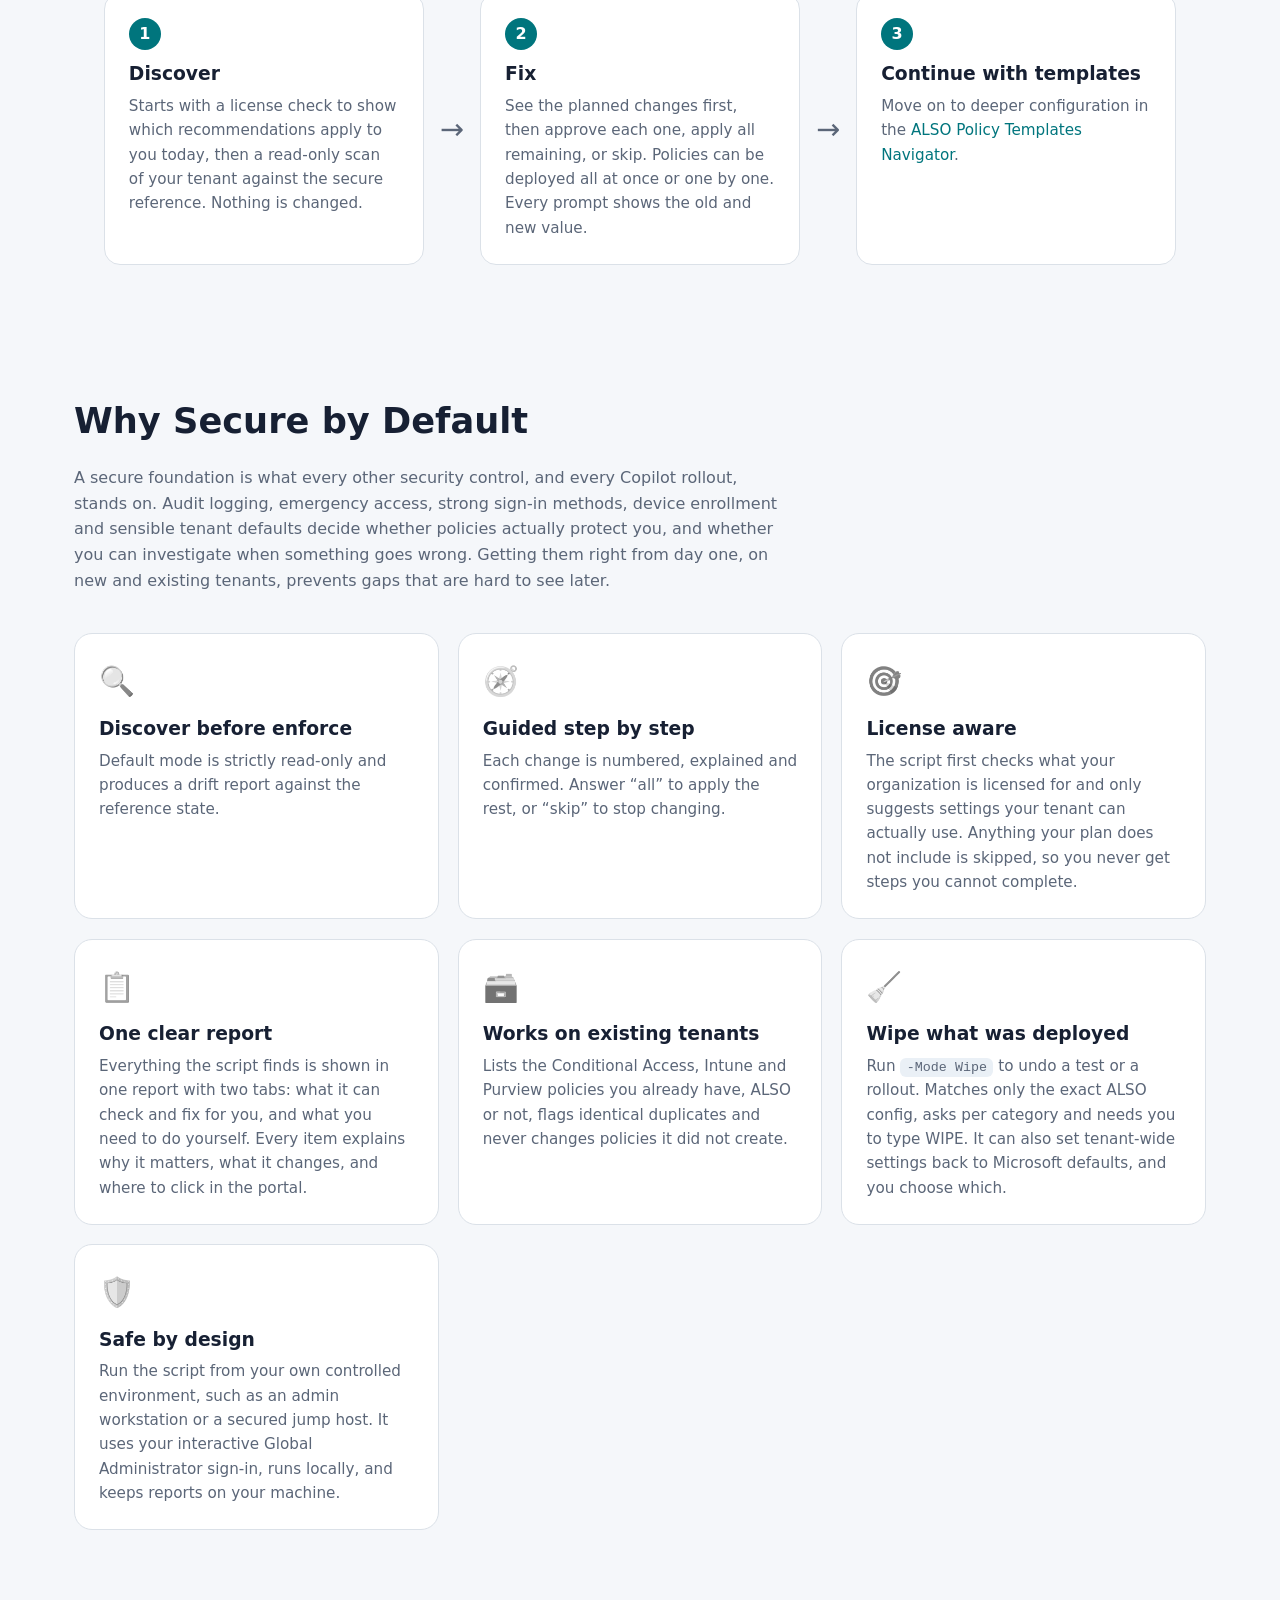
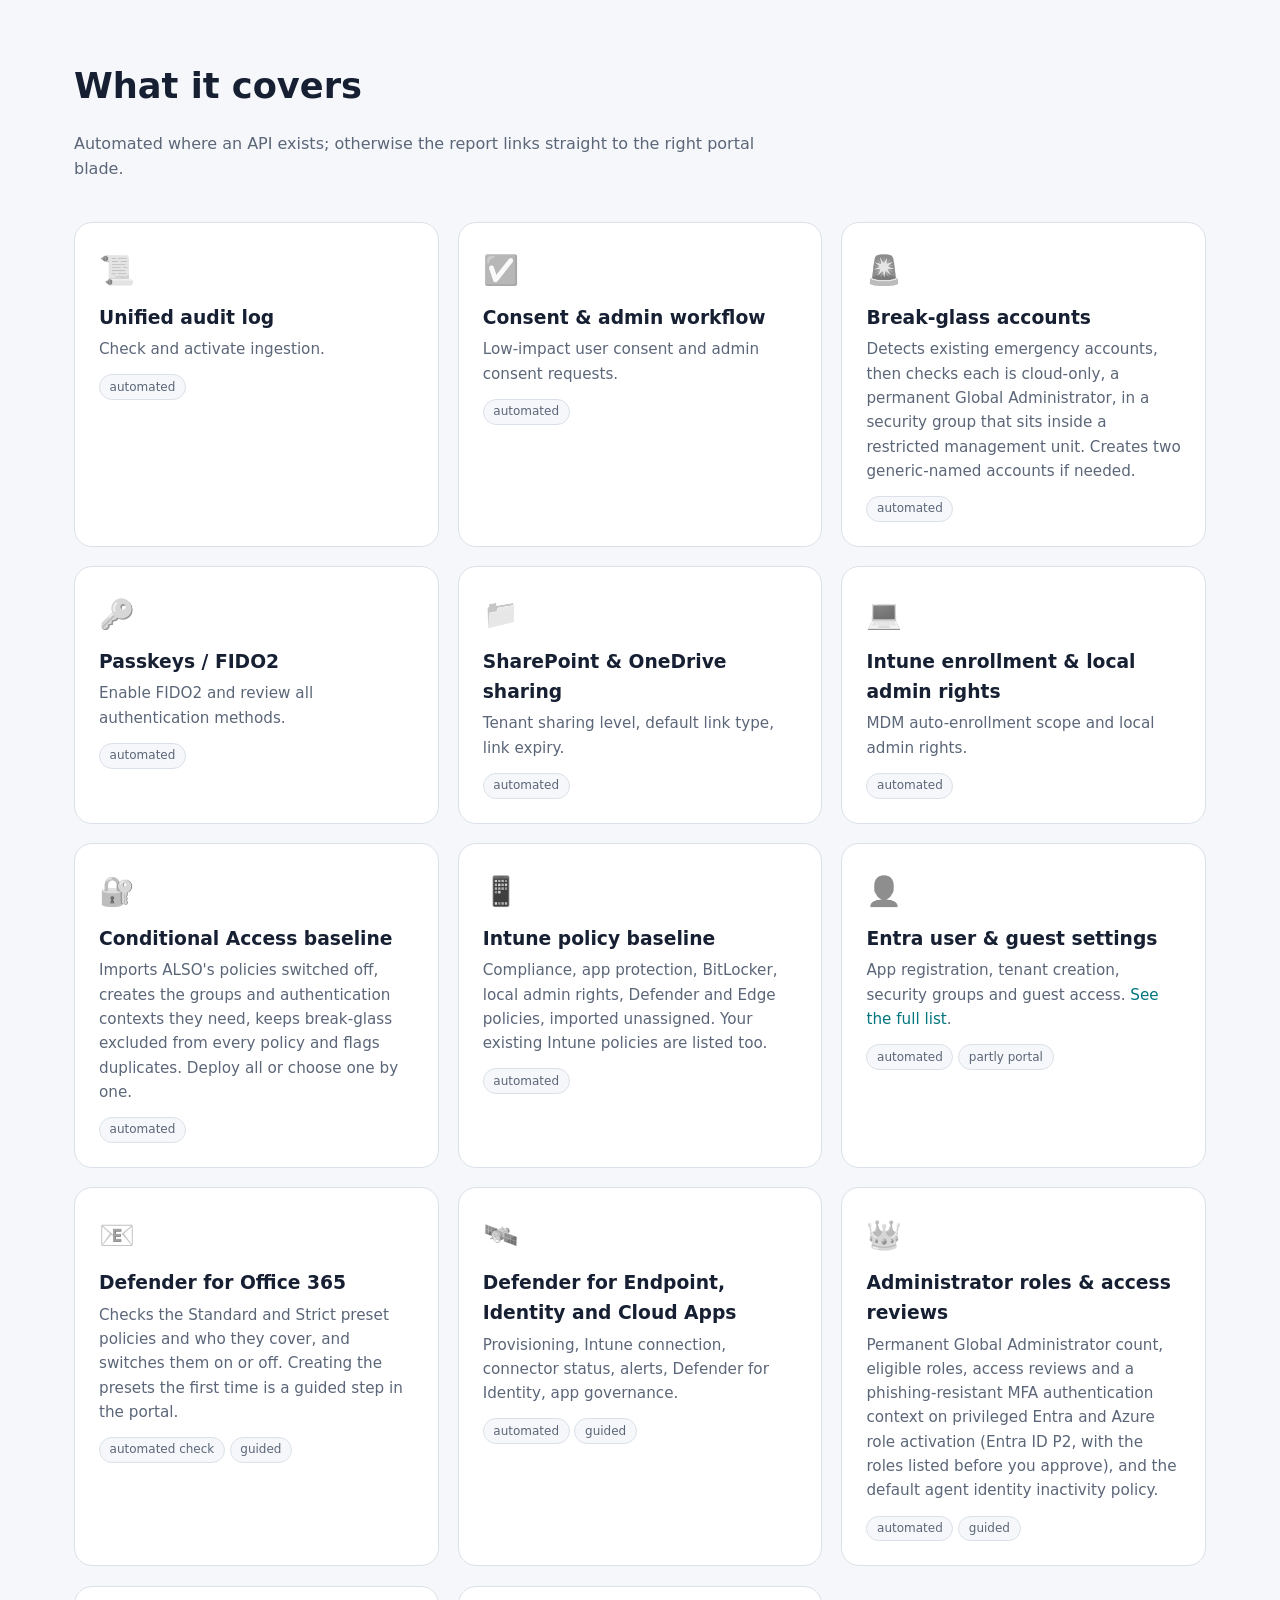
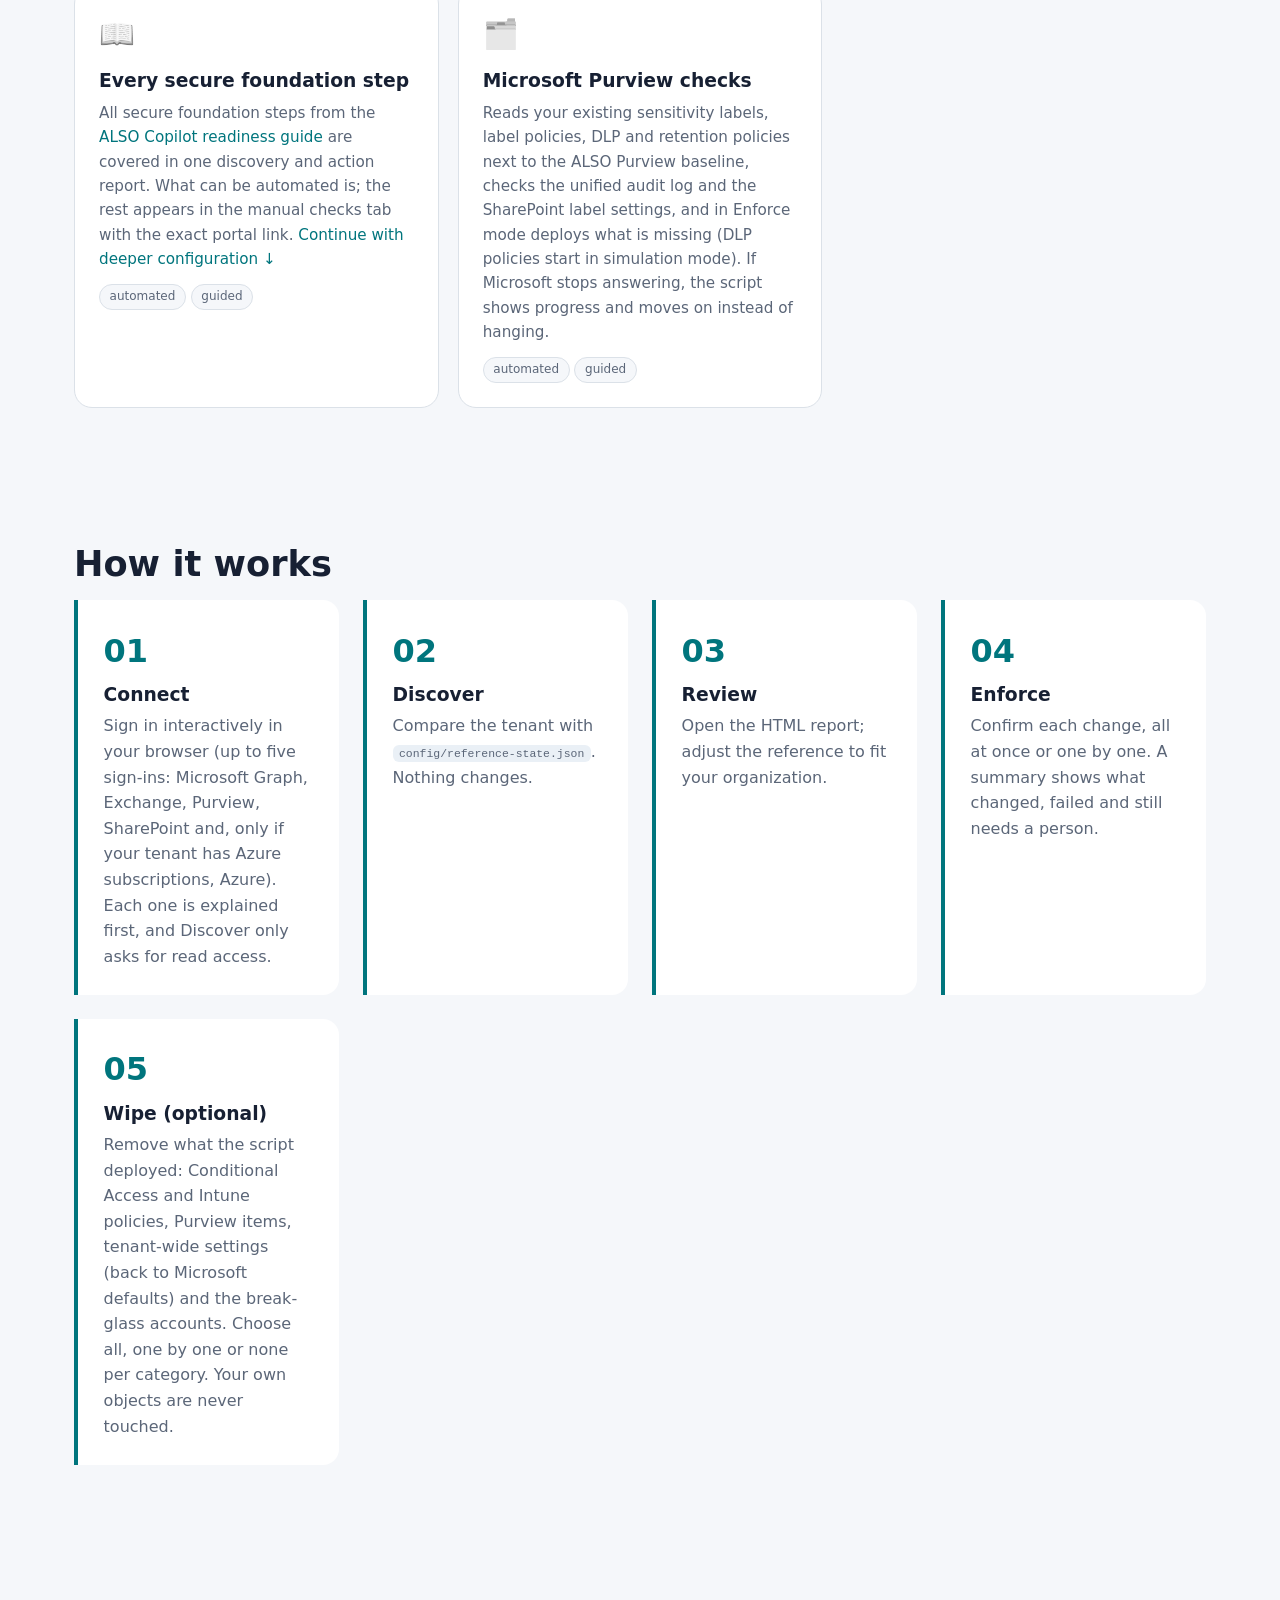
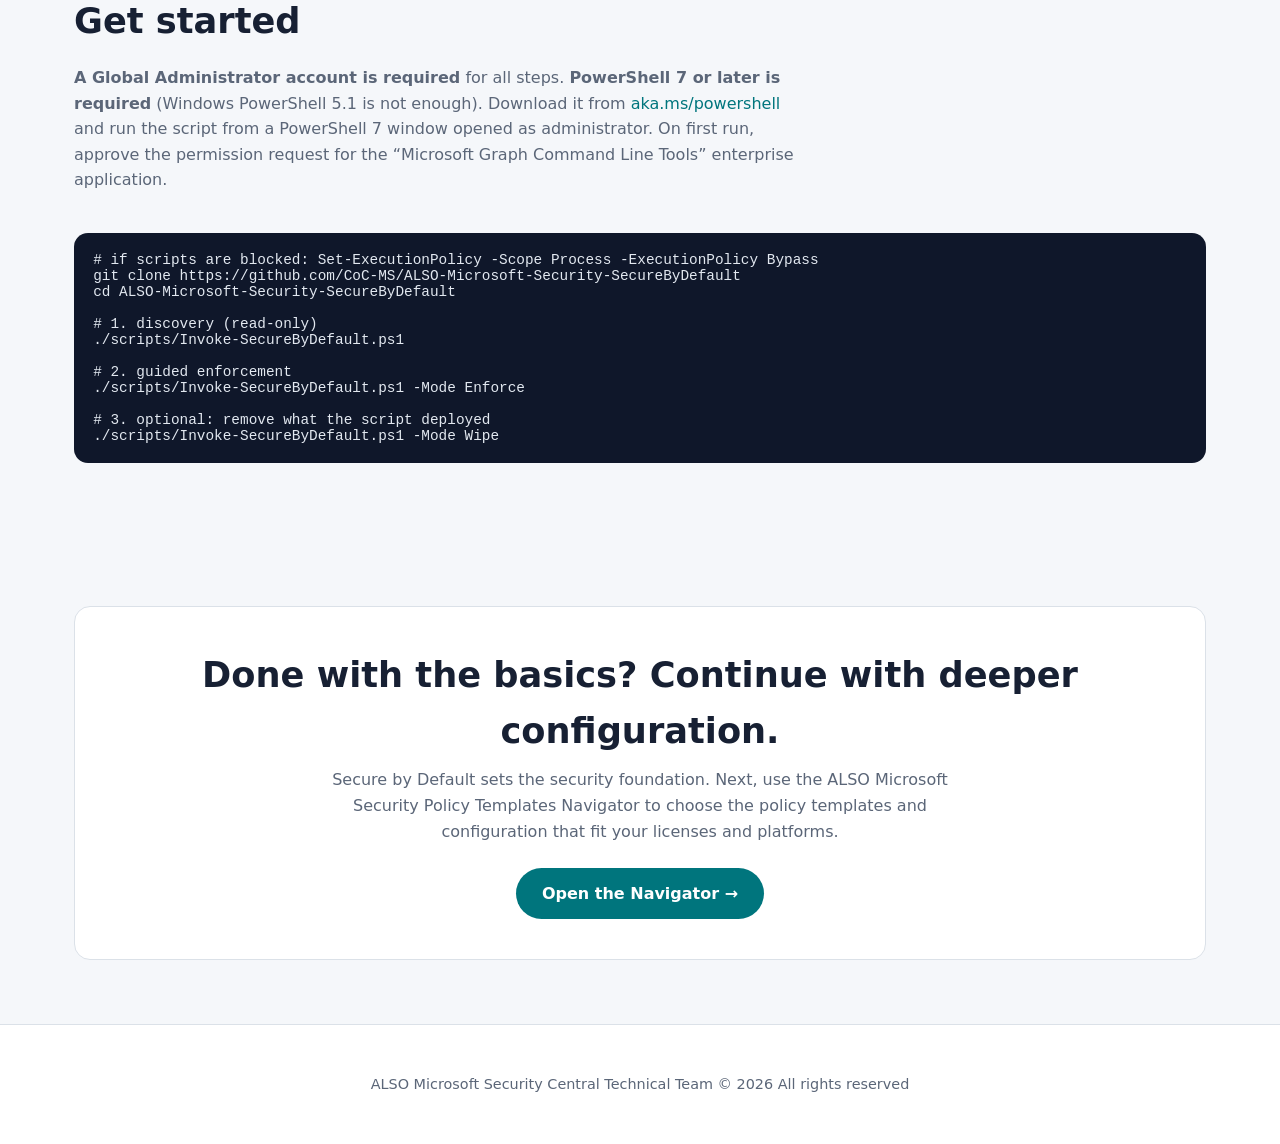
==== commit 910fc3d6: "Site: update next-step text Co-authored-by: Copilot App <223556219+Copilot@users.noreply.github.com>" ====
--- a/docs/index.html
+++ b/docs/index.html
@@ -120,7 +120,7 @@
 <section id="next">
   <div class="next-box reveal">
     <h2>Done with the basics? Continue with deeper configuration.</h2>
-    <p>Secure by Default sets the tenant-wide prerequisites. Next, use the ALSO Microsoft Security Policy Templates Navigator to choose the policy templates and configuration that fit your licenses and platforms.</p>
+    <p>Secure by Default sets the security foundation. Next, use the ALSO Microsoft Security Policy Templates Navigator to choose the policy templates and configuration that fit your licenses and platforms.</p>
     <a class="btn" href="https://coc-ms.github.io/ALSO-security-policy-templates-navigator/">Open the Navigator &rarr;</a>
   </div>
 </section>
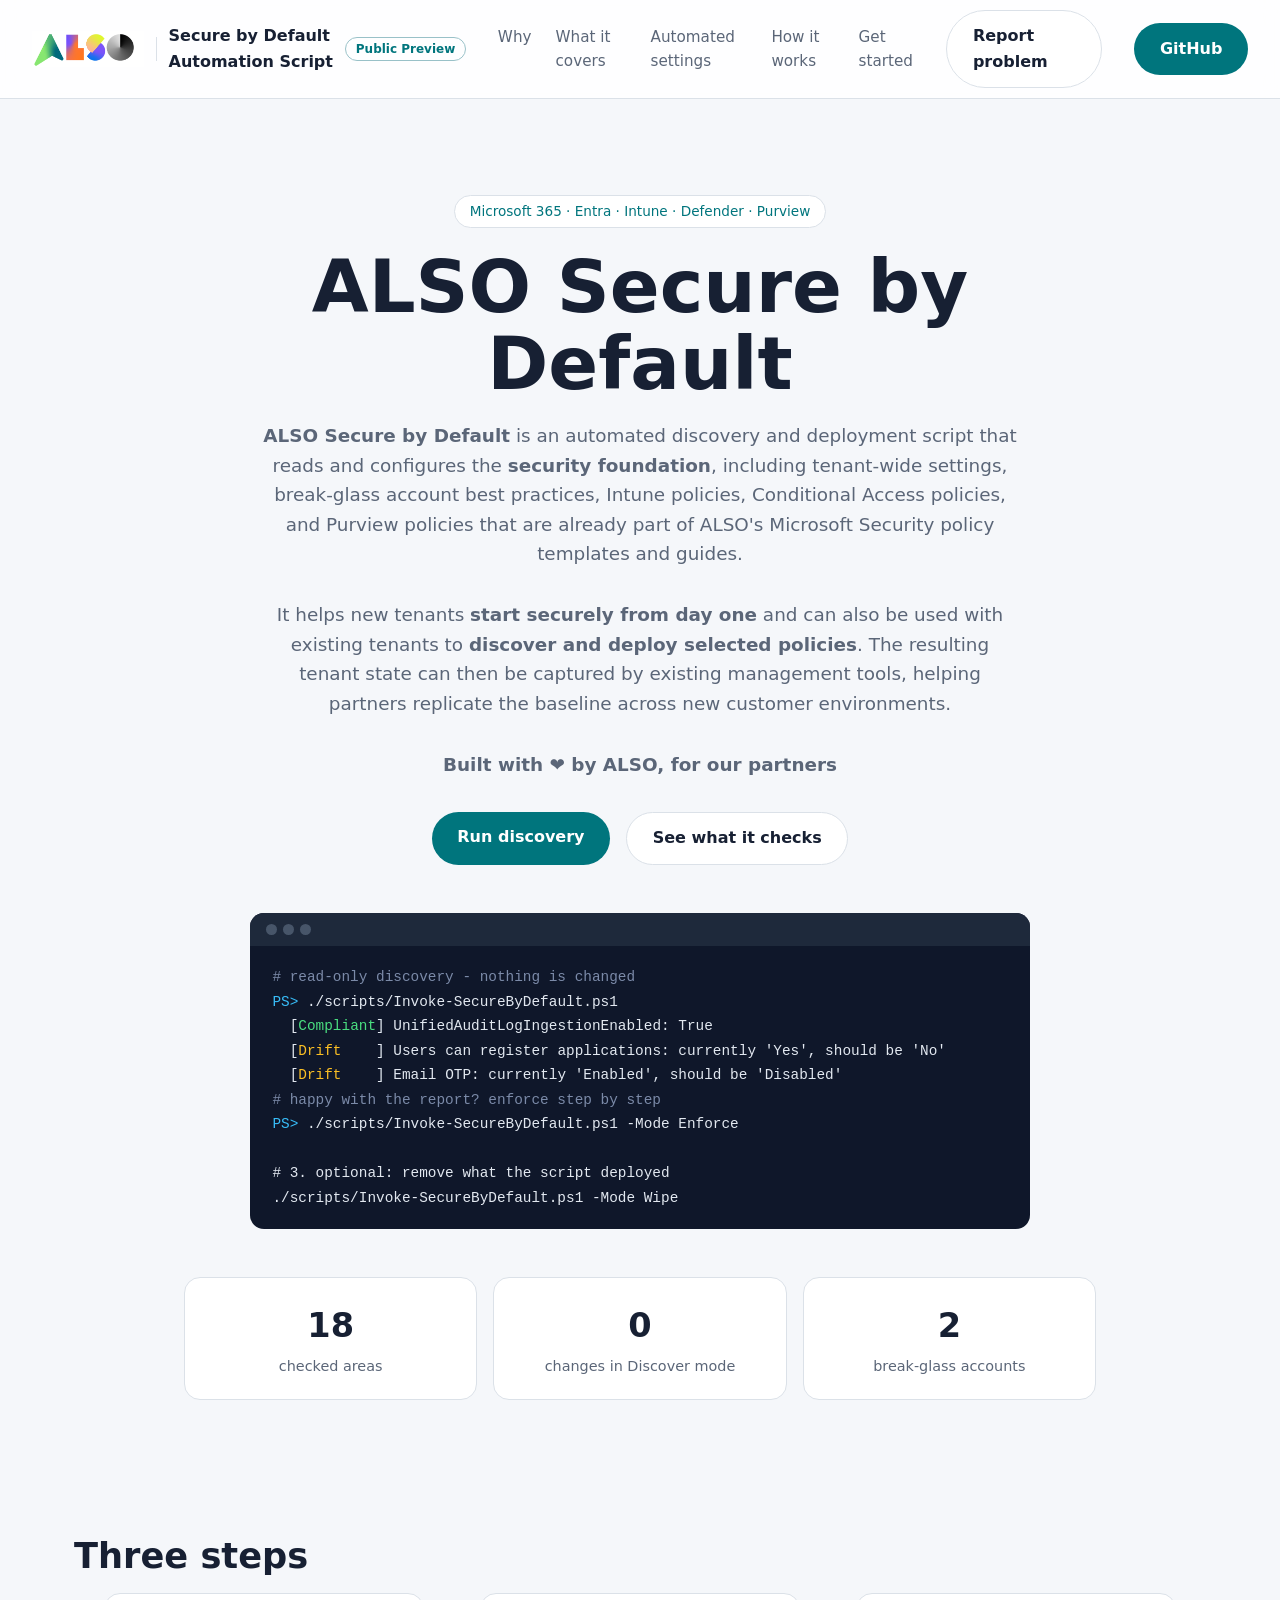
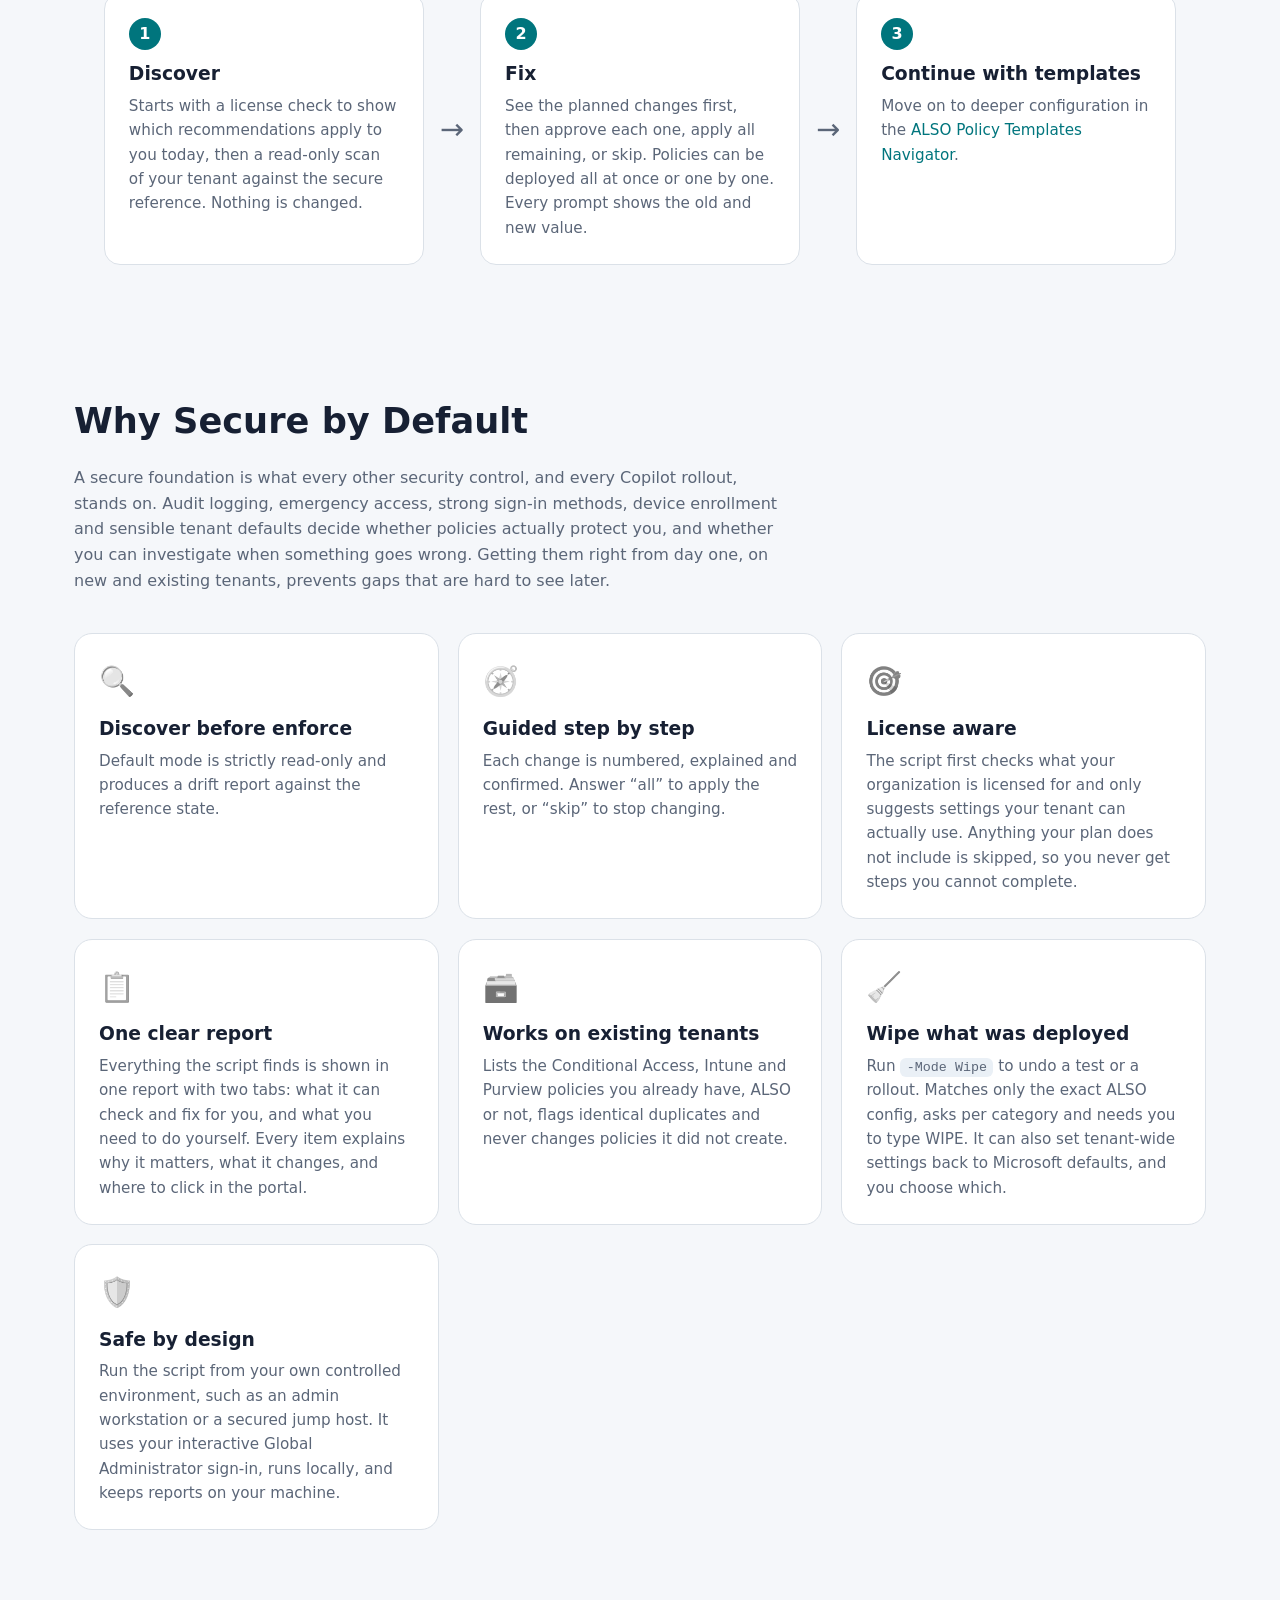
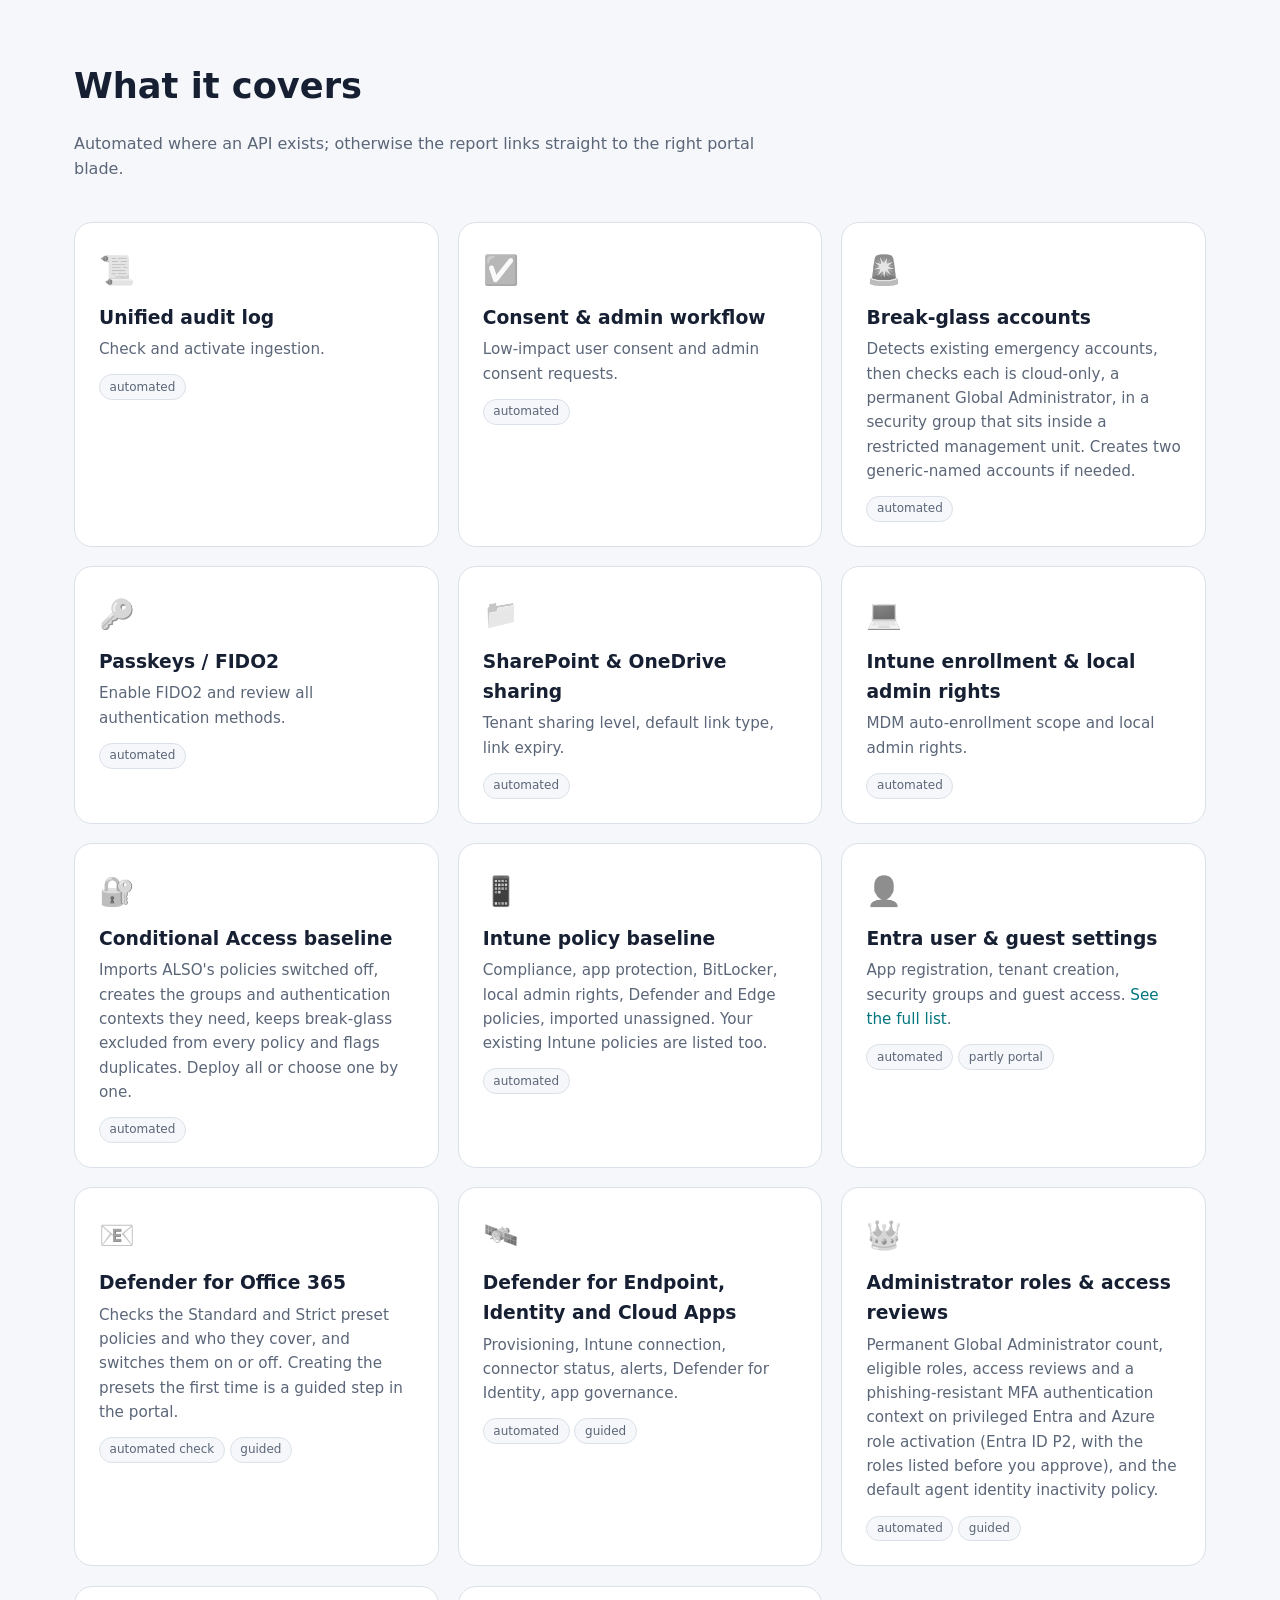
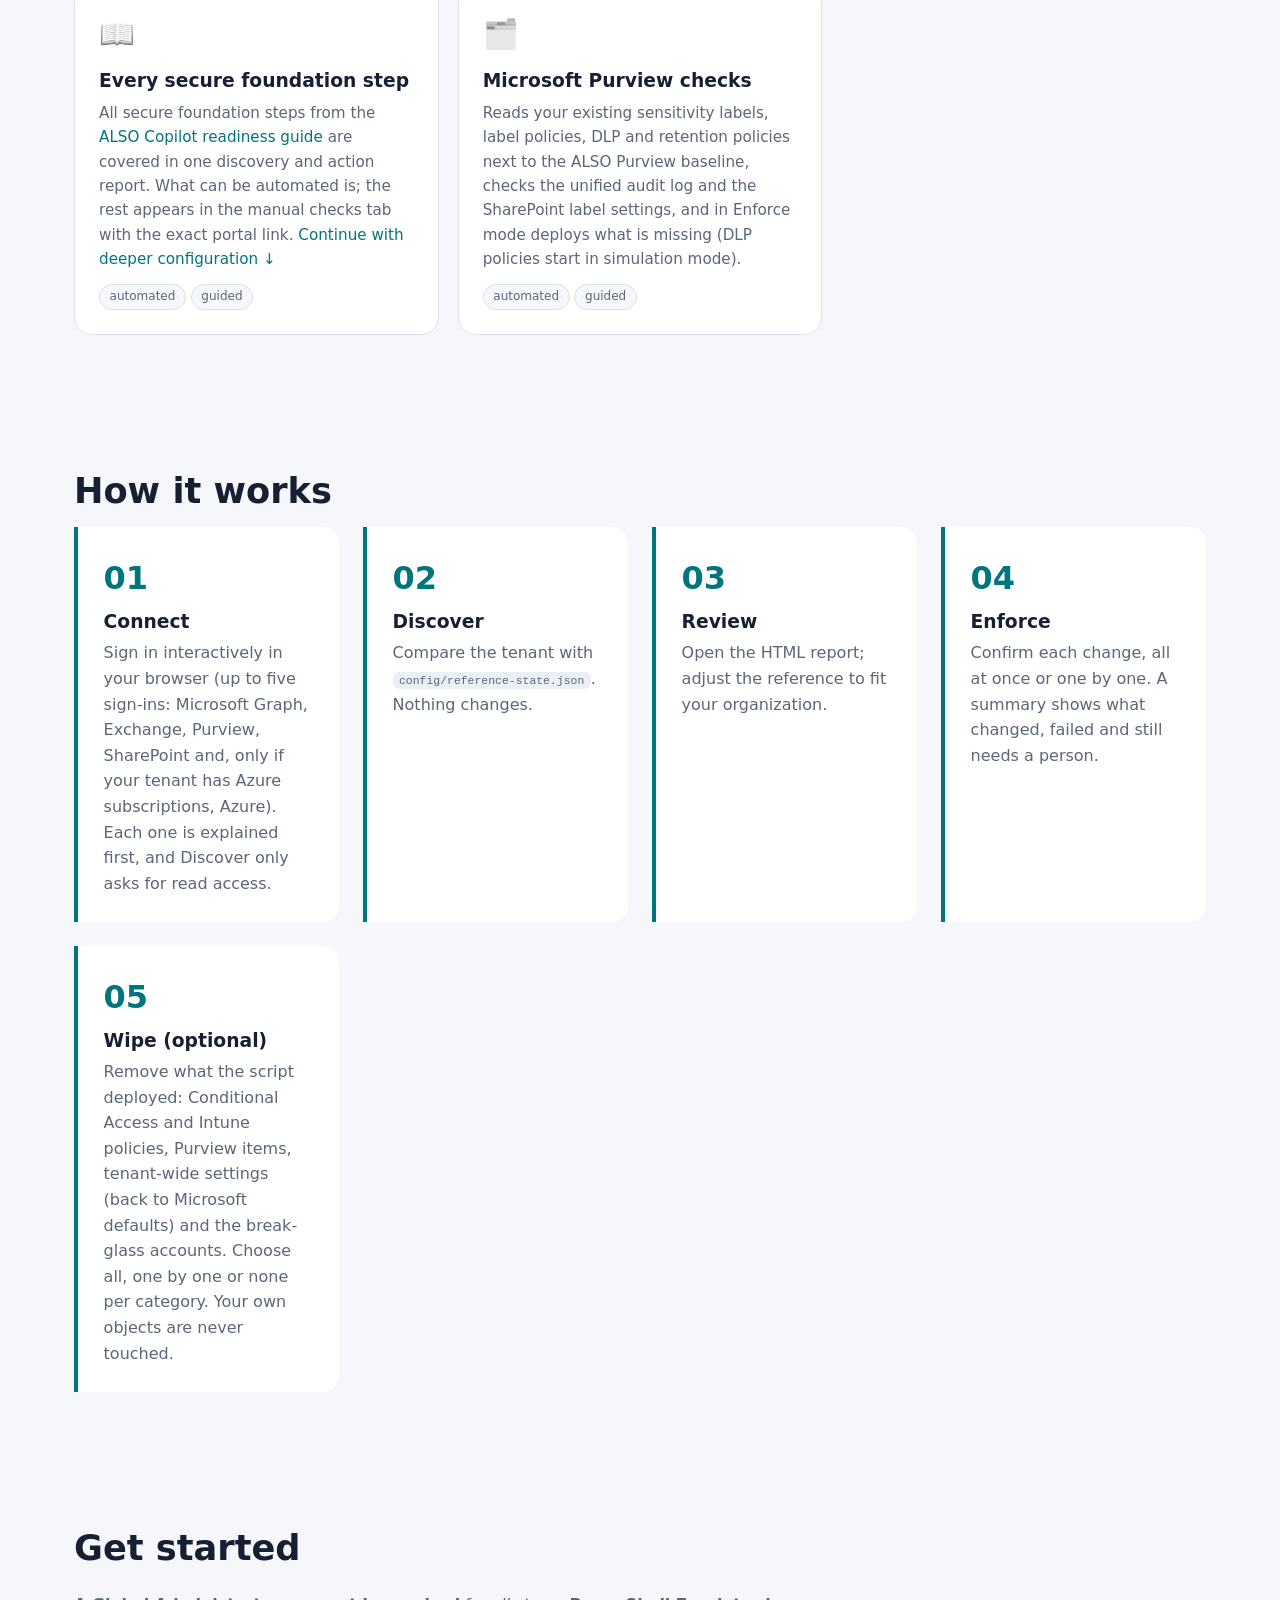
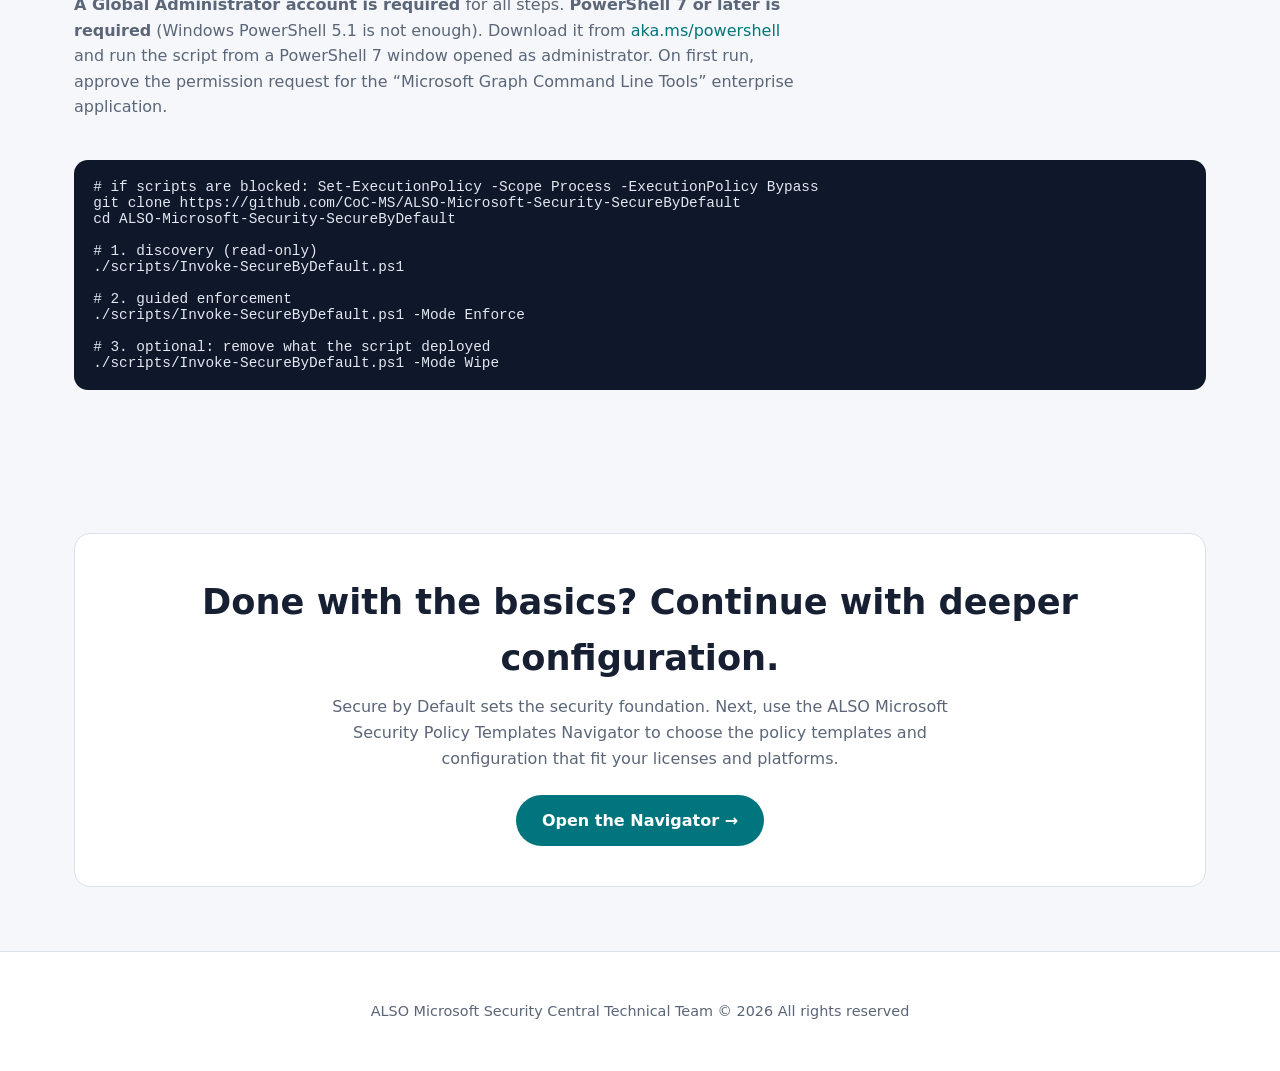
==== commit 2e029172: "Site: trim Purview card Co-authored-by: Copilot App <223556219+Copilot@users.noreply.github.com>" ====
--- a/docs/index.html
+++ b/docs/index.html
@@ -86,7 +86,7 @@
     <div class="card reveal"><div class="ic">🛰️</div><h3>Defender for Endpoint, Identity and Cloud Apps</h3><p>Provisioning, Intune connection, connector status, alerts, Defender for Identity, app governance.</p><span class="tag auto">automated</span><span class="tag man">guided</span></div>
     <div class="card reveal"><div class="ic">👑</div><h3>Administrator roles &amp; access reviews</h3><p>Permanent Global Administrator count, eligible roles, access reviews and a phishing-resistant MFA authentication context on privileged Entra and Azure role activation (Entra ID P2, with the roles listed before you approve), and the default agent identity inactivity policy.</p><span class="tag auto">automated</span><span class="tag man">guided</span></div>
     <div class="card reveal"><div class="ic">📖</div><h3>Every secure foundation step</h3><p>All secure foundation steps from the <a href="https://coc-ms.github.io/ALSO-Microsoft-Security-Fundamentals-and-Copilot-Readiness/" target="_blank" rel="noopener">ALSO Copilot readiness guide</a> are covered in one discovery and action report. What can be automated is; the rest appears in the manual checks tab with the exact portal link. <a href="#next">Continue with deeper configuration &darr;</a></p><span class="tag auto">automated</span><span class="tag man">guided</span></div>
-    <div class="card reveal"><div class="ic">🗂️</div><h3>Microsoft Purview checks</h3><p>Reads your existing sensitivity labels, label policies, DLP and retention policies next to the ALSO Purview baseline, checks the unified audit log and the SharePoint label settings, and in Enforce mode deploys what is missing (DLP policies start in simulation mode). If Microsoft stops answering, the script shows progress and moves on instead of hanging.</p><span class="tag auto">automated</span><span class="tag man">guided</span></div>
+    <div class="card reveal"><div class="ic">🗂️</div><h3>Microsoft Purview checks</h3><p>Reads your existing sensitivity labels, label policies, DLP and retention policies next to the ALSO Purview baseline, checks the unified audit log and the SharePoint label settings, and in Enforce mode deploys what is missing (DLP policies start in simulation mode).</p><span class="tag auto">automated</span><span class="tag man">guided</span></div>
   </div>
 </section>
 
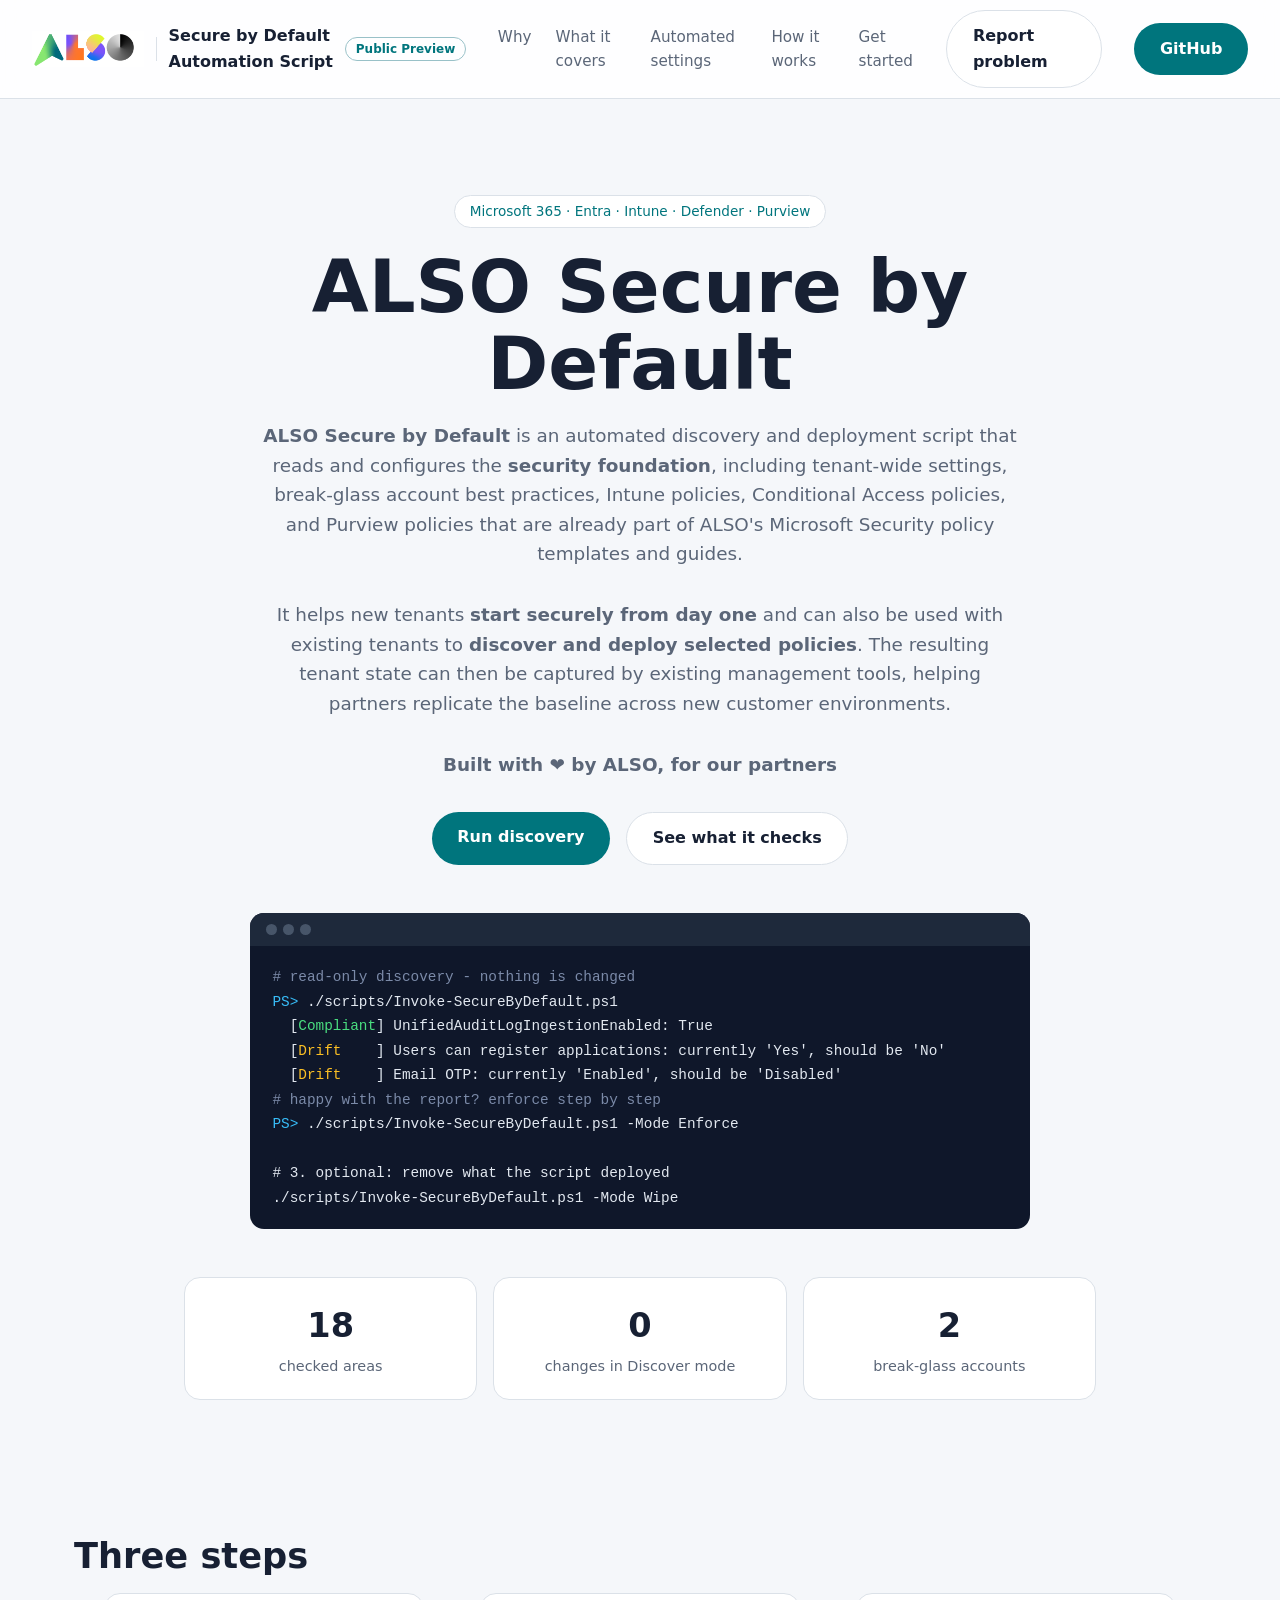
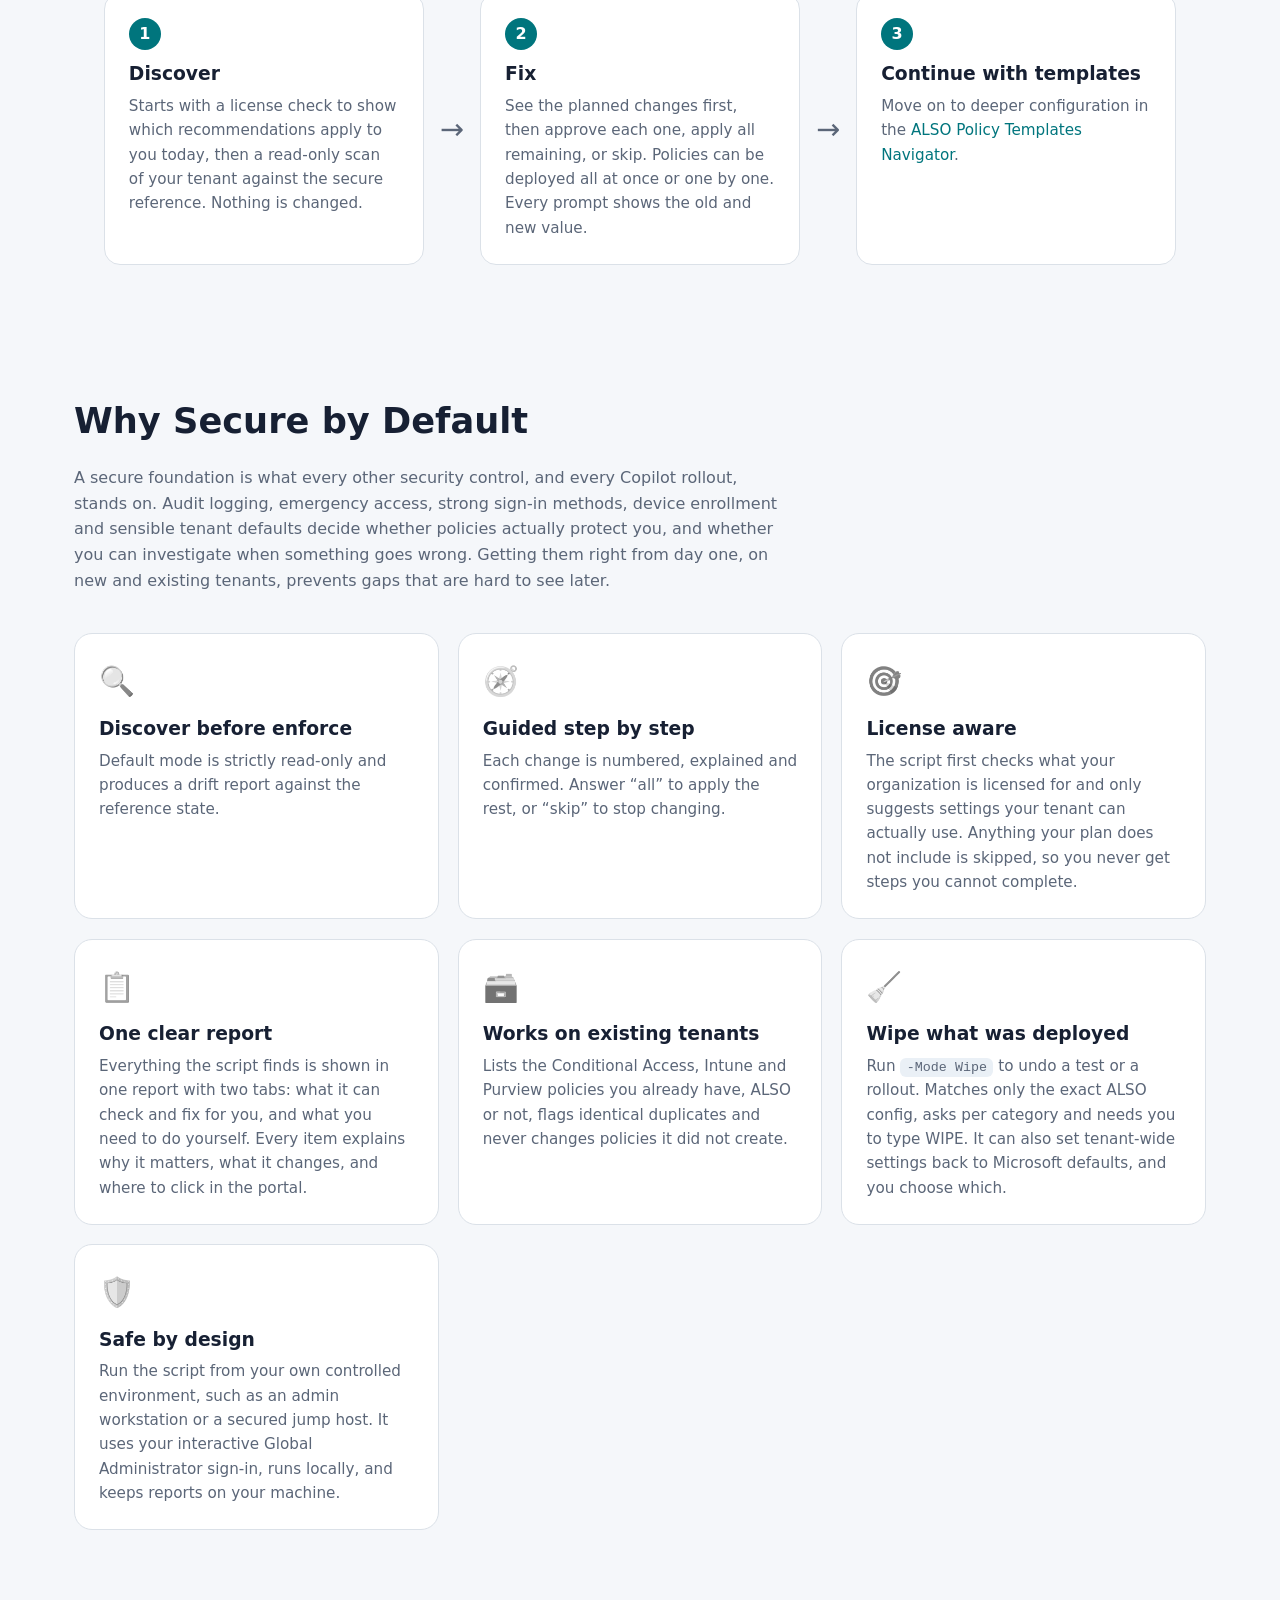
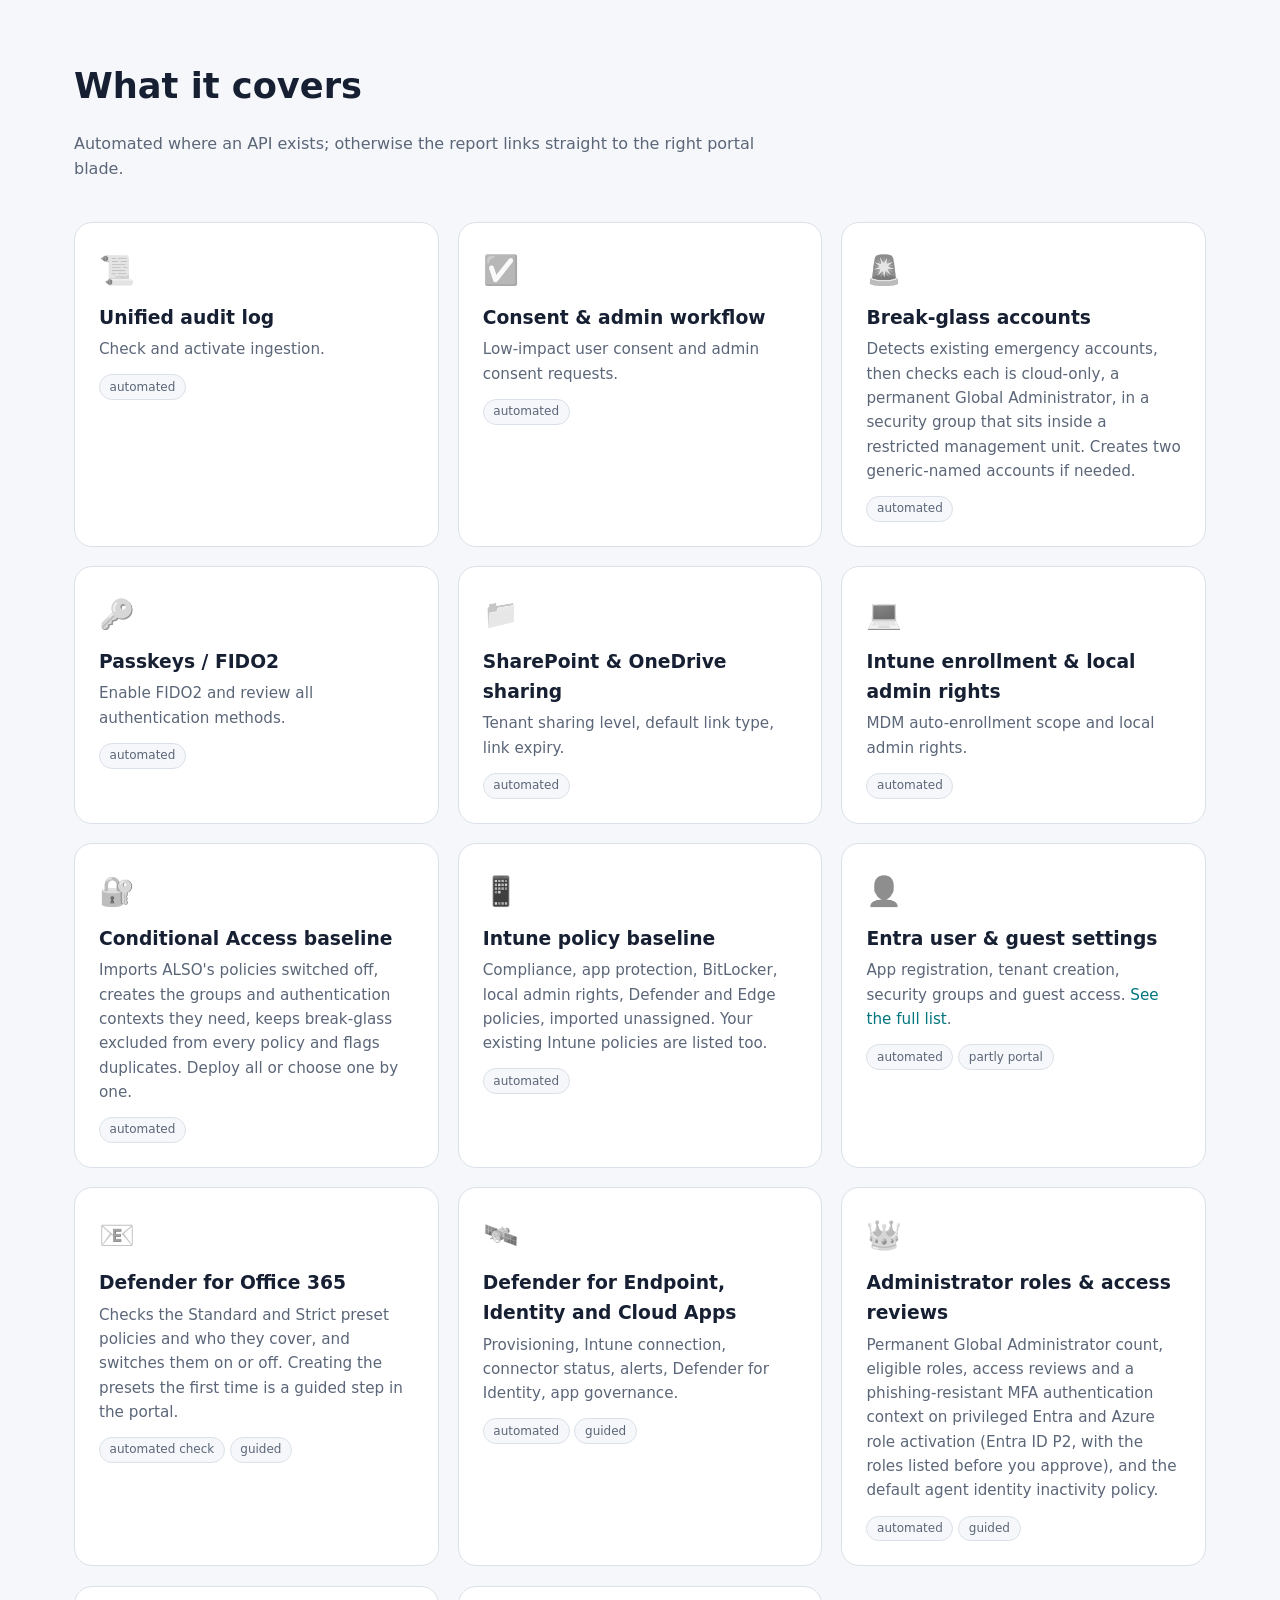
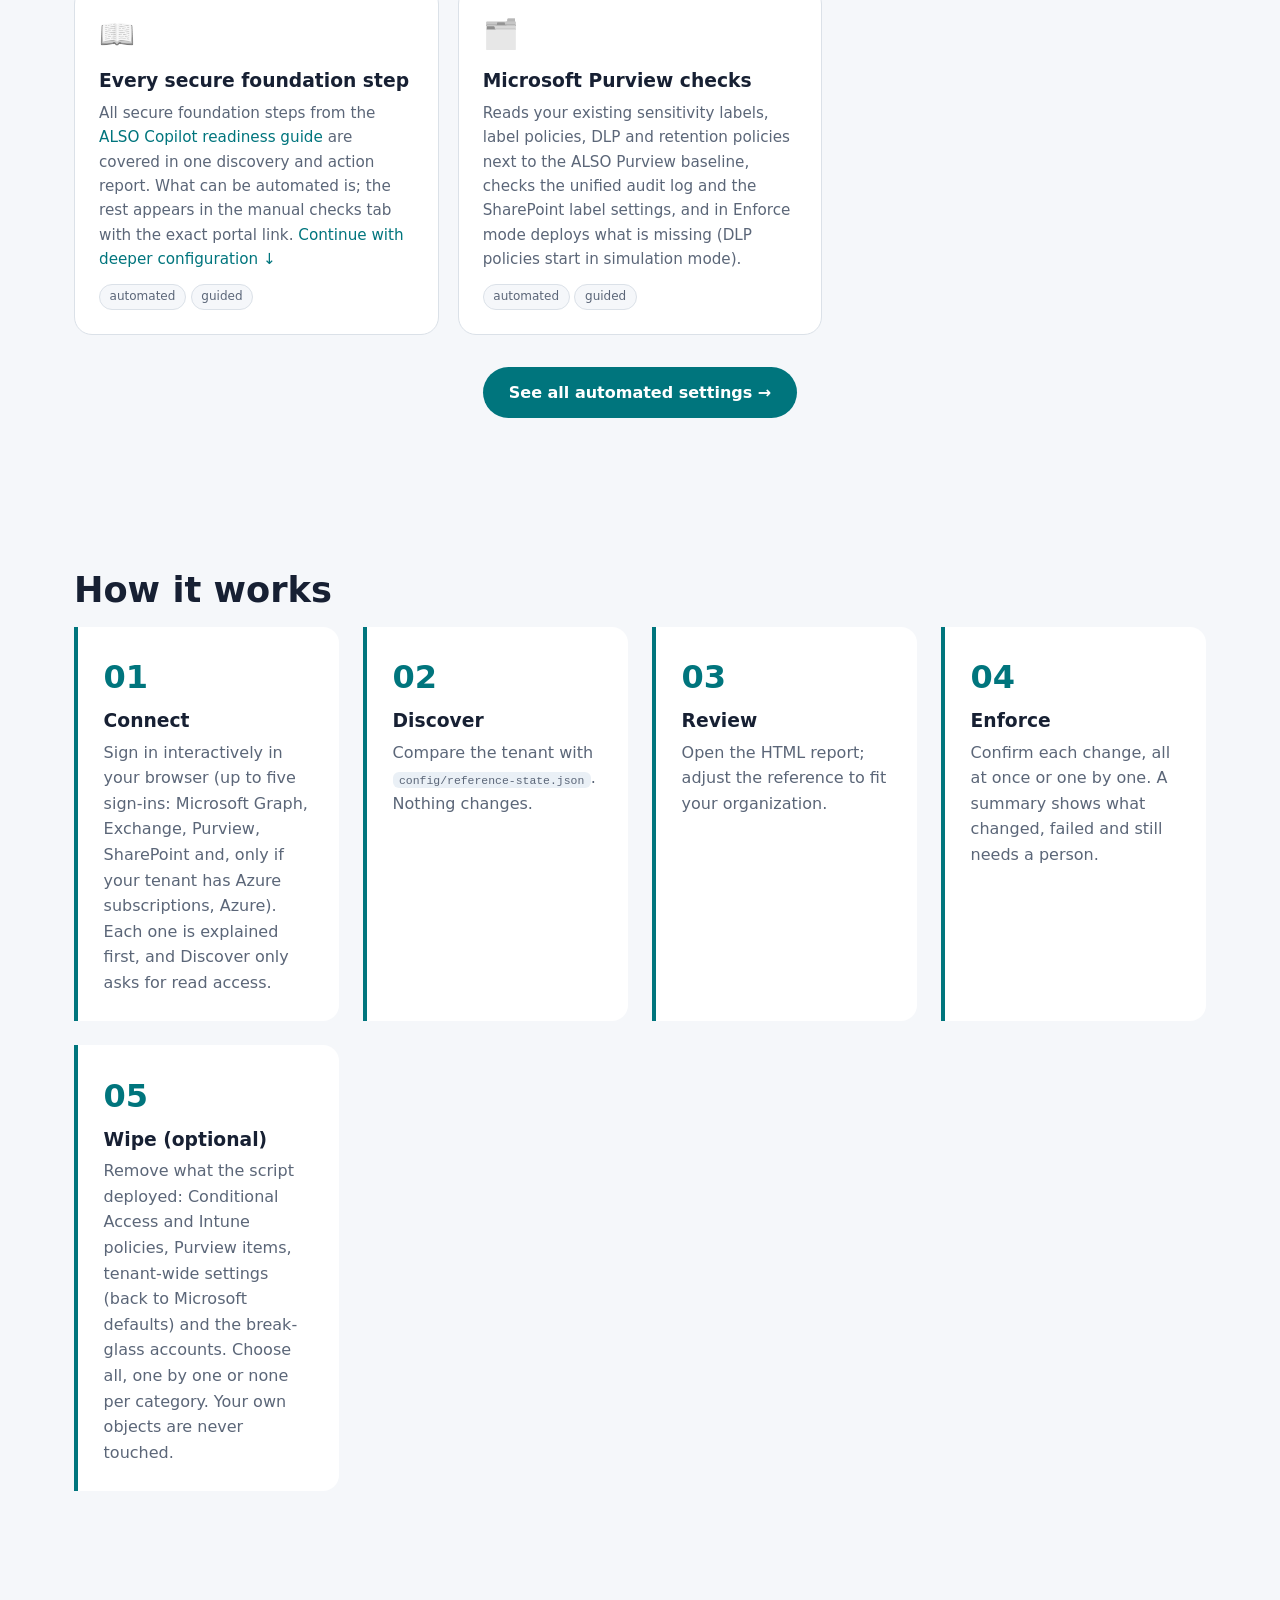
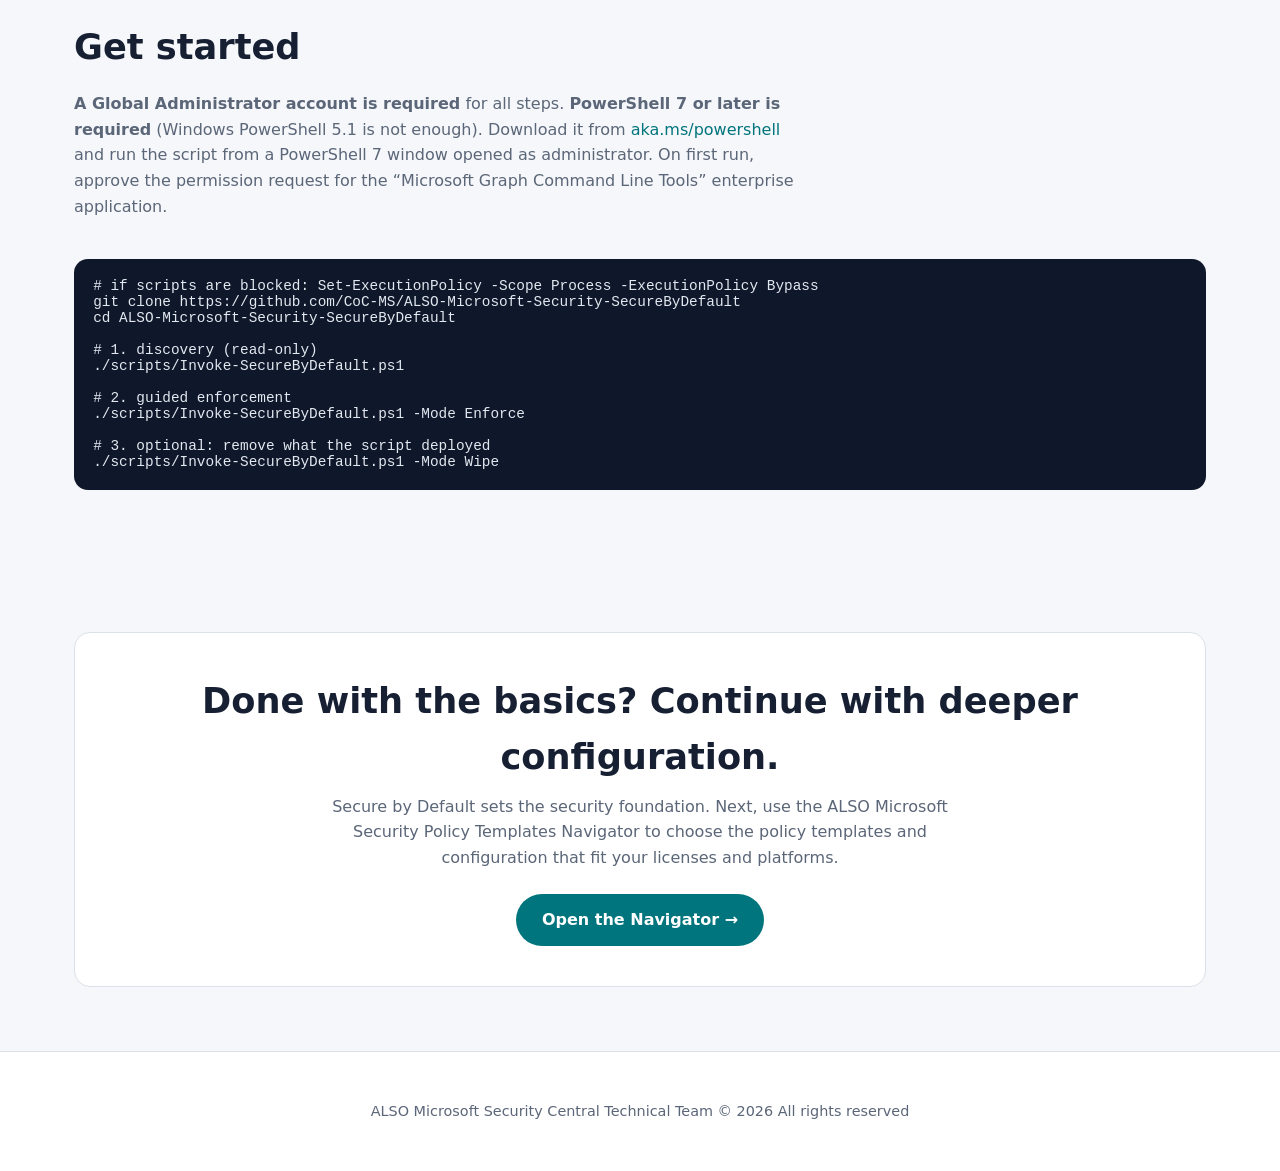
==== commit 7ac0de27: "Site: automated settings button under What it covers Co-authored-by: Copilot App <223556219+Copilot@" ====
--- a/docs/index.html
+++ b/docs/index.html
@@ -88,6 +88,7 @@
     <div class="card reveal"><div class="ic">📖</div><h3>Every secure foundation step</h3><p>All secure foundation steps from the <a href="https://coc-ms.github.io/ALSO-Microsoft-Security-Fundamentals-and-Copilot-Readiness/" target="_blank" rel="noopener">ALSO Copilot readiness guide</a> are covered in one discovery and action report. What can be automated is; the rest appears in the manual checks tab with the exact portal link. <a href="#next">Continue with deeper configuration &darr;</a></p><span class="tag auto">automated</span><span class="tag man">guided</span></div>
     <div class="card reveal"><div class="ic">🗂️</div><h3>Microsoft Purview checks</h3><p>Reads your existing sensitivity labels, label policies, DLP and retention policies next to the ALSO Purview baseline, checks the unified audit log and the SharePoint label settings, and in Enforce mode deploys what is missing (DLP policies start in simulation mode).</p><span class="tag auto">automated</span><span class="tag man">guided</span></div>
   </div>
+  <p style="text-align:center;margin-top:32px"><a class="btn" href="automated-settings.html">See all automated settings &rarr;</a></p>
 </section>
 
 <section id="how">
